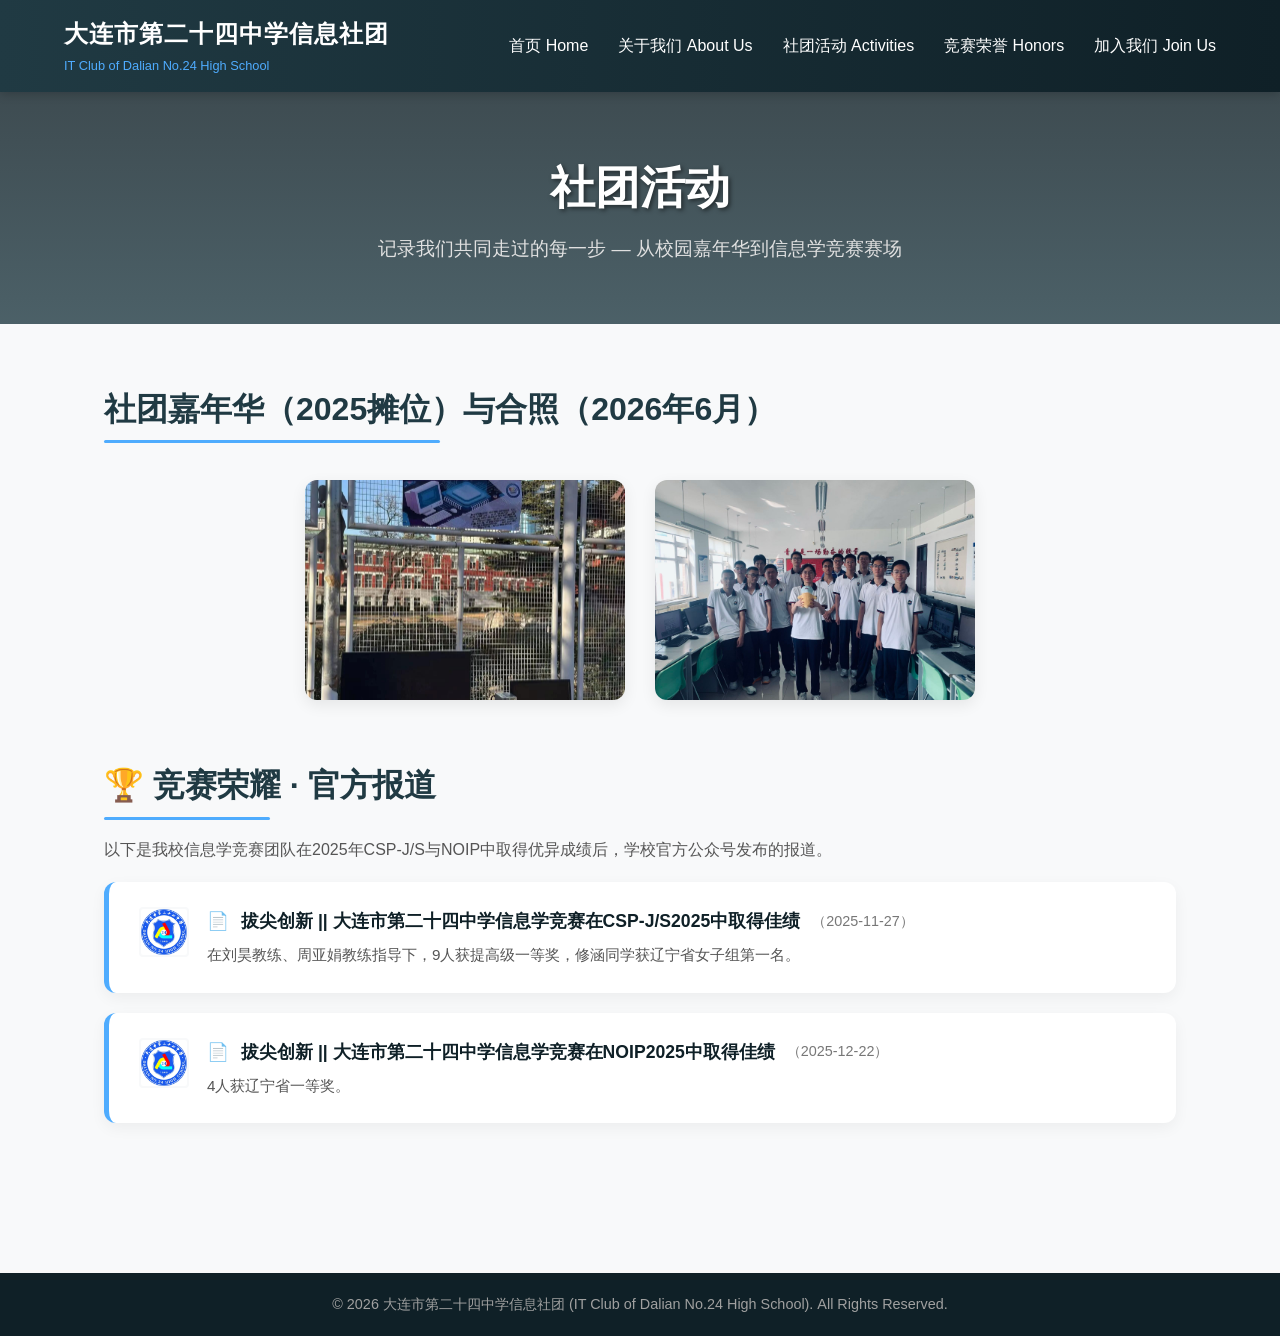
==== act.html @ 26dfca9e "Add files via upload" ====
<!DOCTYPE html>
<html lang="zh-CN">
<head>
    <meta charset="UTF-8">
    <meta name="viewport" content="width=device-width, initial-scale=1.0">
    <title>社团活动 | 大连市第二十四中学信息社团</title>
    <link rel="icon" href="logo.jpg" type="image/png">
    <style>
        * {
            margin: 0;
            padding: 0;
            box-sizing: border-box;
        }

        body {
            font-family: 'PingFang SC', 'Microsoft YaHei', 'Segoe UI', Roboto, sans-serif;
            background-color: #f8f9fa;
            color: #333;
            line-height: 1.6;
        }

        header {
            background-color: #0f2027;
            background: linear-gradient(to right, #203a43, #0f2027);
            color: white;
            padding: 15px 5%;
            display: flex;
            justify-content: space-between;
            align-items: center;
            box-shadow: 0 2px 10px rgba(0, 0, 0, 0.2);
            position: sticky;
            top: 0;
            z-index: 1000;
        }

        .logo-container h1 {
            font-size: 1.5rem;
            letter-spacing: 1px;
        }

        .logo-container p {
            font-size: 0.8rem;
            color: #4facfe;
            margin-top: 3px;
            font-family: 'Segoe UI', Tahoma, Geneva, Verdana, sans-serif;
        }

        nav ul {
            list-style: none;
            display: flex;
        }

        nav ul li {
            margin-left: 30px;
        }

        nav ul li a {
            color: white;
            text-decoration: none;
            font-weight: 500;
            transition: color 0.3s ease;
        }

        nav ul li a:hover {
            color: #4facfe;
        }

        /* 内页横幅 */
        .page-banner {
            background: linear-gradient(rgba(15, 32, 39, 0.8), rgba(32, 58, 67, 0.8)), url('https://images.unsplash.com/photo-1517694712202-14dd9538aa97?ixlib=rb-1.2.1&auto=format&fit=crop&w=1950&q=80') center/cover;
            padding: 60px 5%;
            text-align: center;
            color: white;
        }

        .page-banner h2 {
            font-size: 2.8rem;
            margin-bottom: 10px;
            text-shadow: 2px 2px 4px rgba(0,0,0,0.5);
        }

        .page-banner p {
            font-size: 1.2rem;
            max-width: 700px;
            margin: 0 auto;
            color: #e0e0e0;
        }

        .activity-content {
            max-width: 1200px;
            margin: 0 auto;
            padding: 60px 5%;
        }

        .activity-section {
            margin-bottom: 60px;
        }

        .section-title {
            font-size: 2rem;
            color: #203a43;
            margin-bottom: 25px;
            position: relative;
            display: inline-block;
        }

        .section-title::after {
            content: '';
            width: 50%;
            height: 3px;
            background-color: #4facfe;
            position: absolute;
            bottom: -8px;
            left: 0;
            border-radius: 2px;
        }

        /* 图片展示网格 - 无文字解说 */
        .photo-grid {
            display: flex;
            flex-wrap: wrap;
            gap: 30px;
            justify-content: center;
            margin-top: 20px;
        }

        .photo-card {
            background: white;
            border-radius: 12px;
            box-shadow: 0 5px 15px rgba(0,0,0,0.08);
            overflow: hidden;
            width: 320px;
            transition: transform 0.3s ease, box-shadow 0.3s ease;
        }

        .photo-card:hover {
            transform: translateY(-6px);
            box-shadow: 0 12px 28px rgba(0,0,0,0.12);
        }

        .photo-card img {
            width: 100%;
            height: 220px;
            object-fit: cover;
            display: block;
            background-color: #e9ecef; /* 图片加载时占位背景 */
        }

        /* 公众号链接卡片 - 增加校徽样式 */
        .link-card {
            background: white;
            padding: 25px 30px;
            border-radius: 12px;
            box-shadow: 0 5px 15px rgba(0,0,0,0.05);
            border-left: 5px solid #4facfe;
            margin-bottom: 20px;
            transition: transform 0.2s ease;
            display: flex;
            align-items: flex-start;
            gap: 18px;
        }

        .link-card:hover {
            transform: translateX(5px);
        }

        /* 校徽图片样式 */
        .school-logo {
            width: 50px;
            height: 50px;
            object-fit: contain;
            flex-shrink: 0;
            border-radius: 4px;
            background-color: #f8f9fa; /* 浅色背景让logo更突出 */
            padding: 2px;
        }

        .link-content {
            flex: 1;
            min-width: 0; /* 防止溢出 */
        }

        .link-content a {
            color: #0f2027;
            text-decoration: none;
            font-weight: 600;
            font-size: 1.1rem;
            display: flex;
            align-items: center;
            gap: 12px;
            flex-wrap: wrap;
        }

        .link-content a:hover {
            color: #4facfe;
        }

        .link-content .link-meta {
            font-weight: normal;
            font-size: 0.9rem;
            color: #777;
        }

        .link-content .link-desc {
            margin-top: 8px;
            color: #555;
            font-size: 0.95rem;
            padding-left: 0;
        }

        footer {
            background-color: #0f2027;
            color: #a0a0a0;
            text-align: center;
            padding: 20px 0;
            font-size: 0.9rem;
            margin-top: 30px;
        }

        @media (max-width: 768px) {
            header {
                flex-direction: column;
                text-align: center;
            }
            nav ul {
                margin-top: 15px;
                flex-wrap: wrap;
                justify-content: center;
            }
            nav ul li {
                margin: 5px 10px;
            }
            .page-banner h2 {
                font-size: 2.2rem;
            }
            .photo-card {
                width: 100%;
                max-width: 360px;
            }
            .link-card {
                flex-direction: column;
                align-items: flex-start;
                gap: 10px;
            }
            .school-logo {
                width: 40px;
                height: 40px;
            }
            .link-content a {
                font-size: 1rem;
            }
        }
    </style>
</head>
<body>

    <header>
        <div class="logo-container">
            <h1>大连市第二十四中学信息社团</h1>
            <p>IT Club of Dalian No.24 High School</p>
        </div>
        <nav>
            <ul>
                <li><a href="home.html">首页 Home</a></li>
                <li><a href="info.html">关于我们 About Us</a></li>
                <li><a href="act.html">社团活动 Activities</a></li>
                <li><a href="honors.html">竞赛荣誉 Honors</a></li>
                <li><a href="contact.html">加入我们 Join Us</a></li>
            </ul>
        </nav>
    </header>

    <section class="page-banner">
        <h2>社团活动</h2>
        <p>记录我们共同走过的每一步 — 从校园嘉年华到信息学竞赛赛场</p>
    </section>

    <div class="activity-content">
        <!-- 社团嘉年华活动 - 仅图片，无文字 -->
        <div class="activity-section">
            <h3 class="section-title"> 社团嘉年华（2025摊位）与合照（2026年6月）</h3>
            <div class="photo-grid">
                <div class="photo-card">
                    <img src="2025_bt.jpg" alt="2025年社团嘉年华活动现场">
                </div>
                <div class="photo-card">
                    <img src="hz_2025.jpg" alt="2025年社团嘉年华社团成员合影">
                </div>
            </div>
        </div>

        <!-- 竞赛荣誉与公众号报道 -->
        <div class="activity-section">
            <h3 class="section-title">🏆 竞赛荣耀 · 官方报道</h3>
            <p style="margin-bottom: 20px; color: #555;">以下是我校信息学竞赛团队在2025年CSP-J/S与NOIP中取得优异成绩后，学校官方公众号发布的报道。</p>
            
            <!-- 第一个链接：添加校徽 -->
            <div class="link-card">
                <img src="school_logo.jpg" alt="大连市第二十四中学校徽" class="school-logo">
                <div class="link-content">
                    <a href="https://mp.weixin.qq.com/s/sjxZq4JyexnmgUYMjoEi9g" target="_blank" rel="noopener noreferrer">
                        <span>📄</span> 拔尖创新 || 大连市第二十四中学信息学竞赛在CSP-J/S2025中取得佳绩
                        <span class="link-meta">（2025-11-27）</span>
                    </a>
                    <div class="link-desc">
                        在刘昊教练、周亚娟教练指导下，9人获提高级一等奖，修涵同学获辽宁省女子组第一名。
                    </div>
                </div>
            </div>

            <!-- 第二个链接：添加校徽 -->
            <div class="link-card">
                <img src="school_logo.jpg" alt="大连市第二十四中学校徽" class="school-logo">
                <div class="link-content">
                    <a href="https://mp.weixin.qq.com/s/zHz8kACUuly6jo_6E0j6KQ" target="_blank" rel="noopener noreferrer">
                        <span>📄</span> 拔尖创新 || 大连市第二十四中学信息学竞赛在NOIP2025中取得佳绩
                        <span class="link-meta">（2025-12-22）</span>
                    </a>
                    <div class="link-desc">
                        4人获辽宁省一等奖。
                    </div>
                </div>
            </div>
        </div>
    </div>

    <footer>
        <p>&copy; 2026 大连市第二十四中学信息社团 (IT Club of Dalian No.24 High School). All Rights Reserved.</p>
    </footer>

</body>
</html>
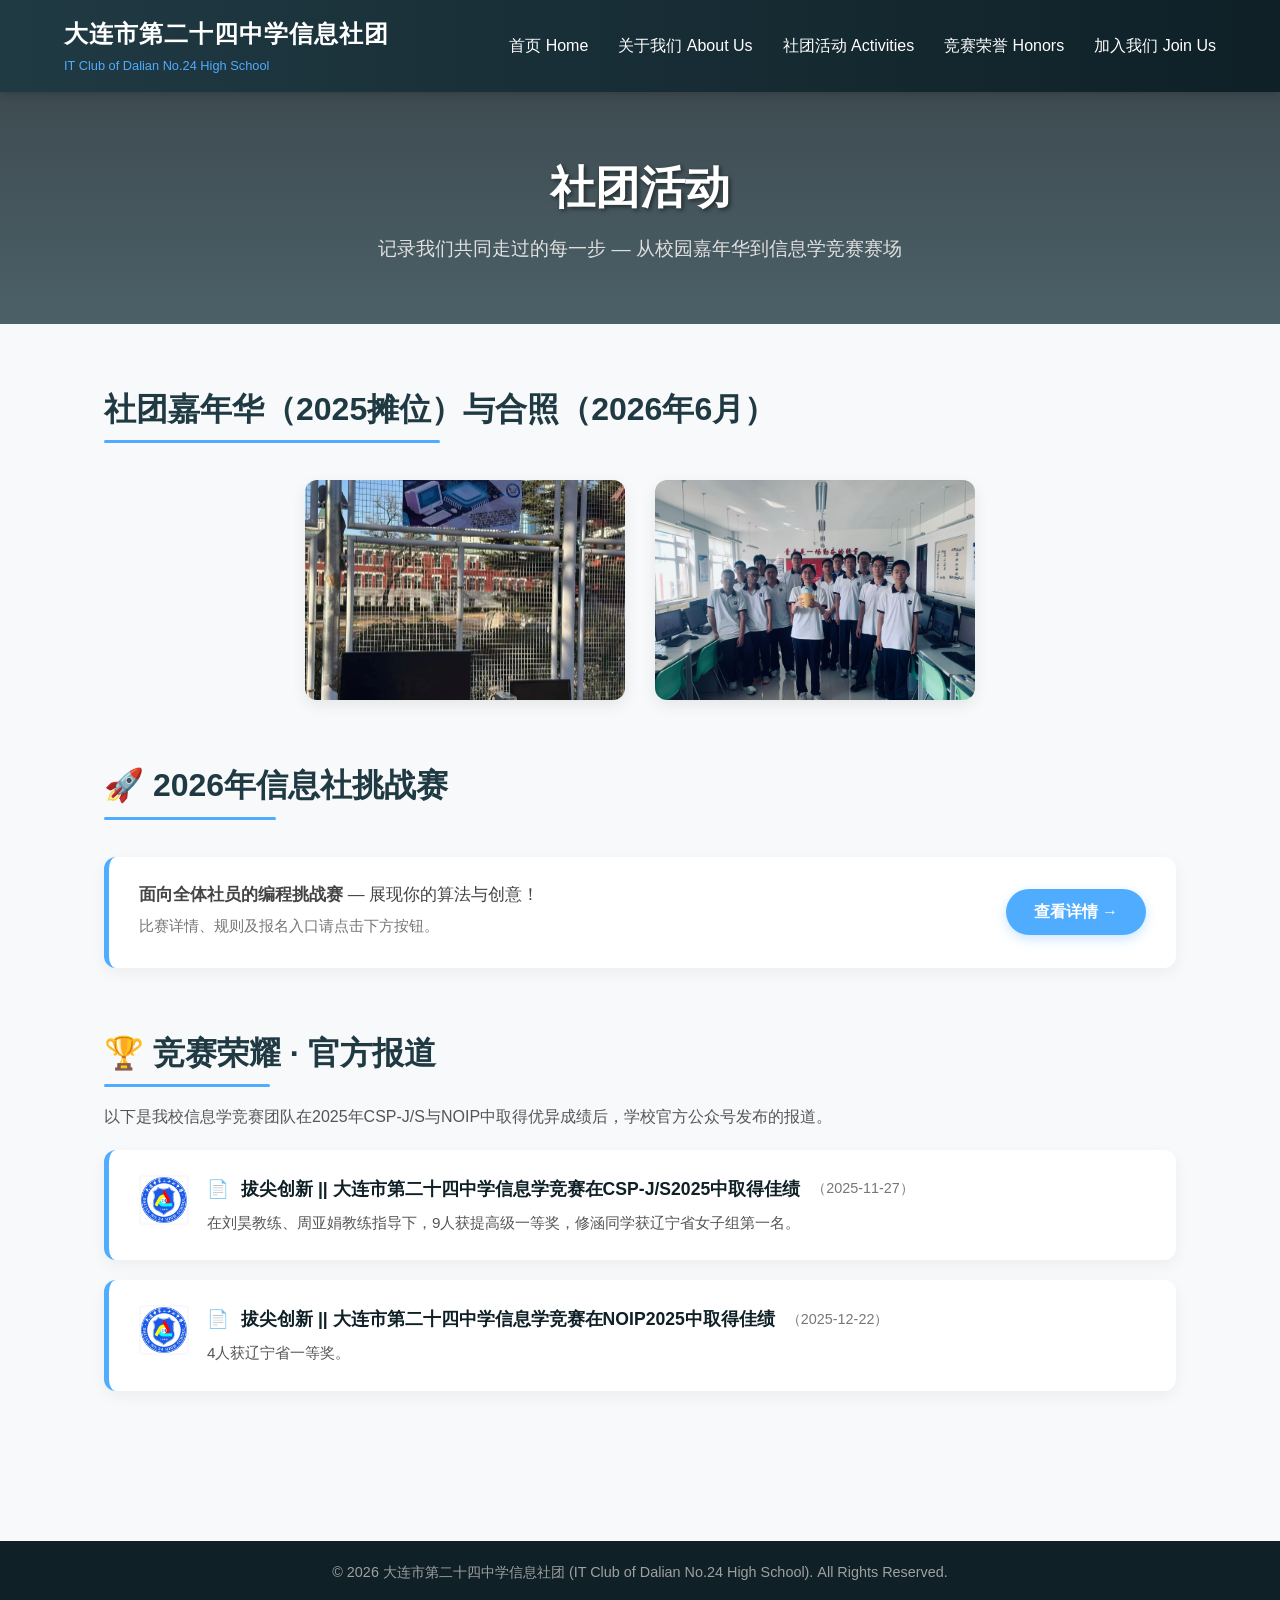
==== commit 1ac12678: "Update act.html" ====
--- a/act.html
+++ b/act.html
@@ -208,6 +208,48 @@
             padding-left: 0;
         }
 
+        /* 新增：挑战赛卡片样式 */
+        .challenge-card {
+            background: white;
+            padding: 25px 30px;
+            border-radius: 12px;
+            box-shadow: 0 5px 15px rgba(0,0,0,0.05);
+            border-left: 5px solid #4facfe;
+            margin-top: 20px;
+            display: flex;
+            flex-wrap: wrap;
+            align-items: center;
+            justify-content: space-between;
+            transition: transform 0.2s ease;
+        }
+        .challenge-card:hover {
+            transform: translateX(5px);
+        }
+        .challenge-card .challenge-info {
+            flex: 1;
+        }
+        .challenge-card .challenge-info p {
+            font-size: 1.05rem;
+            color: #444;
+            margin-bottom: 5px;
+        }
+        .challenge-card .challenge-btn {
+            background: #4facfe;
+            color: white;
+            padding: 10px 28px;
+            border-radius: 25px;
+            text-decoration: none;
+            font-weight: bold;
+            transition: background 0.3s, transform 0.2s;
+            box-shadow: 0 4px 12px rgba(79, 172, 254, 0.3);
+            flex-shrink: 0;
+            margin-left: 20px;
+        }
+        .challenge-card .challenge-btn:hover {
+            background: #00f2fe;
+            transform: translateY(-2px);
+        }
+
         footer {
             background-color: #0f2027;
             color: #a0a0a0;
@@ -249,6 +291,16 @@
             .link-content a {
                 font-size: 1rem;
             }
+            .challenge-card {
+                flex-direction: column;
+                align-items: stretch;
+                text-align: center;
+            }
+            .challenge-card .challenge-btn {
+                margin-left: 0;
+                margin-top: 15px;
+                text-align: center;
+            }
         }
     </style>
 </head>
@@ -261,7 +313,7 @@
         </div>
         <nav>
             <ul>
-                <li><a href="home.html">首页 Home</a></li>
+                <li><a href="index.html">首页 Home</a></li>
                 <li><a href="info.html">关于我们 About Us</a></li>
                 <li><a href="act.html">社团活动 Activities</a></li>
                 <li><a href="honors.html">竞赛荣誉 Honors</a></li>
@@ -286,6 +338,18 @@
                 <div class="photo-card">
                     <img src="hz_2025.jpg" alt="2025年社团嘉年华社团成员合影">
                 </div>
+            </div>
+        </div>
+
+        <!-- 新增：2026年信息社挑战赛 -->
+        <div class="activity-section">
+            <h3 class="section-title">🚀 2026年信息社挑战赛</h3>
+            <div class="challenge-card">
+                <div class="challenge-info">
+                    <p><strong>面向全体社员的编程挑战赛</strong> — 展现你的算法与创意！</p>
+                    <p style="font-size: 0.95rem; color: #777; margin-top: 4px;">比赛详情、规则及报名入口请点击下方按钮。</p>
+                </div>
+                <a href="contest_2026.html" class="challenge-btn">查看详情 →</a>
             </div>
         </div>
 
@@ -329,4 +393,4 @@
     </footer>
 
 </body>
-</html>+</html>
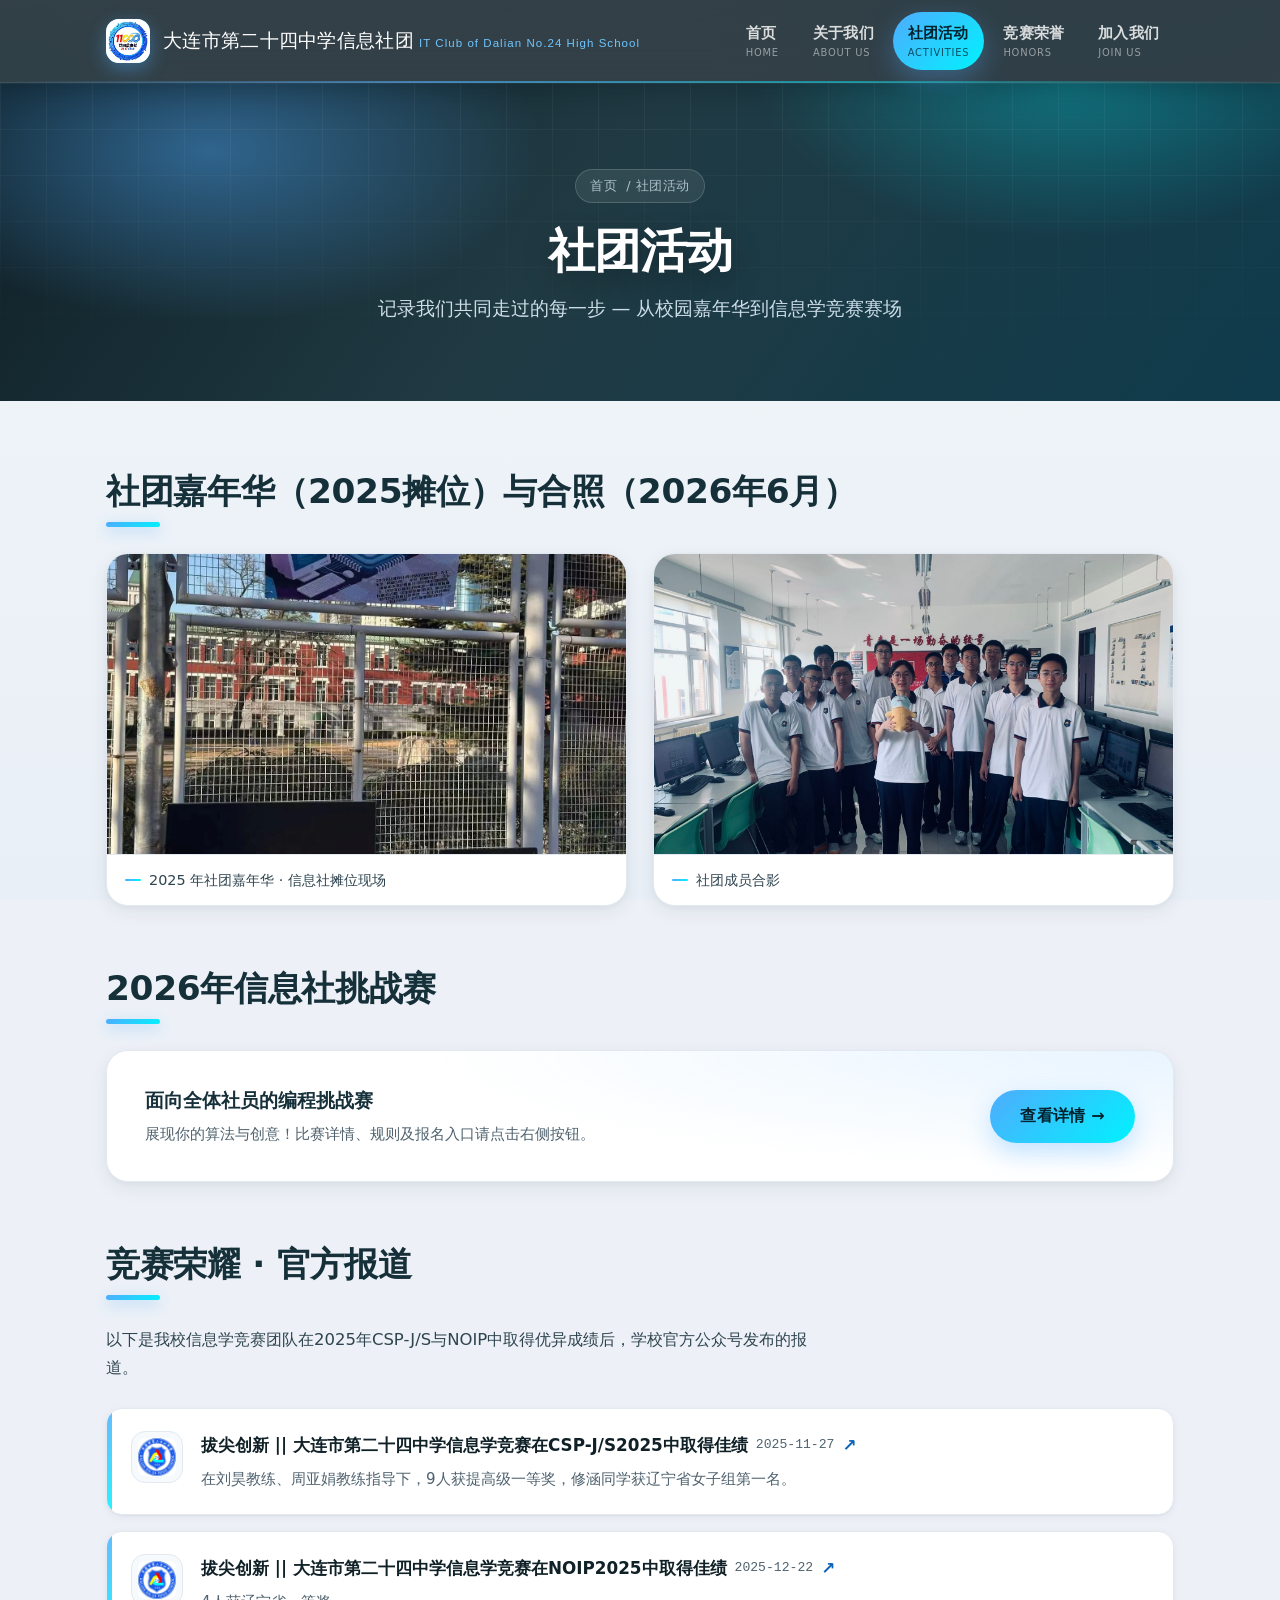
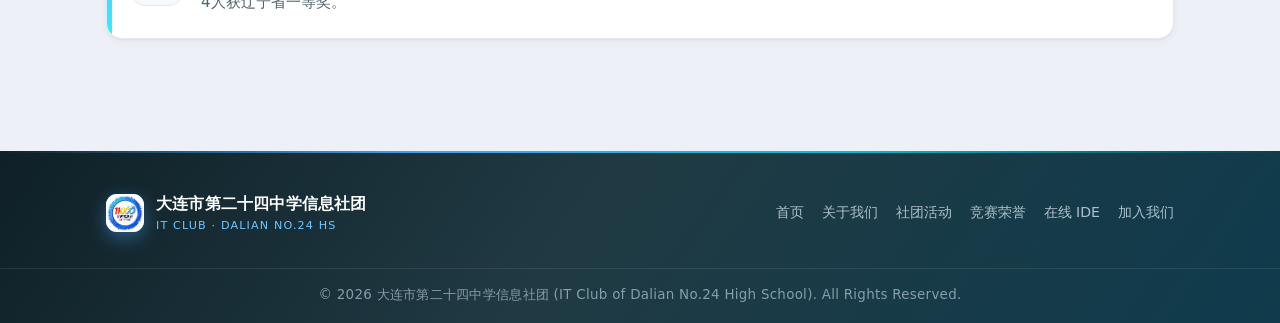
==== commit 6aba9d49: "Update act.html" ====
--- a/act.html
+++ b/act.html
@@ -1,396 +1,147 @@
 <!DOCTYPE html>
 <html lang="zh-CN">
 <head>
-    <meta charset="UTF-8">
-    <meta name="viewport" content="width=device-width, initial-scale=1.0">
-    <title>社团活动 | 大连市第二十四中学信息社团</title>
-    <link rel="icon" href="logo.jpg" type="image/png">
-    <style>
-        * {
-            margin: 0;
-            padding: 0;
-            box-sizing: border-box;
-        }
-
-        body {
-            font-family: 'PingFang SC', 'Microsoft YaHei', 'Segoe UI', Roboto, sans-serif;
-            background-color: #f8f9fa;
-            color: #333;
-            line-height: 1.6;
-        }
-
-        header {
-            background-color: #0f2027;
-            background: linear-gradient(to right, #203a43, #0f2027);
-            color: white;
-            padding: 15px 5%;
-            display: flex;
-            justify-content: space-between;
-            align-items: center;
-            box-shadow: 0 2px 10px rgba(0, 0, 0, 0.2);
-            position: sticky;
-            top: 0;
-            z-index: 1000;
-        }
-
-        .logo-container h1 {
-            font-size: 1.5rem;
-            letter-spacing: 1px;
-        }
-
-        .logo-container p {
-            font-size: 0.8rem;
-            color: #4facfe;
-            margin-top: 3px;
-            font-family: 'Segoe UI', Tahoma, Geneva, Verdana, sans-serif;
-        }
-
-        nav ul {
-            list-style: none;
-            display: flex;
-        }
-
-        nav ul li {
-            margin-left: 30px;
-        }
-
-        nav ul li a {
-            color: white;
-            text-decoration: none;
-            font-weight: 500;
-            transition: color 0.3s ease;
-        }
-
-        nav ul li a:hover {
-            color: #4facfe;
-        }
-
-        /* 内页横幅 */
-        .page-banner {
-            background: linear-gradient(rgba(15, 32, 39, 0.8), rgba(32, 58, 67, 0.8)), url('https://images.unsplash.com/photo-1517694712202-14dd9538aa97?ixlib=rb-1.2.1&auto=format&fit=crop&w=1950&q=80') center/cover;
-            padding: 60px 5%;
-            text-align: center;
-            color: white;
-        }
-
-        .page-banner h2 {
-            font-size: 2.8rem;
-            margin-bottom: 10px;
-            text-shadow: 2px 2px 4px rgba(0,0,0,0.5);
-        }
-
-        .page-banner p {
-            font-size: 1.2rem;
-            max-width: 700px;
-            margin: 0 auto;
-            color: #e0e0e0;
-        }
-
-        .activity-content {
-            max-width: 1200px;
-            margin: 0 auto;
-            padding: 60px 5%;
-        }
-
-        .activity-section {
-            margin-bottom: 60px;
-        }
-
-        .section-title {
-            font-size: 2rem;
-            color: #203a43;
-            margin-bottom: 25px;
-            position: relative;
-            display: inline-block;
-        }
-
-        .section-title::after {
-            content: '';
-            width: 50%;
-            height: 3px;
-            background-color: #4facfe;
-            position: absolute;
-            bottom: -8px;
-            left: 0;
-            border-radius: 2px;
-        }
-
-        /* 图片展示网格 - 无文字解说 */
-        .photo-grid {
-            display: flex;
-            flex-wrap: wrap;
-            gap: 30px;
-            justify-content: center;
-            margin-top: 20px;
-        }
-
-        .photo-card {
-            background: white;
-            border-radius: 12px;
-            box-shadow: 0 5px 15px rgba(0,0,0,0.08);
-            overflow: hidden;
-            width: 320px;
-            transition: transform 0.3s ease, box-shadow 0.3s ease;
-        }
-
-        .photo-card:hover {
-            transform: translateY(-6px);
-            box-shadow: 0 12px 28px rgba(0,0,0,0.12);
-        }
-
-        .photo-card img {
-            width: 100%;
-            height: 220px;
-            object-fit: cover;
-            display: block;
-            background-color: #e9ecef; /* 图片加载时占位背景 */
-        }
-
-        /* 公众号链接卡片 - 增加校徽样式 */
-        .link-card {
-            background: white;
-            padding: 25px 30px;
-            border-radius: 12px;
-            box-shadow: 0 5px 15px rgba(0,0,0,0.05);
-            border-left: 5px solid #4facfe;
-            margin-bottom: 20px;
-            transition: transform 0.2s ease;
-            display: flex;
-            align-items: flex-start;
-            gap: 18px;
-        }
-
-        .link-card:hover {
-            transform: translateX(5px);
-        }
-
-        /* 校徽图片样式 */
-        .school-logo {
-            width: 50px;
-            height: 50px;
-            object-fit: contain;
-            flex-shrink: 0;
-            border-radius: 4px;
-            background-color: #f8f9fa; /* 浅色背景让logo更突出 */
-            padding: 2px;
-        }
-
-        .link-content {
-            flex: 1;
-            min-width: 0; /* 防止溢出 */
-        }
-
-        .link-content a {
-            color: #0f2027;
-            text-decoration: none;
-            font-weight: 600;
-            font-size: 1.1rem;
-            display: flex;
-            align-items: center;
-            gap: 12px;
-            flex-wrap: wrap;
-        }
-
-        .link-content a:hover {
-            color: #4facfe;
-        }
-
-        .link-content .link-meta {
-            font-weight: normal;
-            font-size: 0.9rem;
-            color: #777;
-        }
-
-        .link-content .link-desc {
-            margin-top: 8px;
-            color: #555;
-            font-size: 0.95rem;
-            padding-left: 0;
-        }
-
-        /* 新增：挑战赛卡片样式 */
-        .challenge-card {
-            background: white;
-            padding: 25px 30px;
-            border-radius: 12px;
-            box-shadow: 0 5px 15px rgba(0,0,0,0.05);
-            border-left: 5px solid #4facfe;
-            margin-top: 20px;
-            display: flex;
-            flex-wrap: wrap;
-            align-items: center;
-            justify-content: space-between;
-            transition: transform 0.2s ease;
-        }
-        .challenge-card:hover {
-            transform: translateX(5px);
-        }
-        .challenge-card .challenge-info {
-            flex: 1;
-        }
-        .challenge-card .challenge-info p {
-            font-size: 1.05rem;
-            color: #444;
-            margin-bottom: 5px;
-        }
-        .challenge-card .challenge-btn {
-            background: #4facfe;
-            color: white;
-            padding: 10px 28px;
-            border-radius: 25px;
-            text-decoration: none;
-            font-weight: bold;
-            transition: background 0.3s, transform 0.2s;
-            box-shadow: 0 4px 12px rgba(79, 172, 254, 0.3);
-            flex-shrink: 0;
-            margin-left: 20px;
-        }
-        .challenge-card .challenge-btn:hover {
-            background: #00f2fe;
-            transform: translateY(-2px);
-        }
-
-        footer {
-            background-color: #0f2027;
-            color: #a0a0a0;
-            text-align: center;
-            padding: 20px 0;
-            font-size: 0.9rem;
-            margin-top: 30px;
-        }
-
-        @media (max-width: 768px) {
-            header {
-                flex-direction: column;
-                text-align: center;
-            }
-            nav ul {
-                margin-top: 15px;
-                flex-wrap: wrap;
-                justify-content: center;
-            }
-            nav ul li {
-                margin: 5px 10px;
-            }
-            .page-banner h2 {
-                font-size: 2.2rem;
-            }
-            .photo-card {
-                width: 100%;
-                max-width: 360px;
-            }
-            .link-card {
-                flex-direction: column;
-                align-items: flex-start;
-                gap: 10px;
-            }
-            .school-logo {
-                width: 40px;
-                height: 40px;
-            }
-            .link-content a {
-                font-size: 1rem;
-            }
-            .challenge-card {
-                flex-direction: column;
-                align-items: stretch;
-                text-align: center;
-            }
-            .challenge-card .challenge-btn {
-                margin-left: 0;
-                margin-top: 15px;
-                text-align: center;
-            }
-        }
-    </style>
+ <meta charset="UTF-8" />
+ <meta name="viewport" content="width=device-width, initial-scale=1.0" />
+ <title>社团活动 | 大连市第二十四中学信息社团</title>
+ <meta name="description" content="大连市第二十四中学信息社团活动记录 — 社团嘉年华、信息社挑战赛与竞赛荣耀官方报道。" />
+ <link rel="icon" href="logo.jpg" type="image/png" />
+ <link rel="stylesheet" href="theme.css" />
 </head>
 <body>
 
-    <header>
-        <div class="logo-container">
-            <h1>大连市第二十四中学信息社团</h1>
-            <p>IT Club of Dalian No.24 High School</p>
-        </div>
-        <nav>
-            <ul>
-                <li><a href="index.html">首页 Home</a></li>
-                <li><a href="info.html">关于我们 About Us</a></li>
-                <li><a href="act.html">社团活动 Activities</a></li>
-                <li><a href="honors.html">竞赛荣誉 Honors</a></li>
-                <li><a href="contact.html">加入我们 Join Us</a></li>
-            </ul>
-        </nav>
-    </header>
+ <a class="skip-link" href="#main">跳到主要内容</a>
+ <div class="progress" aria-hidden="true"></div>
 
-    <section class="page-banner">
-        <h2>社团活动</h2>
-        <p>记录我们共同走过的每一步 — 从校园嘉年华到信息学竞赛赛场</p>
-    </section>
+ <!-- ===== 顶部导航 ===== -->
+ <header class="topbar">
+ <div class="topbar-inner">
+ <a class="brand" href="index.html" aria-label="大连市第二十四中学信息社团首页">
+ <span class="brand-mark"><img src="logo.jpg" alt=""></span>
+ <span class="brand-text">
+ <span class="brand-title">大连市第二十四中学信息社团</span>
+ <span class="brand-sub">IT Club of Dalian No.24 High School</span>
+ </span>
+ </a>
 
-    <div class="activity-content">
-        <!-- 社团嘉年华活动 - 仅图片，无文字 -->
-        <div class="activity-section">
-            <h3 class="section-title"> 社团嘉年华（2025摊位）与合照（2026年6月）</h3>
-            <div class="photo-grid">
-                <div class="photo-card">
-                    <img src="2025_bt.jpg" alt="2025年社团嘉年华活动现场">
-                </div>
-                <div class="photo-card">
-                    <img src="hz_2025.jpg" alt="2025年社团嘉年华社团成员合影">
-                </div>
-            </div>
-        </div>
+ <button class="nav-toggle" type="button" aria-expanded="false" aria-controls="siteNav" aria-label="展开导航菜单">
+ <span></span><span></span><span></span>
+ </button>
 
-        <!-- 新增：2026年信息社挑战赛 -->
-        <div class="activity-section">
-            <h3 class="section-title">🚀 2026年信息社挑战赛</h3>
-            <div class="challenge-card">
-                <div class="challenge-info">
-                    <p><strong>面向全体社员的编程挑战赛</strong> — 展现你的算法与创意！</p>
-                    <p style="font-size: 0.95rem; color: #777; margin-top: 4px;">比赛详情、规则及报名入口请点击下方按钮。</p>
-                </div>
-                <a href="contest_2026.html" class="challenge-btn">查看详情 →</a>
-            </div>
-        </div>
+ <nav class="nav" id="siteNav" aria-label="主导航">
+ <ul class="nav-list">
+ <li><a class="nav-link" href="index.html">首页<small>Home</small></a></li>
+ <li><a class="nav-link" href="info.html">关于我们<small>About Us</small></a></li>
+ <li><a class="nav-link" href="act.html">社团活动<small>Activities</small></a></li>
+ <li><a class="nav-link" href="honors.html">竞赛荣誉<small>Honors</small></a></li>
+ <li><a class="nav-link" href="contact.html">加入我们<small>Join Us</small></a></li>
+ </ul>
+ </nav>
+ </div>
+ </header>
 
-        <!-- 竞赛荣誉与公众号报道 -->
-        <div class="activity-section">
-            <h3 class="section-title">🏆 竞赛荣耀 · 官方报道</h3>
-            <p style="margin-bottom: 20px; color: #555;">以下是我校信息学竞赛团队在2025年CSP-J/S与NOIP中取得优异成绩后，学校官方公众号发布的报道。</p>
-            
-            <!-- 第一个链接：添加校徽 -->
-            <div class="link-card">
-                <img src="school_logo.jpg" alt="大连市第二十四中学校徽" class="school-logo">
-                <div class="link-content">
-                    <a href="https://mp.weixin.qq.com/s/sjxZq4JyexnmgUYMjoEi9g" target="_blank" rel="noopener noreferrer">
-                        <span>📄</span> 拔尖创新 || 大连市第二十四中学信息学竞赛在CSP-J/S2025中取得佳绩
-                        <span class="link-meta">（2025-11-27）</span>
-                    </a>
-                    <div class="link-desc">
-                        在刘昊教练、周亚娟教练指导下，9人获提高级一等奖，修涵同学获辽宁省女子组第一名。
-                    </div>
-                </div>
-            </div>
+ <main id="main">
 
-            <!-- 第二个链接：添加校徽 -->
-            <div class="link-card">
-                <img src="school_logo.jpg" alt="大连市第二十四中学校徽" class="school-logo">
-                <div class="link-content">
-                    <a href="https://mp.weixin.qq.com/s/zHz8kACUuly6jo_6E0j6KQ" target="_blank" rel="noopener noreferrer">
-                        <span>📄</span> 拔尖创新 || 大连市第二十四中学信息学竞赛在NOIP2025中取得佳绩
-                        <span class="link-meta">（2025-12-22）</span>
-                    </a>
-                    <div class="link-desc">
-                        4人获辽宁省一等奖。
-                    </div>
-                </div>
-            </div>
-        </div>
-    </div>
+ <!-- ===== 页头横幅 ===== -->
+ <section class="page-hero">
+ <span class="breadcrumb"><a href="index.html">首页</a> / 社团活动</span>
+ <h2>社团活动</h2>
+ <p>记录我们共同走过的每一步 — 从校园嘉年华到信息学竞赛赛场</p>
+ </section>
 
-    <footer>
-        <p>&copy; 2026 大连市第二十四中学信息社团 (IT Club of Dalian No.24 High School). All Rights Reserved.</p>
-    </footer>
+ <div class="content">
+
+ <!-- 社团嘉年华 -->
+ <section class="block">
+ <h3 class="section-title reveal">社团嘉年华（2025摊位）与合照（2026年6月）</h3>
+ <div class="photos">
+ <figure class="photo photo--wide reveal-in" data-reveal-group="photos" data-zoom>
+ <img src="2025_bt.jpg" alt="2025年社团嘉年华活动现场" loading="lazy">
+ <span class="zoom-hint" aria-hidden="true"></span>
+ <figcaption>2025 年社团嘉年华 · 信息社摊位现场</figcaption>
+ </figure>
+ <figure class="photo photo--wide reveal-in" data-reveal-group="photos" data-zoom>
+ <img src="hz_2025.jpg" alt="2025年社团嘉年华社团成员合影" loading="lazy">
+ <span class="zoom-hint" aria-hidden="true"></span>
+ <figcaption>社团成员合影</figcaption>
+ </figure>
+ </div>
+ </section>
+
+ <!-- 2026 挑战赛 -->
+ <section class="block">
+ <h3 class="section-title reveal"> 2026年信息社挑战赛</h3>
+ <div class="cta-card reveal">
+ <div class="cta-info">
+ <strong>面向全体社员的编程挑战赛</strong>
+ <p>展现你的算法与创意！比赛详情、规则及报名入口请点击右侧按钮。</p>
+ </div>
+ <a href="contest_2026.html" class="btn btn-primary">查看详情 →</a>
+ </div>
+ </section>
+
+ <!-- 竞赛荣耀 · 官方报道 -->
+ <section class="block">
+ <h3 class="section-title reveal">竞赛荣耀 · 官方报道</h3>
+ <p class="section-lead reveal">以下是我校信息学竞赛团队在2025年CSP-J/S与NOIP中取得优异成绩后，学校官方公众号发布的报道。</p>
+
+ <div class="stack">
+ <article class="link-card reveal-in" data-reveal-group="reports">
+ <img src="school_logo.jpg" alt="大连市第二十四中学校徽" class="school-logo">
+ <div class="link-body">
+ <a href="https://mp.weixin.qq.com/s/sjxZq4JyexnmgUYMjoEi9g" target="_blank" rel="noopener noreferrer">
+ 拔尖创新 || 大连市第二十四中学信息学竞赛在CSP-J/S2025中取得佳绩
+ <span class="meta">2025-11-27</span>
+ <span class="ext" aria-hidden="true">↗</span>
+ </a>
+ <p class="desc">在刘昊教练、周亚娟教练指导下，9人获提高级一等奖，修涵同学获辽宁省女子组第一名。</p>
+ </div>
+ </article>
+
+ <article class="link-card reveal-in" data-reveal-group="reports">
+ <img src="school_logo.jpg" alt="大连市第二十四中学校徽" class="school-logo">
+ <div class="link-body">
+ <a href="https://mp.weixin.qq.com/s/zHz8kACUuly6jo_6E0j6KQ" target="_blank" rel="noopener noreferrer">
+ 拔尖创新 || 大连市第二十四中学信息学竞赛在NOIP2025中取得佳绩
+ <span class="meta">2025-12-22</span>
+ <span class="ext" aria-hidden="true">↗</span>
+ </a>
+ <p class="desc">4人获辽宁省一等奖。</p>
+ </div>
+ </article>
+ </div>
+ </section>
+
+ </div>
+
+ </main>
+
+ <!-- ===== 页脚 ===== -->
+ <footer>
+ <div class="footer-inner">
+ <div class="footer-brand">
+ <span class="brand-mark"><img src="logo.jpg" alt=""></span>
+ <span>
+ <strong>大连市第二十四中学信息社团</strong>
+ <small>IT CLUB · DALIAN NO.24 HS</small>
+ </span>
+ </div>
+ <nav class="footer-nav" aria-label="页脚导航">
+ <a href="index.html">首页</a>
+ <a href="info.html">关于我们</a>
+ <a href="act.html">社团活动</a>
+ <a href="honors.html">竞赛荣誉</a>
+ <a href="ide.html">在线 IDE</a>
+ <a href="contact.html">加入我们</a>
+ </nav>
+ </div>
+ <div class="footer-bottom">
+ &copy; 2026 大连市第二十四中学信息社团 (IT Club of Dalian No.24 High School). All Rights Reserved.
+ </div>
+ </footer>
+
+ <button class="to-top" id="toTop" type="button" aria-label="回到顶部">↑</button>
+ <script src="theme.js"></script>
 
 </body>
 </html>
--- a/theme.css
+++ b/theme.css
@@ -0,0 +1,2462 @@
+/* =========================================================
+   大连市第二十四中学信息社团 · 全站主题样式 v2
+   设计基调：深海蓝 + 极光的品牌渐变、玻璃拟态导航、
+            柔和分层阴影、克制的微动效
+   ========================================================= */
+
+/* ---------- 1. 设计变量 ---------- */
+:root {
+    --bg: #edf1f7;
+    --bg-soft: #f6f9fc;
+    --surface: #ffffff;
+    --surface-2: #f7fafc;
+    --ink: #0b1b24;
+    --ink-2: #2f444f;
+    --muted: #4f626e;
+    --line: #e2e9f1;
+
+    --brand-900: #07131a;
+    --brand-800: #0f2027;
+    --brand-700: #16303a;
+    --brand-600: #203a43;
+
+    --accent: #4facfe;
+    --accent-2: #00f2fe;
+    --accent-deep: #0a63b5;
+    --amber: #f39c12;
+    --amber-2: #ffc256;
+
+    --grad-accent: linear-gradient(135deg, #4facfe 0%, #00f2fe 100%);
+    --grad-amber: linear-gradient(135deg, #f39c12 0%, #ffc256 100%);
+    --grad-brand: linear-gradient(125deg, #0f2027 0%, #203a43 45%, #0f3b4c 100%);
+
+    --r-sm: 10px;
+    --r-md: 16px;
+    --r-lg: 22px;
+    --r-xl: 30px;
+    --pill: 999px;
+
+    --sh-1: 0 1px 2px rgba(11, 27, 36, .05), 0 2px 8px rgba(11, 27, 36, .05);
+    --sh-2: 0 6px 18px rgba(11, 27, 36, .07), 0 2px 6px rgba(11, 27, 36, .04);
+    --sh-3: 0 18px 40px rgba(11, 27, 36, .12), 0 4px 12px rgba(11, 27, 36, .06);
+    --sh-accent: 0 10px 26px rgba(79, 172, 254, .32);
+    --sh-amber: 0 10px 26px rgba(243, 156, 18, .30);
+
+    --pad: clamp(16px, 5vw, 56px);
+    --maxw: 1180px;
+    --ease: cubic-bezier(.22, .61, .36, 1);
+    --t-fast: .18s var(--ease);
+    --t: .28s var(--ease);
+    --t-slow: .55s var(--ease);
+
+    --font: 'PingFang SC', 'HarmonyOS Sans SC', 'Microsoft YaHei', 'Segoe UI', Roboto, system-ui, sans-serif;
+    --font-mono: 'JetBrains Mono', 'Fira Code', 'Cascadia Code', Consolas, 'Courier New', monospace;
+}
+
+/* ---------- 2. 基础重置 ---------- */
+*,
+*::before,
+*::after {
+    margin: 0;
+    padding: 0;
+    box-sizing: border-box;
+}
+
+html {
+    -webkit-text-size-adjust: 100%;
+    scroll-behavior: smooth;
+}
+
+body {
+    font-family: var(--font);
+    background: var(--bg);
+    color: var(--ink);
+    line-height: 1.68;
+    min-height: 100vh;
+    display: flex;
+    flex-direction: column;
+    overflow-x: hidden;
+    -webkit-font-smoothing: antialiased;
+    text-rendering: optimizeLegibility;
+}
+
+main {
+    flex: 1 0 auto;
+}
+
+/* 页面底层光晕 */
+body::before {
+    content: '';
+    position: fixed;
+    inset: 0;
+    z-index: -1;
+    pointer-events: none;
+    background:
+        radial-gradient(58% 42% at 88% -6%, rgba(79, 172, 254, .16), transparent 62%),
+        radial-gradient(46% 38% at -8% 18%, rgba(0, 242, 254, .12), transparent 60%),
+        linear-gradient(180deg, #f2f6fa 0%, #e9eff6 100%);
+}
+
+h1, h2, h3, h4 {
+    line-height: 1.28;
+    color: var(--ink);
+    font-weight: 700;
+    letter-spacing: -.01em;
+}
+
+/* 深色底（导航 / 横幅 / 页脚）上的标题必须显式反白，
+   否则会被上面的全局标题色染成近黑，与背景糊在一起 */
+.topbar h1,
+.topbar h2,
+.topbar h3,
+.topbar h4,
+.hero h1,
+.hero h2,
+.hero h3,
+.hero h4,
+.page-hero h1,
+.page-hero h2,
+.page-hero h3,
+.page-hero h4,
+footer h1,
+footer h2,
+footer h3,
+footer h4,
+thead th {
+    color: #fff;
+}
+
+a {
+    color: inherit;
+    text-decoration: none;
+}
+
+img {
+    display: block;
+    max-width: 100%;
+}
+
+ul {
+    list-style: none;
+}
+
+::selection {
+    background: rgba(79, 172, 254, .28);
+    color: var(--brand-900);
+}
+
+:focus-visible {
+    outline: 2.5px solid var(--accent-deep);
+    outline-offset: 3px;
+    border-radius: 6px;
+}
+
+/* 细滚动条 */
+* {
+    scrollbar-width: thin;
+    scrollbar-color: rgba(79, 172, 254, .6) transparent;
+}
+
+::-webkit-scrollbar {
+    width: 10px;
+    height: 10px;
+}
+
+::-webkit-scrollbar-track {
+    background: transparent;
+}
+
+::-webkit-scrollbar-thumb {
+    background: linear-gradient(180deg, #7dbdf7, #4facfe);
+    border: 2px solid transparent;
+    background-clip: padding-box;
+    border-radius: var(--pill);
+}
+
+::-webkit-scrollbar-thumb:hover {
+    background: linear-gradient(180deg, #4facfe, #00d5e8);
+    background-clip: padding-box;
+}
+
+.skip-link {
+    position: absolute;
+    left: 12px;
+    top: -60px;
+    z-index: 2000;
+    background: var(--brand-800);
+    color: #fff;
+    padding: 10px 18px;
+    border-radius: 0 0 12px 12px;
+    font-size: .9rem;
+    transition: top var(--t);
+}
+
+.skip-link:focus {
+    top: 0;
+}
+
+/* 仅供读屏设备 */
+.sr-only {
+    position: absolute;
+    width: 1px;
+    height: 1px;
+    padding: 0;
+    margin: -1px;
+    overflow: hidden;
+    clip: rect(0, 0, 0, 0);
+    clip-path: inset(50%);
+    white-space: nowrap;
+    border: 0;
+}
+
+/* ---------- 3. 版式骨架 ---------- */
+.wrap {
+    width: 100%;
+    max-width: var(--maxw);
+    margin-inline: auto;
+    padding-inline: var(--pad);
+}
+
+.section {
+    padding-block: clamp(44px, 7vw, 82px);
+}
+
+.section--tight {
+    padding-block: clamp(26px, 4vw, 44px);
+}
+
+.eyebrow {
+    display: inline-flex;
+    align-items: center;
+    gap: 8px;
+    font-size: .8rem;
+    font-weight: 700;
+    letter-spacing: .12em;
+    text-transform: uppercase;
+    color: var(--accent-deep);
+    background: rgba(79, 172, 254, .1);
+    border: 1px solid rgba(79, 172, 254, .22);
+    padding: 6px 14px;
+    border-radius: var(--pill);
+    margin-bottom: 16px;
+}
+
+.section-title {
+    font-size: clamp(1.5rem, 3.1vw, 2.15rem);
+    color: var(--brand-700);
+    display: inline-block;
+    position: relative;
+    padding-bottom: 14px;
+    margin-bottom: 26px;
+}
+
+.section-title::after {
+    content: '';
+    position: absolute;
+    left: 0;
+    bottom: 0;
+    width: 54px;
+    height: 5px;
+    border-radius: var(--pill);
+    background: var(--grad-accent);
+    box-shadow: 0 4px 14px rgba(79, 172, 254, .45);
+}
+
+.section-title--center {
+    display: block;
+    text-align: center;
+}
+
+.section-title--center::after {
+    left: 50%;
+    transform: translateX(-50%);
+    width: 72px;
+}
+
+.section-lead {
+    color: var(--ink-2);
+    max-width: 720px;
+    margin-bottom: 26px;
+    font-size: 1.03rem;
+}
+
+/* ---------- 4. 顶部导航 ---------- */
+.topbar {
+    position: sticky;
+    top: 0;
+    z-index: 1000;
+    background: rgba(9, 24, 31, .82);
+    backdrop-filter: blur(18px) saturate(160%);
+    -webkit-backdrop-filter: blur(18px) saturate(160%);
+    border-bottom: 1px solid rgba(255, 255, 255, .08);
+    box-shadow: 0 6px 24px rgba(7, 19, 26, .28);
+}
+
+.topbar::after {
+    content: '';
+    position: absolute;
+    inset-inline: 0;
+    bottom: -1px;
+    height: 2px;
+    background: linear-gradient(90deg, transparent, rgba(79, 172, 254, .85), rgba(0, 242, 254, .65), transparent);
+    opacity: .7;
+}
+
+.topbar-inner {
+    width: 100%;
+    max-width: var(--maxw);
+    margin-inline: auto;
+    padding: 12px var(--pad);
+    display: flex;
+    align-items: center;
+    justify-content: space-between;
+    gap: 18px;
+}
+
+.brand {
+    display: flex;
+    align-items: center;
+    gap: 13px;
+    min-width: 0;
+}
+
+.brand-mark {
+    width: 44px;
+    height: 44px;
+    flex-shrink: 0;
+    border-radius: 13px;
+    overflow: hidden;
+    background: var(--grad-accent);
+    display: grid;
+    place-items: center;
+    box-shadow: 0 6px 18px rgba(79, 172, 254, .4), inset 0 0 0 1px rgba(255, 255, 255, .35);
+    transition: transform var(--t), box-shadow var(--t);
+}
+
+.brand:hover .brand-mark {
+    transform: rotate(-5deg) scale(1.06);
+    box-shadow: 0 10px 26px rgba(0, 242, 254, .48), inset 0 0 0 1px rgba(255, 255, 255, .5);
+}
+
+.brand-mark img {
+    width: 100%;
+    height: 100%;
+    object-fit: cover;
+}
+
+.brand-text {
+    min-width: 0;
+}
+
+.brand-text h1,
+.brand-text .brand-title {
+    font-size: clamp(1rem, 1.9vw, 1.2rem);
+    color: #fff;
+    letter-spacing: .3px;
+    white-space: nowrap;
+    overflow: hidden;
+    text-overflow: ellipsis;
+}
+
+.brand-text p,
+.brand-text .brand-sub {
+    font-size: .72rem;
+    letter-spacing: .09em;
+    color: #6ec6ff;
+    font-family: 'Segoe UI', Tahoma, Geneva, Verdana, sans-serif;
+    white-space: nowrap;
+    overflow: hidden;
+    text-overflow: ellipsis;
+}
+
+/* 汉堡按钮（仅窄屏） */
+.nav-toggle {
+    display: none;
+    width: 44px;
+    height: 40px;
+    border: 1px solid rgba(255, 255, 255, .18);
+    background: rgba(255, 255, 255, .06);
+    border-radius: 12px;
+    cursor: pointer;
+    padding: 0;
+    position: relative;
+    flex-shrink: 0;
+    transition: background var(--t-fast), border-color var(--t-fast);
+}
+
+.nav-toggle:hover {
+    background: rgba(79, 172, 254, .18);
+    border-color: rgba(79, 172, 254, .5);
+}
+
+.nav-toggle span {
+    position: absolute;
+    left: 11px;
+    right: 11px;
+    height: 2px;
+    border-radius: 2px;
+    background: #eaf4ff;
+    transition: transform var(--t), opacity var(--t-fast), width var(--t);
+}
+
+.nav-toggle span:nth-child(1) { top: 13px; }
+.nav-toggle span:nth-child(2) { top: 19px; width: 14px; }
+.nav-toggle span:nth-child(3) { top: 25px; }
+
+.nav-toggle[aria-expanded="true"] span:nth-child(1) { transform: translateY(6px) rotate(45deg); }
+.nav-toggle[aria-expanded="true"] span:nth-child(2) { opacity: 0; }
+.nav-toggle[aria-expanded="true"] span:nth-child(3) { transform: translateY(-6px) rotate(-45deg); }
+
+.nav-list {
+    display: flex;
+    align-items: center;
+    gap: 4px;
+}
+
+.nav-list li {
+    position: relative;
+}
+
+.nav-link {
+    display: block;
+    padding: 9px 15px;
+    border-radius: var(--pill);
+    color: rgba(255, 255, 255, .82);
+    font-size: .95rem;
+    font-weight: 600;
+    letter-spacing: .2px;
+    position: relative;
+    transition: color var(--t-fast), background var(--t-fast), transform var(--t-fast);
+}
+
+.nav-link:hover {
+    color: #fff;
+    background: rgba(79, 172, 254, .16);
+}
+
+.nav-link small {
+    display: block;
+    font-size: .62rem;
+    font-weight: 500;
+    letter-spacing: .08em;
+    opacity: .6;
+    text-transform: uppercase;
+    margin-top: -2px;
+}
+
+.nav-link.is-active {
+    color: #04222e;
+    background: var(--grad-accent);
+    box-shadow: var(--sh-accent);
+}
+
+.nav-link.is-active small {
+    opacity: .75;
+}
+
+/* ---------- 5. 按钮 ---------- */
+.btn {
+    position: relative;
+    overflow: hidden;
+    display: inline-flex;
+    align-items: center;
+    justify-content: center;
+    gap: 9px;
+    padding: 13px 30px;
+    border: 0;
+    border-radius: var(--pill);
+    font-family: inherit;
+    font-size: 1rem;
+    font-weight: 700;
+    letter-spacing: .3px;
+    color: #fff;
+    cursor: pointer;
+    isolation: isolate;
+    transition: transform var(--t), box-shadow var(--t), filter var(--t);
+}
+
+.btn::after {
+    content: '';
+    position: absolute;
+    inset: 0;
+    z-index: 1;
+    background: linear-gradient(110deg, transparent 20%, rgba(255, 255, 255, .42) 45%, transparent 70%);
+    transform: translateX(-115%);
+    transition: transform .7s var(--ease);
+}
+
+.btn:hover {
+    transform: translateY(-3px);
+}
+
+.btn:hover::after {
+    transform: translateX(115%);
+}
+
+.btn:active {
+    transform: translateY(-1px) scale(.985);
+}
+
+.btn-primary {
+    background: var(--grad-accent);
+    box-shadow: var(--sh-accent);
+    color: #03222e;
+}
+
+.btn-primary:hover {
+    box-shadow: 0 16px 34px rgba(0, 242, 254, .42);
+}
+
+.btn-amber {
+    background: var(--grad-amber);
+    box-shadow: var(--sh-amber);
+    color: #3a2200;
+}
+
+.btn-amber:hover {
+    box-shadow: 0 16px 34px rgba(243, 156, 18, .4);
+}
+
+.btn-ghost {
+    background: rgba(255, 255, 255, .1);
+    border: 1px solid rgba(255, 255, 255, .32);
+    color: #fff;
+    backdrop-filter: blur(6px);
+}
+
+.btn-ghost:hover {
+    background: rgba(255, 255, 255, .2);
+}
+
+.btn-outline {
+    background: var(--surface);
+    color: var(--accent-deep);
+    border: 1.5px solid rgba(79, 172, 254, .5);
+    box-shadow: var(--sh-1);
+}
+
+.btn-outline:hover {
+    background: rgba(79, 172, 254, .08);
+    border-color: var(--accent);
+}
+
+.btn-row {
+    display: flex;
+    flex-wrap: wrap;
+    gap: 14px;
+    justify-content: center;
+}
+
+/* ---------- 6. 首页 Hero ---------- */
+.hero {
+    position: relative;
+    overflow: hidden;
+    background: var(--grad-brand);
+    color: #fff;
+    padding: clamp(64px, 11vw, 138px) var(--pad) clamp(56px, 9vw, 116px);
+    text-align: center;
+    isolation: isolate;
+}
+
+/* 极光光斑 */
+.hero::before {
+    content: '';
+    position: absolute;
+    inset: -30% -12%;
+    z-index: -2;
+    background:
+        radial-gradient(38% 46% at 18% 26%, rgba(79, 172, 254, .48), transparent 66%),
+        radial-gradient(34% 42% at 82% 18%, rgba(0, 242, 254, .34), transparent 66%),
+        radial-gradient(40% 50% at 62% 96%, rgba(26, 127, 224, .4), transparent 68%);
+    filter: blur(6px);
+    animation: drift 22s ease-in-out infinite alternate;
+}
+
+@keyframes drift {
+    from { transform: translate3d(-2%, -1%, 0) scale(1); }
+    to { transform: translate3d(3%, 2%, 0) scale(1.08); }
+}
+
+/* 网格 + 光带 */
+.hero::after {
+    content: '';
+    position: absolute;
+    inset: 0;
+    z-index: -1;
+    background-image:
+        linear-gradient(rgba(255, 255, 255, .055) 1px, transparent 1px),
+        linear-gradient(90deg, rgba(255, 255, 255, .055) 1px, transparent 1px);
+    background-size: 58px 58px;
+    mask-image: radial-gradient(78% 76% at 50% 42%, #000 32%, transparent 100%);
+    -webkit-mask-image: radial-gradient(78% 76% at 50% 42%, #000 32%, transparent 100%);
+}
+
+.hero .eyebrow {
+    color: #b9e6ff;
+    background: rgba(255, 255, 255, .09);
+    border-color: rgba(255, 255, 255, .22);
+    backdrop-filter: blur(8px);
+}
+
+.hero h2 {
+    font-size: clamp(2rem, 6.1vw, 4.05rem);
+    font-weight: 800;
+    letter-spacing: -.025em;
+    margin-bottom: 20px;
+    text-shadow: 0 12px 40px rgba(0, 0, 0, .35);
+}
+
+.hero h2 .grad {
+    background: linear-gradient(96deg, #8fd8ff 0%, #ffffff 42%, #58e9f8 100%);
+    -webkit-background-clip: text;
+    background-clip: text;
+    -webkit-text-fill-color: transparent;
+    color: transparent;
+}
+
+.hero p {
+    font-size: clamp(1rem, 2.2vw, 1.28rem);
+    color: rgba(226, 240, 250, .92);
+    max-width: 640px;
+    margin: 0 auto 34px;
+}
+
+.hero-fade {
+    opacity: 0;
+    transform: translateY(26px);
+    animation: riseIn .95s var(--ease) forwards;
+}
+
+.hero-fade:nth-child(2) { animation-delay: .06s; }
+.hero-fade:nth-child(3) { animation-delay: .16s; }
+.hero-fade:nth-child(4) { animation-delay: .26s; }
+.hero-fade:nth-child(5) { animation-delay: .36s; }
+
+@keyframes riseIn {
+    to { opacity: 1; transform: none; }
+}
+
+/* 底部弧形收边 */
+.hero-curve {
+    display: block;
+    width: 100%;
+    height: clamp(38px, 6vw, 74px);
+    margin-bottom: -1px;
+}
+
+.hero-curve path {
+    fill: var(--bg);
+}
+
+/* ---------- 7. 通用卡片 ---------- */
+.grid {
+    display: grid;
+    gap: clamp(18px, 2.4vw, 28px);
+}
+
+.grid--3 {
+    grid-template-columns: repeat(auto-fit, minmax(258px, 1fr));
+}
+
+.grid--4 {
+    grid-template-columns: repeat(auto-fit, minmax(180px, 1fr));
+}
+
+.card {
+    position: relative;
+    background: var(--surface);
+    border: 1px solid var(--line);
+    border-radius: var(--r-lg);
+    padding: clamp(24px, 3vw, 34px) clamp(20px, 2.4vw, 28px);
+    box-shadow: var(--sh-2);
+    overflow: hidden;
+    transition: transform var(--t), box-shadow var(--t), border-color var(--t);
+}
+
+/* 顶部渐变描边 */
+.card::before {
+    content: '';
+    position: absolute;
+    inset-inline: 0;
+    top: 0;
+    height: 3px;
+    background: var(--grad-accent);
+    transform: scaleX(0);
+    transform-origin: left;
+    transition: transform var(--t-slow);
+}
+
+.card::after {
+    content: '';
+    position: absolute;
+    width: 210px;
+    height: 210px;
+    right: -110px;
+    top: -110px;
+    border-radius: 50%;
+    background: radial-gradient(circle, rgba(79, 172, 254, .16), transparent 68%);
+    opacity: 0;
+    transition: opacity var(--t);
+    pointer-events: none;
+}
+
+.card:hover {
+    transform: translateY(-9px);
+    border-color: rgba(79, 172, 254, .42);
+    box-shadow: var(--sh-3);
+}
+
+.card:hover::before {
+    transform: scaleX(1);
+}
+
+.card:hover::after {
+    opacity: 1;
+}
+
+.card-icon {
+    width: 62px;
+    height: 62px;
+    display: grid;
+    place-items: center;
+    font-size: 1.55rem;
+    font-weight: 800;
+    letter-spacing: .01em;
+    color: var(--accent-deep);
+    line-height: 1;
+    border-radius: 18px;
+    margin-bottom: 18px;
+    background: linear-gradient(150deg, rgba(79, 172, 254, .2), rgba(0, 242, 254, .1));
+    border: 1px solid rgba(79, 172, 254, .26);
+    box-shadow: inset 0 1px 0 rgba(255, 255, 255, .8);
+    transition: transform var(--t), box-shadow var(--t);
+}
+
+.card:hover .card-icon {
+    transform: translateY(-3px) scale(1.05) rotate(-4deg);
+    box-shadow: 0 10px 22px rgba(79, 172, 254, .28), inset 0 1px 0 rgba(255, 255, 255, .9);
+}
+
+.card h3 {
+    font-size: 1.18rem;
+    color: var(--brand-700);
+    margin-bottom: 11px;
+}
+
+.card p {
+    color: var(--muted);
+    font-size: .95rem;
+}
+
+/* ---------- 8. 预备队说明块 ---------- */
+.callout {
+    position: relative;
+    background: var(--surface);
+    border: 1px solid var(--line);
+    border-left: 5px solid transparent;
+    border-image: linear-gradient(180deg, #4facfe, #00f2fe) 1;
+    border-radius: var(--r-md);
+    padding: clamp(20px, 3vw, 30px) clamp(22px, 3.4vw, 34px);
+    box-shadow: var(--sh-2);
+    max-width: 860px;
+    margin-inline: auto;
+    color: var(--ink-2);
+    font-size: 1.03rem;
+    line-height: 1.9;
+}
+
+.callout strong {
+    color: var(--brand-800);
+}
+
+.callout .hl {
+    color: var(--accent-deep);
+    font-weight: 800;
+    background: linear-gradient(transparent 62%, rgba(0, 242, 254, .34) 0);
+    padding: 0 2px;
+}
+
+.callout .note {
+    display: inline-block;
+    margin-top: 12px;
+    font-size: .93rem;
+    color: var(--muted);
+}
+
+.pill-note {
+    display: inline-flex;
+    align-items: center;
+    gap: 10px;
+    margin-top: 22px;
+    padding: 9px 22px;
+    border-radius: var(--pill);
+    background: var(--grad-brand);
+    color: #eaf6ff;
+    font-size: .92rem;
+    font-weight: 600;
+    letter-spacing: .3px;
+    box-shadow: 0 8px 22px rgba(15, 32, 39, .28), inset 0 0 0 1px rgba(255, 255, 255, .1);
+}
+
+.pill-note span {
+    font-size: .8rem;
+    font-weight: 800;
+    color: #6ec6ff;
+    text-transform: uppercase;
+    letter-spacing: .1em;
+}
+
+/* ---------- 9. 友链 ---------- */
+.friend-links {
+    display: flex;
+    flex-wrap: wrap;
+    gap: 14px;
+    justify-content: center;
+}
+
+.friend-links a {
+    display: inline-flex;
+    align-items: center;
+    gap: 10px;
+    padding: 11px 26px;
+    border-radius: var(--pill);
+    font-size: 1rem;
+    font-weight: 600;
+    color: var(--brand-700);
+    background: var(--surface);
+    border: 1.5px solid rgba(79, 172, 254, .4);
+    box-shadow: var(--sh-1);
+    transition: all var(--t);
+}
+
+.friend-links a .dot {
+    width: 8px;
+    height: 8px;
+    border-radius: 50%;
+    background: var(--grad-accent);
+    box-shadow: 0 0 0 3px rgba(79, 172, 254, .2);
+}
+
+.friend-links a:hover {
+    color: #03222e;
+    background: var(--grad-accent);
+    transform: translateY(-3px);
+    box-shadow: var(--sh-accent);
+}
+
+.friend-links a:hover .dot {
+    background: #03222e;
+    box-shadow: 0 0 0 3px rgba(3, 34, 46, .18);
+}
+
+/* ---------- 10. 内页横幅 ---------- */
+.page-hero {
+    position: relative;
+    overflow: hidden;
+    isolation: isolate;
+    background: var(--grad-brand);
+    color: #fff;
+    text-align: center;
+    padding: clamp(46px, 8vw, 86px) var(--pad) clamp(42px, 7vw, 76px);
+}
+
+.page-hero::before {
+    content: '';
+    position: absolute;
+    inset: -40% -10%;
+    z-index: -2;
+    background:
+        radial-gradient(32% 44% at 22% 34%, rgba(79, 172, 254, .45), transparent 68%),
+        radial-gradient(30% 40% at 78% 22%, rgba(0, 242, 254, .3), transparent 68%);
+    animation: drift 26s ease-in-out infinite alternate;
+}
+
+.page-hero::after {
+    content: '';
+    position: absolute;
+    inset: 0;
+    z-index: -1;
+    background-image:
+        linear-gradient(rgba(255, 255, 255, .05) 1px, transparent 1px),
+        linear-gradient(90deg, rgba(255, 255, 255, .05) 1px, transparent 1px);
+    background-size: 46px 46px;
+    mask-image: linear-gradient(180deg, #000, transparent 92%);
+    -webkit-mask-image: linear-gradient(180deg, #000, transparent 92%);
+}
+
+.page-hero h2 {
+    font-size: clamp(1.75rem, 4.6vw, 2.95rem);
+    font-weight: 800;
+    letter-spacing: -.02em;
+    margin-bottom: 12px;
+    text-shadow: 0 10px 30px rgba(0, 0, 0, .32);
+}
+
+.page-hero p {
+    font-size: clamp(.98rem, 1.9vw, 1.18rem);
+    color: rgba(224, 240, 250, .9);
+    max-width: 700px;
+    margin-inline: auto;
+}
+
+.breadcrumb {
+    display: inline-flex;
+    align-items: center;
+    gap: 9px;
+    font-size: .8rem;
+    letter-spacing: .04em;
+    color: rgba(224, 240, 250, .72);
+    margin-bottom: 18px;
+    padding: 5px 14px;
+    border-radius: var(--pill);
+    background: rgba(255, 255, 255, .08);
+    border: 1px solid rgba(255, 255, 255, .16);
+    backdrop-filter: blur(6px);
+}
+
+.breadcrumb a:hover {
+    color: #fff;
+    text-decoration: underline;
+}
+
+/* ---------- 11. 内容容器 ---------- */
+.content {
+    width: 100%;
+    max-width: var(--maxw);
+    margin-inline: auto;
+    padding: clamp(38px, 6vw, 68px) var(--pad) clamp(30px, 5vw, 56px);
+}
+
+.block + .block {
+    margin-top: clamp(38px, 6vw, 60px);
+}
+
+/* ---------- 12. 关于我们：两栏 ---------- */
+.split {
+    display: grid;
+    grid-template-columns: minmax(0, 1.75fr) minmax(240px, 1fr);
+    gap: clamp(24px, 3.4vw, 44px);
+    align-items: start;
+}
+
+.prose p {
+    margin-bottom: 17px;
+    font-size: 1.05rem;
+    color: var(--ink-2);
+}
+
+.prose strong {
+    color: var(--brand-800);
+}
+
+.prose .fine {
+    font-size: .92rem;
+    color: var(--muted);
+    padding-left: 16px;
+    border-left: 3px solid rgba(79, 172, 254, .45);
+}
+
+/* 速览卡 */
+.facts {
+    position: sticky;
+    top: 96px;
+    background: var(--surface);
+    border: 1px solid var(--line);
+    border-radius: var(--r-lg);
+    padding: 26px 24px;
+    box-shadow: var(--sh-2);
+    overflow: hidden;
+}
+
+.facts::before {
+    content: '';
+    position: absolute;
+    left: 0;
+    top: 0;
+    bottom: 0;
+    width: 5px;
+    background: var(--grad-accent);
+}
+
+.facts h3 {
+    font-size: 1.15rem;
+    color: var(--brand-700);
+    margin-bottom: 16px;
+}
+
+.facts li {
+    display: flex;
+    align-items: flex-start;
+    gap: 11px;
+    padding: 11px 0;
+    border-bottom: 1px dashed var(--line);
+    font-size: .94rem;
+    color: var(--ink-2);
+}
+
+.facts li:last-child {
+    border-bottom: 0;
+    padding-bottom: 0;
+}
+
+.facts li .i {
+    width: 9px;
+    height: 9px;
+    border-radius: 50%;
+    background: var(--grad-accent);
+    box-shadow: 0 0 0 3px rgba(79, 172, 254, .18);
+    flex-shrink: 0;
+    margin-top: 7px;
+}
+
+/* 价值观 */
+.values {
+    display: grid;
+    grid-template-columns: repeat(auto-fit, minmax(158px, 1fr));
+    gap: clamp(14px, 2vw, 22px);
+}
+
+.value {
+    background: var(--surface);
+    border: 1px solid var(--line);
+    border-radius: var(--r-md);
+    padding: 24px 16px 20px;
+    text-align: center;
+    box-shadow: var(--sh-1);
+    transition: transform var(--t), border-color var(--t), box-shadow var(--t);
+}
+
+.value:hover {
+    transform: translateY(-6px);
+    border-color: rgba(79, 172, 254, .45);
+    box-shadow: var(--sh-3);
+}
+
+.value .icon {
+    width: 11px;
+    height: 11px;
+    display: block;
+    margin: 0 auto 14px;
+    border-radius: 50%;
+    background: var(--grad-accent);
+    box-shadow: 0 0 0 4px rgba(79, 172, 254, .16);
+    transition: transform var(--t);
+}
+
+.value:hover .icon {
+    transform: scale(1.25);
+}
+
+.value h4 {
+    font-size: 1.03rem;
+    color: var(--brand-700);
+}
+
+/* 里程碑 */
+.milestones {
+    display: grid;
+    grid-template-columns: repeat(auto-fit, minmax(212px, 1fr));
+    gap: clamp(14px, 2vw, 22px);
+}
+
+.milestone {
+    position: relative;
+    background: var(--surface);
+    border: 1px solid var(--line);
+    border-radius: var(--r-md);
+    padding: 22px 22px 22px 26px;
+    box-shadow: var(--sh-1);
+    overflow: hidden;
+    transition: transform var(--t), box-shadow var(--t);
+}
+
+.milestone::before {
+    content: '';
+    position: absolute;
+    left: 0;
+    top: 0;
+    bottom: 0;
+    width: 4px;
+    background: var(--grad-accent);
+    transform: scaleY(.34);
+    transform-origin: top;
+    transition: transform var(--t-slow);
+}
+
+.milestone:hover {
+    transform: translateY(-5px);
+    box-shadow: var(--sh-3);
+}
+
+.milestone:hover::before {
+    transform: scaleY(1);
+}
+
+.milestone .date {
+    display: inline-block;
+    font-family: var(--font-mono);
+    font-weight: 800;
+    font-size: .96rem;
+    letter-spacing: .04em;
+    color: var(--accent-deep);
+    margin-bottom: 7px;
+}
+
+.milestone p {
+    font-size: .93rem;
+    color: var(--ink-2);
+}
+
+/* ---------- 13. 图片卡 ---------- */
+.photos {
+    display: grid;
+    grid-template-columns: repeat(auto-fit, minmax(272px, 1fr));
+    gap: clamp(16px, 2.2vw, 26px);
+}
+
+.photo {
+    position: relative;
+    background: var(--surface);
+    border: 1px solid var(--line);
+    border-radius: var(--r-lg);
+    overflow: hidden;
+    box-shadow: var(--sh-2);
+    transition: transform var(--t), box-shadow var(--t);
+}
+
+.photo:hover {
+    transform: translateY(-8px);
+    box-shadow: var(--sh-3);
+}
+
+.photo img {
+    width: 100%;
+    height: 228px;
+    object-fit: cover;
+    background: #e9eef3;
+    transition: transform .8s var(--ease);
+}
+
+.photo:hover img {
+    transform: scale(1.055);
+}
+
+.photo figcaption {
+    padding: 13px 18px;
+    font-size: .9rem;
+    color: var(--ink-2);
+    display: flex;
+    align-items: center;
+    gap: 8px;
+    border-top: 1px solid var(--line);
+}
+
+.photo figcaption::before {
+    content: '';
+    width: 16px;
+    height: 2px;
+    border-radius: 2px;
+    background: var(--grad-accent);
+    flex-shrink: 0;
+}
+
+.photo .zoom-hint {
+    position: absolute;
+    right: 14px;
+    top: 14px;
+    width: 34px;
+    height: 34px;
+    display: grid;
+    place-items: center;
+    border-radius: 50%;
+    font-size: .9rem;
+    color: #fff;
+    background: rgba(9, 24, 31, .5);
+    backdrop-filter: blur(6px);
+    opacity: 0;
+    transform: scale(.8);
+    transition: all var(--t);
+}
+
+.photo:hover .zoom-hint {
+    opacity: 1;
+    transform: scale(1);
+}
+
+.photo--wide img {
+    height: 300px;
+}
+
+/* ---------- 14. 链接卡（公众号报道）---------- */
+.link-card {
+    display: flex;
+    align-items: flex-start;
+    gap: 18px;
+    background: var(--surface);
+    border: 1px solid var(--line);
+    border-radius: var(--r-md);
+    padding: 22px 24px;
+    box-shadow: var(--sh-1);
+    position: relative;
+    overflow: hidden;
+    transition: transform var(--t), box-shadow var(--t), border-color var(--t);
+}
+
+.link-card::before {
+    content: '';
+    position: absolute;
+    left: 0;
+    top: 0;
+    bottom: 0;
+    width: 5px;
+    background: var(--grad-accent);
+    opacity: .85;
+}
+
+.link-card:hover {
+    transform: translateX(6px);
+    border-color: rgba(79, 172, 254, .4);
+    box-shadow: var(--sh-3);
+}
+
+.link-card .school-logo {
+    width: 52px;
+    height: 52px;
+    flex-shrink: 0;
+    object-fit: contain;
+    border-radius: 14px;
+    padding: 6px;
+    background: var(--surface-2);
+    border: 1px solid var(--line);
+    transition: transform var(--t);
+}
+
+.link-card:hover .school-logo {
+    transform: scale(1.07);
+}
+
+.link-body {
+    flex: 1;
+    min-width: 0;
+}
+
+.link-body a {
+    display: flex;
+    flex-wrap: wrap;
+    align-items: center;
+    gap: 8px;
+    font-size: 1.05rem;
+    font-weight: 700;
+    color: var(--brand-800);
+    transition: color var(--t-fast);
+}
+
+.link-body a:hover {
+    color: var(--accent-deep);
+}
+
+.link-body a .meta {
+    font-size: .82rem;
+    font-weight: 500;
+    color: var(--muted);
+    font-family: var(--font-mono);
+}
+
+.link-body a .ext {
+    color: var(--accent-deep);
+    transition: transform var(--t);
+    display: inline-block;
+}
+
+.link-body a:hover .ext {
+    transform: translate(3px, -3px);
+}
+
+.link-body .desc {
+    margin-top: 8px;
+    font-size: .94rem;
+    color: var(--muted);
+}
+
+.stack > * + * {
+    margin-top: 16px;
+}
+
+/* ---------- 15. 行动号召卡 ---------- */
+.cta-card {
+    display: flex;
+    flex-wrap: wrap;
+    align-items: center;
+    justify-content: space-between;
+    gap: 22px;
+    padding: clamp(24px, 3.2vw, 34px) clamp(24px, 3.4vw, 38px);
+    border-radius: var(--r-lg);
+    border: 1px solid var(--line);
+    background:
+        radial-gradient(120% 160% at 100% 0%, rgba(79, 172, 254, .13), transparent 58%),
+        var(--surface);
+    box-shadow: var(--sh-2);
+    position: relative;
+    overflow: hidden;
+    transition: transform var(--t), box-shadow var(--t);
+}
+
+.cta-card:hover {
+    transform: translateY(-5px);
+    box-shadow: var(--sh-3);
+}
+
+.cta-card .cta-info {
+    flex: 1 1 320px;
+    min-width: 0;
+}
+
+.cta-card .cta-info strong {
+    display: block;
+    font-size: 1.16rem;
+    color: var(--brand-700);
+    margin-bottom: 6px;
+}
+
+.cta-card .cta-info p {
+    font-size: .93rem;
+    color: var(--muted);
+}
+
+/* ---------- 16. 荣誉表格 ---------- */
+.table-wrap {
+    background: var(--surface);
+    border: 1px solid var(--line);
+    border-radius: var(--r-lg);
+    box-shadow: var(--sh-2);
+    overflow: hidden;
+}
+
+.table-scroll {
+    overflow-x: auto;
+}
+
+table {
+    width: 100%;
+    border-collapse: collapse;
+    font-size: .99rem;
+    min-width: 540px;
+}
+
+thead th {
+    background: var(--grad-brand);
+    color: #fff;
+    text-align: left;
+    font-weight: 700;
+    letter-spacing: .04em;
+    font-size: .9rem;
+    padding: 16px 22px;
+    white-space: nowrap;
+}
+
+thead th:first-child {
+    padding-left: 26px;
+}
+
+tbody tr {
+    border-top: 1px solid var(--line);
+    transition: background var(--t-fast);
+}
+
+tbody tr:nth-child(even) {
+    background: var(--surface-2);
+}
+
+tbody tr:hover {
+    background: rgba(79, 172, 254, .09);
+}
+
+tbody tr.is-top {
+    background: linear-gradient(90deg, rgba(243, 156, 18, .1), rgba(79, 172, 254, .07));
+}
+
+tbody td {
+    padding: 16px 22px;
+    color: var(--ink-2);
+    vertical-align: middle;
+}
+
+tbody td:first-child {
+    padding-left: 26px;
+    font-family: var(--font-mono);
+    font-weight: 800;
+    color: var(--brand-800);
+    white-space: nowrap;
+}
+
+tbody td:last-child {
+    padding-right: 26px;
+}
+
+.honor-icon {
+    display: inline-block;
+    width: 9px;
+    height: 9px;
+    border-radius: 50%;
+    background: var(--grad-accent);
+    margin-right: 10px;
+    vertical-align: 2px;
+}
+
+.badge {
+    display: inline-block;
+    font-size: .74rem;
+    font-weight: 800;
+    letter-spacing: .05em;
+    padding: 5px 13px;
+    border-radius: var(--pill);
+    white-space: nowrap;
+    border: 1px solid transparent;
+}
+
+.badge-regular {
+    color: #0a4b78;
+    background: rgba(79, 172, 254, .16);
+    border-color: rgba(79, 172, 254, .34);
+}
+
+.badge-gold {
+    color: #7a5100;
+    background: rgba(243, 156, 18, .18);
+    border-color: rgba(243, 156, 18, .4);
+}
+
+.badge-silver {
+    color: #47586a;
+    background: rgba(120, 144, 163, .17);
+    border-color: rgba(120, 144, 163, .36);
+}
+
+.badge-bronze {
+    color: #2a1400;
+    background: linear-gradient(135deg, #cd7f32, #e8a765);
+    border-color: rgba(205, 127, 50, .55);
+    box-shadow: 0 5px 14px rgba(205, 127, 50, .3);
+}
+
+/* ---------- 17. 联系方式卡 ---------- */
+.contact-grid {
+    display: grid;
+    grid-template-columns: repeat(auto-fit, minmax(238px, 1fr));
+    gap: clamp(18px, 2.6vw, 32px);
+}
+
+.contact-card {
+    background: var(--surface);
+    border: 1px solid var(--line);
+    border-radius: var(--r-lg);
+    padding: 28px 22px 24px;
+    text-align: center;
+    box-shadow: var(--sh-2);
+    position: relative;
+    overflow: hidden;
+    transition: transform var(--t), box-shadow var(--t), border-color var(--t);
+}
+
+.contact-card::before {
+    content: '';
+    position: absolute;
+    inset-inline: 0;
+    top: 0;
+    height: 84px;
+    background: linear-gradient(180deg, rgba(79, 172, 254, .14), transparent);
+    pointer-events: none;
+}
+
+.contact-card:hover {
+    transform: translateY(-9px);
+    border-color: rgba(79, 172, 254, .42);
+    box-shadow: var(--sh-3);
+}
+
+.contact-card .avatar {
+    width: 70px;
+    height: 70px;
+    display: grid;
+    place-items: center;
+    margin: 0 auto 14px;
+    font-size: 2.1rem;
+    line-height: 1;
+    border-radius: 50%;
+    background: var(--grad-accent);
+    color: #03222e;
+    box-shadow: 0 10px 24px rgba(79, 172, 254, .38), inset 0 0 0 4px rgba(255, 255, 255, .82);
+    position: relative;
+    transition: transform var(--t);
+}
+
+.contact-card:hover .avatar {
+    transform: translateY(-3px) scale(1.05);
+}
+
+.contact-card h3 {
+    font-size: 1.16rem;
+    color: var(--brand-700);
+}
+
+.contact-card .role {
+    font-size: .88rem;
+    font-weight: 700;
+    color: var(--accent-deep);
+    margin: 3px 0 16px;
+    letter-spacing: .02em;
+}
+
+.qr-frame {
+    position: relative;
+    display: inline-block;
+    padding: 12px;
+    border-radius: var(--r-md);
+    background: var(--surface-2);
+    border: 1px solid var(--line);
+    box-shadow: inset 0 1px 3px rgba(11, 27, 36, .05);
+    transition: transform var(--t);
+}
+
+/* 四角取景框 */
+.qr-frame::before,
+.qr-frame::after {
+    content: '';
+    position: absolute;
+    width: 18px;
+    height: 18px;
+    border: 2.5px solid var(--accent);
+    border-radius: 3px;
+    opacity: 0;
+    transition: opacity var(--t), transform var(--t);
+}
+
+.qr-frame::before {
+    left: 4px;
+    top: 4px;
+    border-right: 0;
+    border-bottom: 0;
+}
+
+.qr-frame::after {
+    right: 4px;
+    bottom: 4px;
+    border-left: 0;
+    border-top: 0;
+}
+
+.contact-card:hover .qr-frame::before,
+.contact-card:hover .qr-frame::after {
+    opacity: 1;
+}
+
+.qr-frame img {
+    width: 158px;
+    height: 158px;
+    object-fit: cover;
+    border-radius: 10px;
+    background: #fff;
+    cursor: zoom-in;
+    transition: transform var(--t);
+}
+
+.contact-card:hover .qr-frame img {
+    transform: scale(1.02);
+}
+
+.qr-label {
+    font-size: .82rem;
+    color: var(--muted);
+    margin-top: 11px;
+    letter-spacing: .02em;
+}
+
+.contact-card .desc {
+    font-size: .9rem;
+    color: var(--ink-2);
+    margin-top: 9px;
+    padding-top: 9px;
+    border-top: 1px dashed var(--line);
+    font-weight: 600;
+}
+
+/* ---------- 18. 通知框 ---------- */
+.notice {
+    background:
+        radial-gradient(120% 180% at 100% 0%, rgba(0, 242, 254, .12), transparent 60%),
+        var(--surface);
+    border: 1px solid rgba(79, 172, 254, .3);
+    border-radius: var(--r-md);
+    padding: 22px 26px;
+    margin-top: 26px;
+    box-shadow: var(--sh-1);
+    color: var(--ink-2);
+    font-size: .99rem;
+    line-height: 1.85;
+}
+
+.notice strong {
+    color: var(--brand-800);
+}
+
+.figure-img {
+    margin-top: 26px;
+    border-radius: var(--r-lg);
+    overflow: hidden;
+    border: 1px solid var(--line);
+    box-shadow: var(--sh-2);
+}
+
+/* ---------- 19. 页脚 ---------- */
+footer {
+    flex-shrink: 0;
+    margin-top: clamp(30px, 5vw, 56px);
+    background: var(--grad-brand);
+    color: rgba(205, 222, 232, .82);
+    position: relative;
+    overflow: hidden;
+}
+
+footer::before {
+    content: '';
+    position: absolute;
+    inset-inline: 0;
+    top: 0;
+    height: 2px;
+    background: linear-gradient(90deg, transparent, rgba(79, 172, 254, .9), rgba(0, 242, 254, .7), transparent);
+}
+
+.footer-inner {
+    width: 100%;
+    max-width: var(--maxw);
+    margin-inline: auto;
+    padding: clamp(26px, 4vw, 40px) var(--pad) clamp(22px, 3.4vw, 32px);
+    display: flex;
+    flex-wrap: wrap;
+    align-items: center;
+    justify-content: space-between;
+    gap: 18px 32px;
+}
+
+.footer-brand {
+    display: flex;
+    align-items: center;
+    gap: 12px;
+    min-width: 0;
+}
+
+.footer-brand .brand-mark {
+    width: 38px;
+    height: 38px;
+    border-radius: 11px;
+}
+
+.footer-brand strong {
+    display: block;
+    color: #fff;
+    font-size: .98rem;
+    letter-spacing: .2px;
+}
+
+.footer-brand small {
+    display: block;
+    font-size: .7rem;
+    letter-spacing: .1em;
+    color: #6ec6ff;
+}
+
+.footer-nav {
+    display: flex;
+    flex-wrap: wrap;
+    gap: 4px 18px;
+    font-size: .88rem;
+}
+
+.footer-nav a {
+    color: rgba(205, 222, 232, .82);
+    transition: color var(--t-fast);
+}
+
+.footer-nav a:hover {
+    color: #6ee7f8;
+}
+
+.footer-bottom {
+    border-top: 1px solid rgba(255, 255, 255, .09);
+    padding: 15px var(--pad) 17px;
+    text-align: center;
+    font-size: .84rem;
+    color: rgba(175, 197, 210, .72);
+    letter-spacing: .02em;
+}
+
+/* ---------- 20. 阅读进度 / 回到顶部 ---------- */
+.progress {
+    position: fixed;
+    top: 0;
+    left: 0;
+    height: 3px;
+    width: 100%;
+    transform: scaleX(0);
+    transform-origin: left;
+    background: var(--grad-accent);
+    box-shadow: 0 0 12px rgba(0, 242, 254, .6);
+    z-index: 1200;
+    pointer-events: none;
+}
+
+.to-top {
+    position: fixed;
+    right: 22px;
+    bottom: 24px;
+    width: 46px;
+    height: 46px;
+    display: grid;
+    place-items: center;
+    border: 1px solid rgba(255, 255, 255, .5);
+    border-radius: 50%;
+    background: rgba(255, 255, 255, .78);
+    backdrop-filter: blur(10px);
+    color: var(--brand-700);
+    font-size: 1.05rem;
+    cursor: pointer;
+    box-shadow: var(--sh-2);
+    opacity: 0;
+    visibility: hidden;
+    transform: translateY(14px);
+    transition: all var(--t);
+    z-index: 1150;
+}
+
+.to-top.show {
+    opacity: 1;
+    visibility: visible;
+    transform: none;
+}
+
+.to-top:hover {
+    background: var(--grad-accent);
+    color: #03222e;
+    transform: translateY(-3px);
+    box-shadow: var(--sh-accent);
+}
+
+/* ---------- 21. 图片预览 ---------- */
+.lightbox {
+    position: fixed;
+    inset: 0;
+    z-index: 2000;
+    display: grid;
+    place-items: center;
+    padding: 5vw;
+    background: rgba(6, 16, 21, .86);
+    backdrop-filter: blur(10px);
+    cursor: zoom-out;
+    opacity: 0;
+    visibility: hidden;
+    transition: opacity var(--t), visibility var(--t);
+}
+
+.lightbox.open {
+    opacity: 1;
+    visibility: visible;
+}
+
+.lightbox img {
+    max-width: 100%;
+    max-height: 88vh;
+    border-radius: var(--r-md);
+    box-shadow: 0 30px 80px rgba(0, 0, 0, .55);
+    transform: scale(.94);
+    transition: transform var(--t);
+    background: #fff;
+}
+
+.lightbox.open img {
+    transform: scale(1);
+}
+
+.lightbox-close {
+    position: absolute;
+    top: 20px;
+    right: 24px;
+    width: 44px;
+    height: 44px;
+    border-radius: 50%;
+    border: 1px solid rgba(255, 255, 255, .3);
+    background: rgba(255, 255, 255, .1);
+    color: #fff;
+    font-size: 1.3rem;
+    line-height: 1;
+    cursor: pointer;
+    transition: all var(--t-fast);
+}
+
+.lightbox-close:hover {
+    background: rgba(255, 255, 255, .26);
+    transform: rotate(90deg);
+}
+
+/* ---------- 22. 滚动入场动效 ---------- */
+html.js .reveal {
+    opacity: 0;
+    transform: translateY(24px);
+}
+
+html.js .reveal.in {
+    opacity: 1;
+    transform: none;
+    transition: opacity .7s var(--ease), transform .7s var(--ease);
+}
+
+html.js .reveal-in {
+    opacity: 0;
+    transform: translateY(20px);
+}
+
+html.js .reveal-in.in {
+    opacity: 1;
+    transform: none;
+    transition: opacity .6s var(--ease), transform .6s var(--ease);
+    transition-delay: var(--d, 0s);
+}
+
+/* =========================================================
+   23. 在线 IDE 页（body.ide-page）
+   ========================================================= */
+body.ide-page {
+    height: 100vh;
+    overflow: hidden;
+}
+
+body.ide-page::before {
+    display: none;
+}
+
+/* 保持定位基准，保证窄屏下拉菜单位置正确 */
+body.ide-page .topbar {
+    position: relative;
+    flex-shrink: 0;
+}
+
+body.ide-page .progress,
+body.ide-page .to-top {
+    display: none;
+}
+
+body.ide-page .topbar-inner {
+    padding-block: 9px;
+    flex-wrap: wrap;
+}
+
+body.ide-page .nav-link {
+    font-size: .9rem;
+    padding: 7px 13px;
+}
+
+body.ide-page .brand-mark {
+    width: 40px;
+    height: 40px;
+}
+
+:root {
+    --ide-bg: #0b1920;
+    --ide-panel: #12242c;
+    --ide-bar: #19313b;
+    --ide-line: #24424f;
+    --ide-text: #dcecf4;
+    --ide-dim: #8aa7b4;
+}
+
+body.ide-page .page-hero {
+    flex-shrink: 0;
+    padding: clamp(16px, 2.6vw, 26px) var(--pad);
+    border-bottom: 1px solid rgba(255, 255, 255, .07);
+}
+
+body.ide-page .page-hero h2 {
+    font-size: clamp(1.2rem, 3vw, 1.9rem);
+    margin-bottom: 2px;
+}
+
+body.ide-page .page-hero p {
+    font-size: .95rem;
+    font-family: var(--font-mono);
+    color: rgba(180, 218, 236, .85);
+}
+
+.ide-container {
+    flex: 1;
+    width: 100%;
+    max-width: 1440px;
+    margin-inline: auto;
+    padding: clamp(12px, 1.6vw, 18px) clamp(12px, 1.8vw, 22px) clamp(14px, 1.8vw, 20px);
+    display: flex;
+    flex-direction: column;
+    min-height: 0;
+}
+
+.ide-main {
+    flex: 1;
+    display: flex;
+    gap: clamp(12px, 1.5vw, 18px);
+    min-height: 0;
+}
+
+.ide-panel {
+    display: flex;
+    flex-direction: column;
+    min-width: 0;
+    min-height: 0;
+    background: var(--ide-panel);
+    border: 1px solid rgba(255, 255, 255, .07);
+    border-radius: var(--r-md);
+    overflow: hidden;
+    box-shadow: 0 18px 40px rgba(6, 16, 21, .38);
+}
+
+.left-panel {
+    flex: 1 1 50%;
+}
+
+.right-panel {
+    flex: 1 1 50%;
+    display: flex;
+    flex-direction: column;
+    gap: clamp(12px, 1.5vw, 18px);
+    min-width: 0;
+    min-height: 0;
+}
+
+.ide-bar {
+    display: flex;
+    align-items: center;
+    justify-content: space-between;
+    gap: 12px;
+    flex-shrink: 0;
+    background: var(--ide-bar);
+    border-bottom: 1px solid var(--ide-line);
+    padding: 9px 16px;
+    color: var(--ide-text);
+    font-size: .84rem;
+    font-weight: 600;
+    letter-spacing: .02em;
+}
+
+.ide-bar .title {
+    display: flex;
+    align-items: center;
+    gap: 9px;
+    white-space: nowrap;
+}
+
+.ide-dots {
+    display: inline-flex;
+    gap: 6px;
+    margin-right: 4px;
+}
+
+.ide-dots i {
+    width: 10px;
+    height: 10px;
+    border-radius: 50%;
+    background: #3f5c68;
+}
+
+.ide-dots i:nth-child(1) { background: #ff5f57; }
+.ide-dots i:nth-child(2) { background: #febc2e; }
+.ide-dots i:nth-child(3) { background: #28c840; }
+
+.lang {
+    background: rgba(79, 172, 254, .16);
+    border: 1px solid rgba(79, 172, 254, .38);
+    color: #9fdcff;
+    font-family: var(--font-mono);
+    font-size: .72rem;
+    font-weight: 700;
+    letter-spacing: .06em;
+    padding: 3px 12px;
+    border-radius: var(--pill);
+    white-space: nowrap;
+}
+
+.ide-bar small {
+    color: var(--ide-dim);
+    font-size: .74rem;
+    font-weight: 500;
+}
+
+.editor-body {
+    flex: 1;
+    position: relative;
+    min-height: 0;
+}
+
+#editor {
+    width: 100%;
+    height: 100%;
+    font-size: 16px;
+    font-family: var(--font-mono);
+}
+
+.ace_editor {
+    cursor: text !important;
+}
+
+.control-bar {
+    flex-shrink: 0;
+    display: flex;
+    flex-wrap: wrap;
+    align-items: center;
+    gap: 11px;
+    background: var(--ide-bar);
+    border-top: 1px solid var(--ide-line);
+    padding: 11px 14px;
+}
+
+.btn-run {
+    position: relative;
+    overflow: hidden;
+    flex-shrink: 0;
+    border: 0;
+    cursor: pointer;
+    font-family: inherit;
+    font-size: .94rem;
+    font-weight: 800;
+    letter-spacing: .03em;
+    color: #03222e;
+    background: var(--grad-accent);
+    padding: 9px 28px;
+    border-radius: var(--pill);
+    box-shadow: var(--sh-accent);
+    transition: transform var(--t-fast), box-shadow var(--t-fast), filter var(--t-fast);
+}
+
+.btn-run::after {
+    content: '';
+    position: absolute;
+    inset: 0;
+    background: linear-gradient(110deg, transparent 20%, rgba(255, 255, 255, .5) 45%, transparent 70%);
+    transform: translateX(-115%);
+    transition: transform .65s var(--ease);
+}
+
+.btn-run:hover:not(:disabled) {
+    transform: translateY(-2px);
+    box-shadow: 0 14px 30px rgba(0, 242, 254, .44);
+}
+
+.btn-run:hover:not(:disabled)::after {
+    transform: translateX(115%);
+}
+
+.btn-run:active:not(:disabled) {
+    transform: scale(.97);
+}
+
+.btn-run:disabled {
+    opacity: .55;
+    cursor: not-allowed;
+}
+
+.btn-clear {
+    flex-shrink: 0;
+    border: 1px solid var(--ide-line);
+    cursor: pointer;
+    font-family: inherit;
+    font-size: .85rem;
+    font-weight: 600;
+    color: var(--ide-text);
+    background: rgba(255, 255, 255, .05);
+    padding: 8px 18px;
+    border-radius: var(--pill);
+    transition: all var(--t-fast);
+}
+
+.btn-clear:hover {
+    background: rgba(255, 255, 255, .13);
+    border-color: rgba(255, 255, 255, .3);
+    transform: translateY(-1px);
+}
+
+.example-select {
+    flex-shrink: 0;
+    font-family: inherit;
+    font-size: .85rem;
+    color: var(--ide-text);
+    background: rgba(255, 255, 255, .05);
+    border: 1px solid var(--ide-line);
+    border-radius: 12px;
+    padding: 8px 12px;
+    cursor: pointer;
+    outline: none;
+    transition: all var(--t-fast);
+}
+
+.example-select:hover,
+.example-select:focus {
+    border-color: var(--accent);
+    background: rgba(79, 172, 254, .1);
+}
+
+.example-select option {
+    background: var(--ide-bar);
+    color: var(--ide-text);
+}
+
+.status-indicator {
+    margin-left: auto;
+    display: flex;
+    align-items: center;
+    gap: 8px;
+    color: var(--ide-dim);
+    font-size: .84rem;
+    white-space: nowrap;
+}
+
+.status-indicator .spinner {
+    display: inline-block;
+    width: 15px;
+    height: 15px;
+    border: 2px solid var(--ide-line);
+    border-top-color: var(--accent);
+    border-radius: 50%;
+    animation: spin .8s linear infinite;
+    visibility: hidden;
+    flex-shrink: 0;
+}
+
+.status-indicator .spinner.active {
+    visibility: visible;
+}
+
+@keyframes spin {
+    to { transform: rotate(360deg); }
+}
+
+.input-wrapper,
+.output-wrapper {
+    flex: 1;
+    display: flex;
+    flex-direction: column;
+    min-height: 0;
+    background: var(--ide-panel);
+    border: 1px solid rgba(255, 255, 255, .07);
+    border-radius: var(--r-md);
+    overflow: hidden;
+    box-shadow: 0 18px 40px rgba(6, 16, 21, .38);
+}
+
+#stdin {
+    flex: 1;
+    width: 100%;
+    min-height: 0;
+    border: 0;
+    outline: none;
+    resize: none;
+    padding: 13px 16px;
+    background: var(--ide-panel);
+    color: var(--ide-text);
+    font-family: var(--font-mono);
+    font-size: 14px;
+    line-height: 1.7;
+}
+
+#stdin::placeholder {
+    color: #5d7b88;
+}
+
+.output-body {
+    flex: 1;
+    min-height: 0;
+    padding: 14px 18px;
+    overflow-y: auto;
+    background: var(--ide-panel);
+    color: var(--ide-text);
+    font-family: var(--font-mono);
+    font-size: 14px;
+    line-height: 1.7;
+    white-space: pre-wrap;
+    word-break: break-all;
+}
+
+.output-body .error { color: #ff9d8e; }
+.output-body .success { color: #8fe39d; }
+.output-body .info { color: #86ccff; }
+.output-body .empty { color: #96b3c1; font-style: italic; }
+
+.output-body::-webkit-scrollbar { width: 8px; }
+.output-body::-webkit-scrollbar-track { background: var(--ide-bar); }
+.output-body::-webkit-scrollbar-thumb {
+    background: rgba(79, 172, 254, .55);
+    border-radius: var(--pill);
+}
+
+body.ide-page footer {
+    flex-shrink: 0;
+    margin-top: 0;
+    padding: 12px var(--pad);
+    font-size: .8rem;
+    text-align: center;
+}
+
+body.ide-page .footer-bottom {
+    border-top: 0;
+    padding: 0;
+}
+
+/* =========================================================
+   24. 响应式
+   ========================================================= */
+@media (max-width: 980px) {
+    .split {
+        grid-template-columns: 1fr;
+    }
+
+    .facts {
+        position: static;
+    }
+}
+
+@media (max-width: 900px) {
+    .nav-toggle {
+        display: block;
+        order: 3;
+    }
+
+    .nav {
+        position: absolute;
+        left: 0;
+        right: 0;
+        top: 100%;
+        display: none;
+        padding: 0 var(--pad) 16px;
+        background: rgba(9, 24, 31, .97);
+        backdrop-filter: blur(18px);
+        -webkit-backdrop-filter: blur(18px);
+        border-bottom: 1px solid rgba(255, 255, 255, .08);
+        box-shadow: 0 18px 34px rgba(7, 19, 26, .42);
+    }
+
+    .nav.open {
+        display: block;
+        animation: navDrop .26s var(--ease);
+    }
+
+    @keyframes navDrop {
+        from { opacity: 0; transform: translateY(-10px); }
+        to { opacity: 1; transform: none; }
+    }
+
+    .nav-list {
+        flex-direction: column;
+        align-items: stretch;
+        gap: 6px;
+    }
+
+    .nav-link {
+        border-radius: 14px;
+        padding: 12px 16px;
+        font-size: 1rem;
+    }
+
+    .nav-link small {
+        display: inline-block;
+        margin: 0 0 0 8px;
+    }
+
+    .brand-text h1 {
+        white-space: normal;
+    }
+
+    .topbar-inner {
+        gap: 12px;
+    }
+
+    .hero .btn-row .btn {
+        min-width: 180px;
+    }
+}
+
+@media (max-width: 820px) {
+    body.ide-page {
+        height: auto;
+        min-height: 100vh;
+        overflow: auto;
+    }
+
+    body.ide-page::before {
+        display: block;
+    }
+
+    body.ide-page .topbar {
+        position: sticky;
+    }
+
+    .ide-main {
+        flex-direction: column;
+    }
+
+    .left-panel,
+    .right-panel {
+        flex: none;
+        width: 100%;
+    }
+
+    .left-panel {
+        min-height: 340px;
+    }
+
+    .right-panel {
+        min-height: 300px;
+    }
+
+    .input-wrapper,
+    .output-wrapper {
+        min-height: 200px;
+    }
+
+    .status-indicator {
+        margin-left: 0;
+        width: 100%;
+        justify-content: center;
+    }
+
+    .control-bar {
+        justify-content: center;
+    }
+
+    .btn-run {
+        width: 100%;
+        order: -1;
+    }
+}
+
+@media (max-width: 620px) {
+    .section-title {
+        font-size: 1.4rem;
+    }
+
+    .cta-card {
+        align-items: stretch;
+    }
+
+    .cta-card .btn {
+        width: 100%;
+    }
+
+    .link-card {
+        flex-direction: column;
+        align-items: flex-start;
+        gap: 12px;
+        padding: 20px;
+    }
+
+    .link-card:hover {
+        transform: translateY(-4px);
+    }
+
+    .photo img,
+    .photo--wide img {
+        height: 210px;
+    }
+
+    .footer-inner {
+        justify-content: center;
+        text-align: center;
+    }
+
+    .footer-nav {
+        justify-content: center;
+    }
+
+    table {
+        min-width: 480px;
+        font-size: .92rem;
+    }
+
+    thead th,
+    tbody td {
+        padding: 13px 14px;
+    }
+
+    thead th:first-child,
+    tbody td:first-child {
+        padding-left: 18px;
+    }
+
+    tbody td:first-child {
+        font-size: .88rem;
+    }
+
+    .badge {
+        font-size: .68rem;
+        padding: 4px 10px;
+    }
+}
+
+@media (max-width: 460px) {
+    .brand-text p {
+        display: none;
+    }
+
+    .hero {
+        padding-block: 56px 48px;
+    }
+
+    .btn-row .btn {
+        width: 100%;
+    }
+
+    .qr-frame img {
+        width: 190px;
+        height: 190px;
+    }
+}
+
+/* ---------- 25. 打印 ---------- */
+@media print {
+    .topbar,
+    .to-top,
+    .progress,
+    .lightbox,
+    .nav-toggle {
+        display: none !important;
+    }
+
+    body {
+        background: #fff;
+    }
+
+    .card,
+    .photo,
+    .link-card,
+    .table-wrap,
+    .contact-card,
+    .facts,
+    .notice {
+        box-shadow: none;
+        border: 1px solid #ccc;
+    }
+}
+
+/* ---------- 26. 减弱动效 ---------- */
+@media (prefers-reduced-motion: reduce) {
+    html {
+        scroll-behavior: auto;
+    }
+
+    *,
+    *::before,
+    *::after {
+        animation-duration: .001ms !important;
+        animation-iteration-count: 1 !important;
+        transition-duration: .001ms !important;
+    }
+
+    html.js .reveal,
+    html.js .reveal-in {
+        opacity: 1 !important;
+        transform: none !important;
+    }
+}
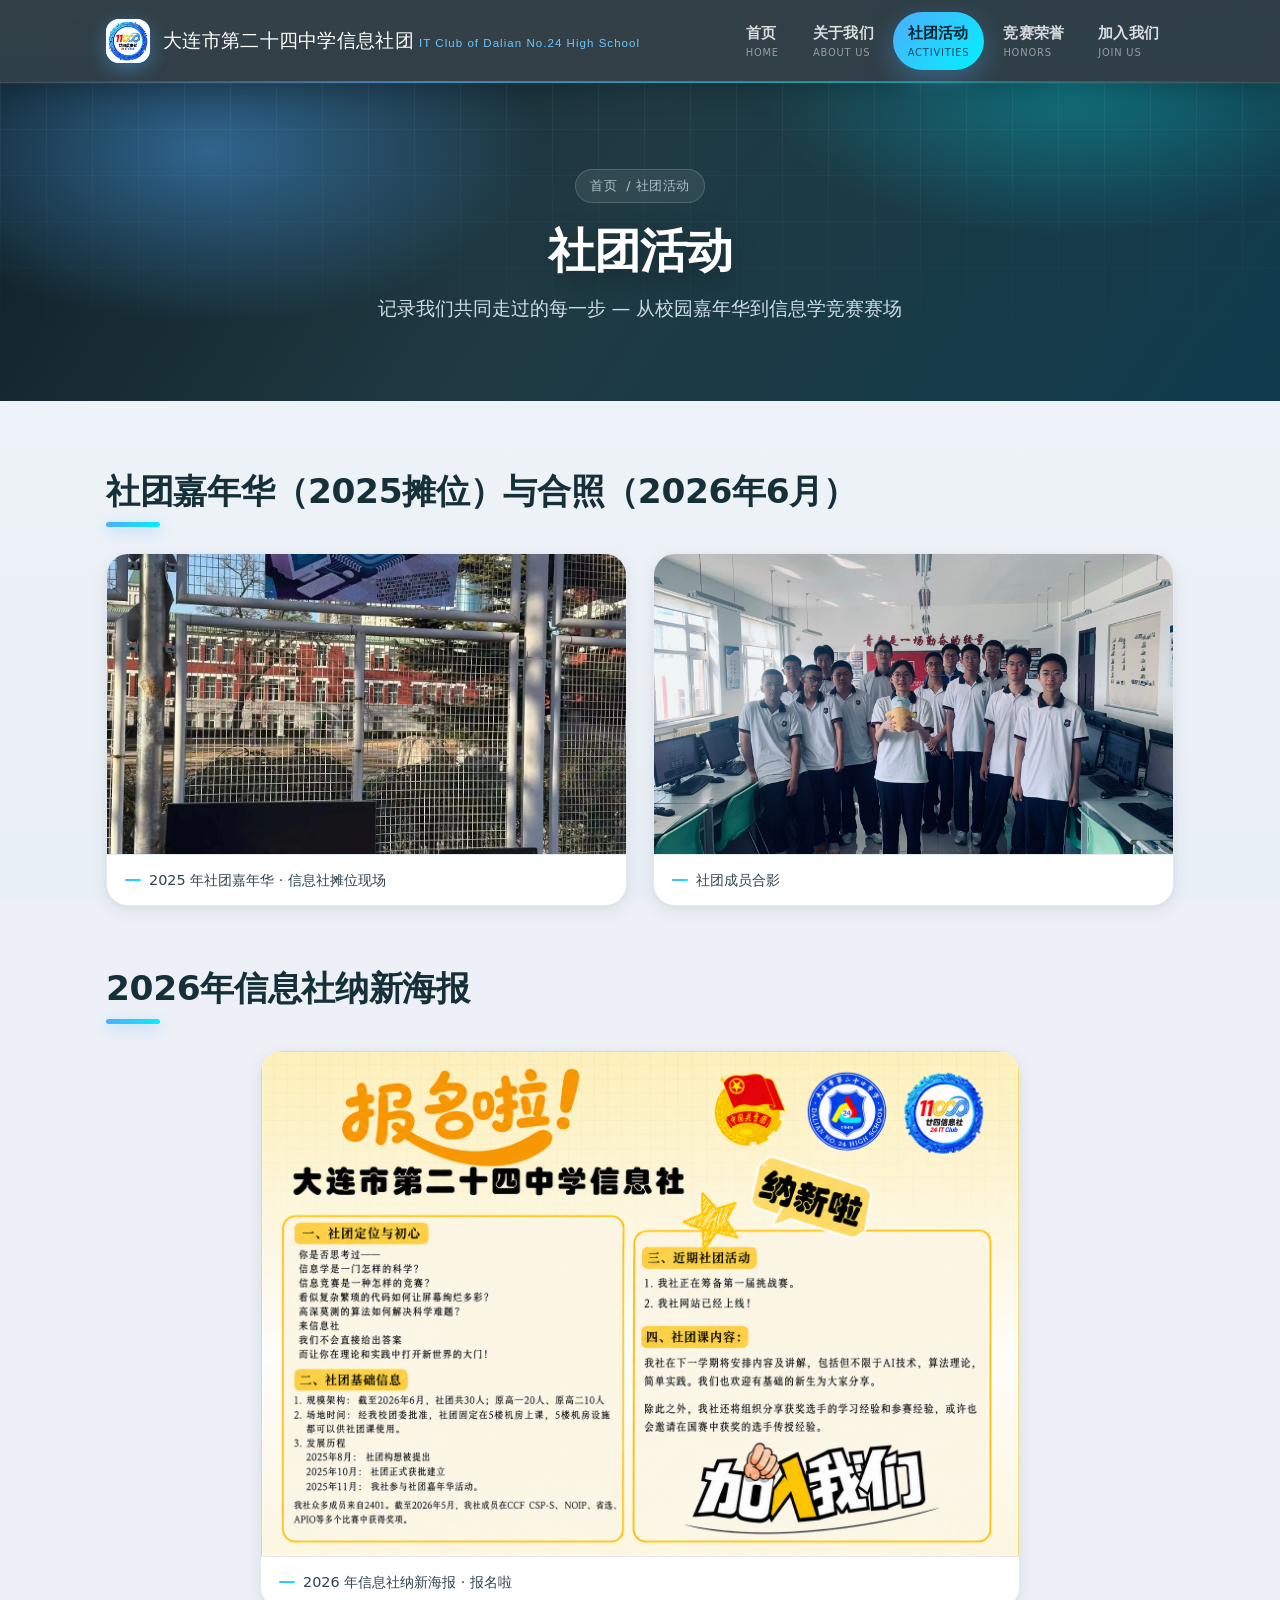
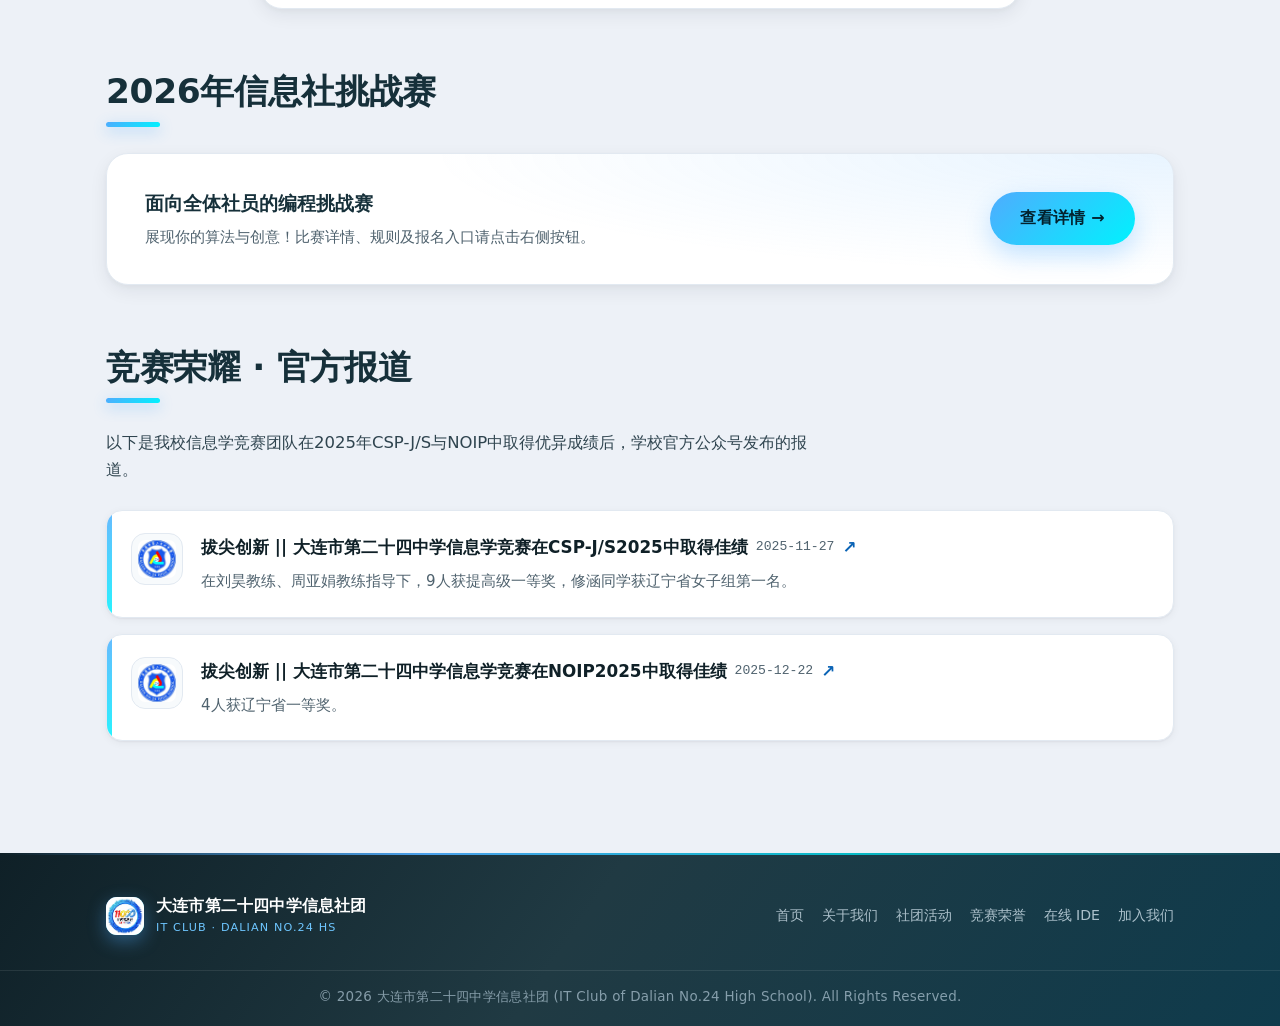
==== commit 75c34ca2: "Update act.html" ====
--- a/act.html
+++ b/act.html
@@ -64,6 +64,18 @@
  <img src="hz_2025.jpg" alt="2025年社团嘉年华社团成员合影" loading="lazy">
  <span class="zoom-hint" aria-hidden="true"></span>
  <figcaption>社团成员合影</figcaption>
+ </figure>
+ </div>
+ </section>
+
+ <!-- 2026 纳新海报 -->
+ <section class="block">
+ <h3 class="section-title reveal">2026年信息社纳新海报</h3>
+ <div class="photos" style="max-width:760px;margin-inline:auto;">
+ <figure class="photo reveal-in" data-reveal-group="photos" data-zoom>
+ <img src="poster_2026.png" alt="2026年大连市第二十四中学信息社纳新报名海报" loading="lazy" style="height:auto;">
+ <span class="zoom-hint" aria-hidden="true"></span>
+ <figcaption>2026 年信息社纳新海报 · 报名啦</figcaption>
  </figure>
  </div>
  </section>
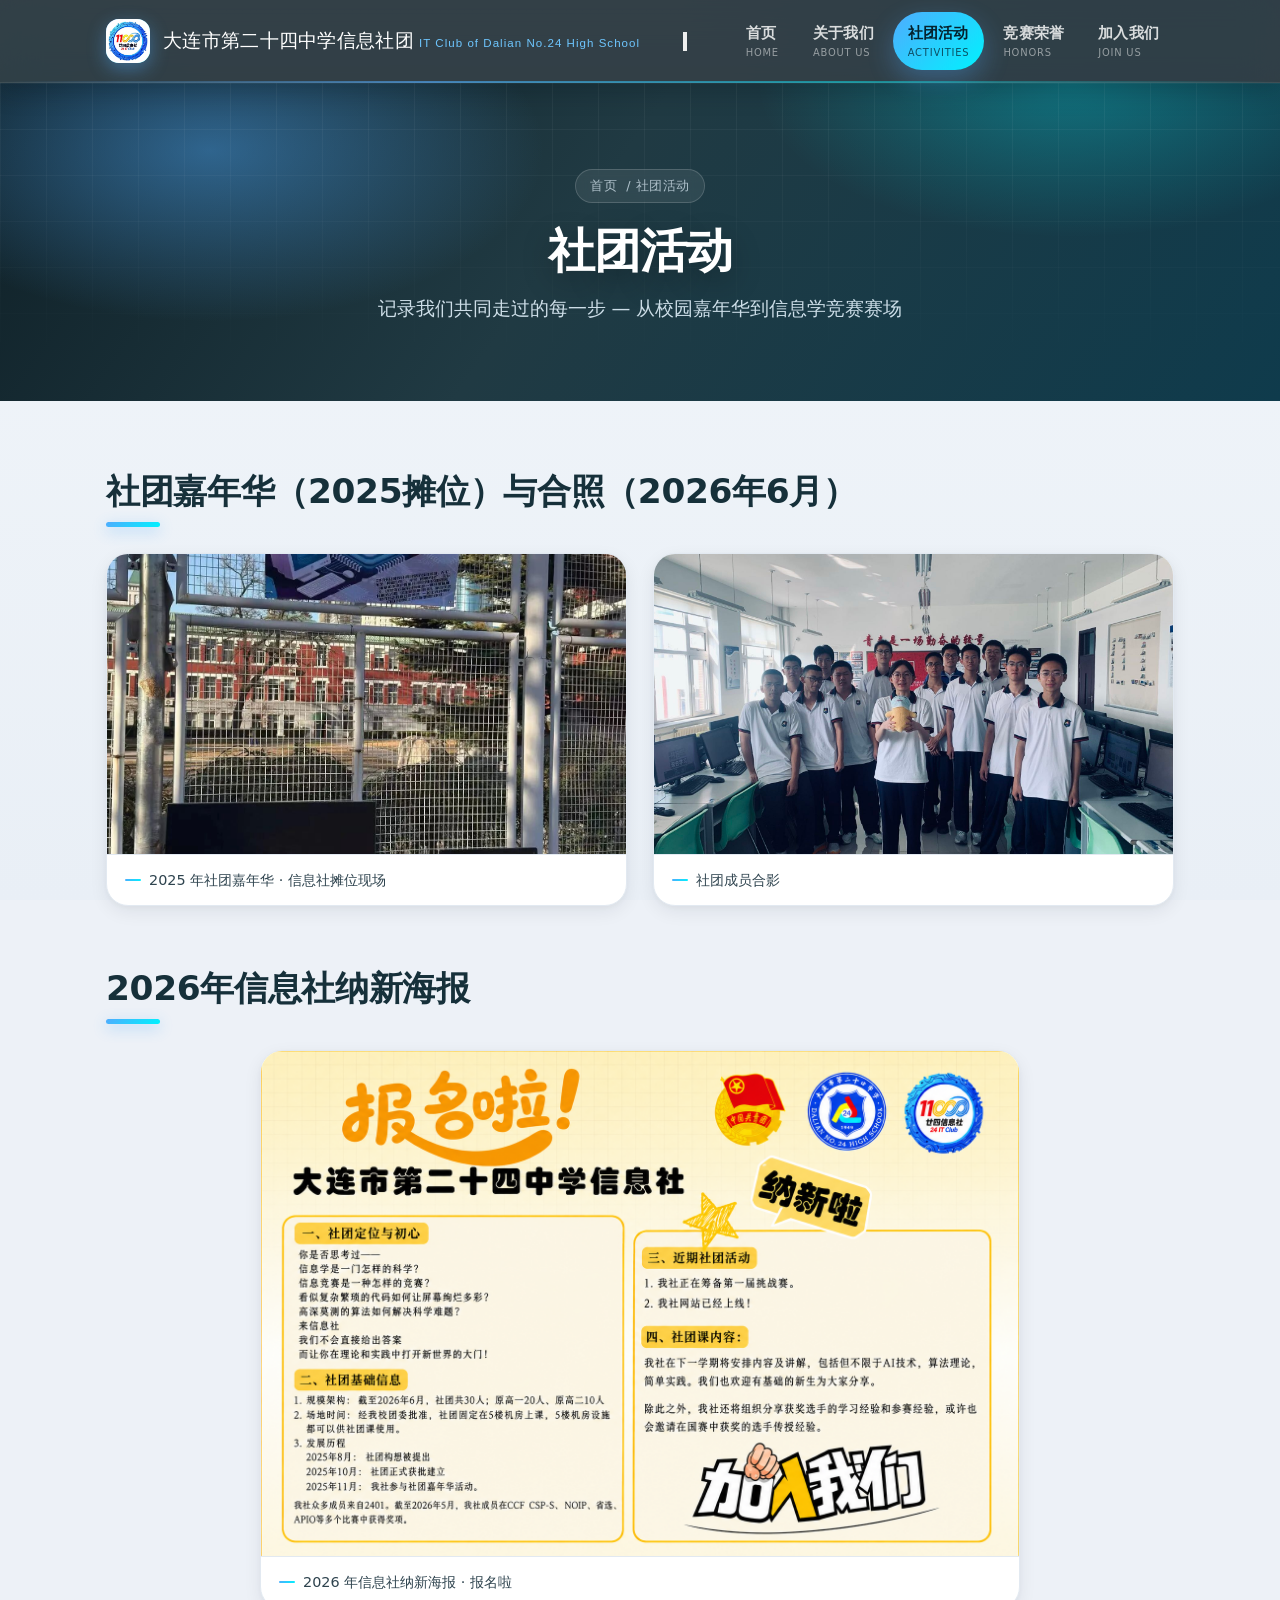
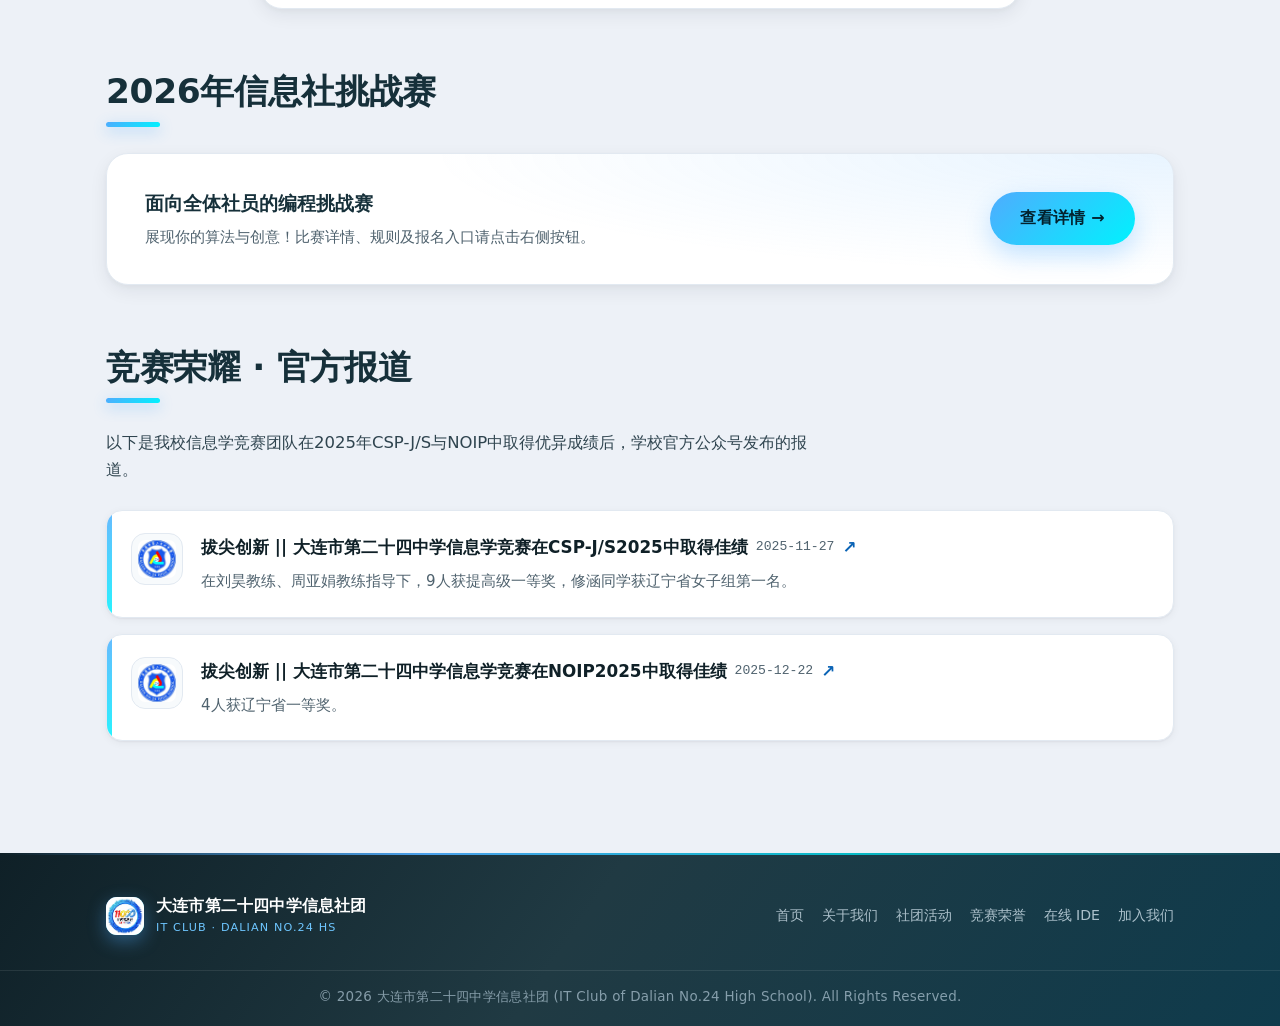
==== commit 90e26d32: "Update act.html" ====
--- a/act.html
+++ b/act.html
@@ -7,6 +7,8 @@
  <meta name="description" content="大连市第二十四中学信息社团活动记录 — 社团嘉年华、信息社挑战赛与竞赛荣耀官方报道。" />
  <link rel="icon" href="logo.jpg" type="image/png" />
  <link rel="stylesheet" href="theme.css" />
+    <!-- theme-boot-script -->
+    <script>(function(){try{var t=localStorage.getItem('itclub-theme');if(!t){t=(window.matchMedia&&window.matchMedia('(prefers-color-scheme: dark)').matches)?'dark':'light'}document.documentElement.setAttribute('data-theme',t)}catch(e){document.documentElement.setAttribute('data-theme','light')}})();</script>
 </head>
 <body>
 
@@ -28,6 +30,7 @@
  <span></span><span></span><span></span>
  </button>
 
+ <button class="theme-toggle" id="themeToggle" type="button" aria-pressed="false" aria-label="切换黑夜模式" title="切换白天/黑夜模式"><svg class="tt-ico tt-sun" viewBox="0 0 24 24" fill="none" stroke="currentColor" stroke-width="2" stroke-linecap="round" aria-hidden="true"><circle cx="12" cy="12" r="4.2"></circle><path d="M12 2.5v2.4M12 19.1v2.4M2.5 12h2.4M19.1 12h2.4M5.3 5.3l1.7 1.7M17 17l1.7 1.7M18.7 5.3L17 7M7 17l-1.7 1.7"></path></svg><svg class="tt-ico tt-moon" viewBox="0 0 24 24" fill="currentColor" aria-hidden="true"><path d="M20.6 14.2A8.6 8.6 0 0 1 9.8 3.4a8.6 8.6 0 1 0 10.8 10.8Z"></path></svg><span class="tt-knob" aria-hidden="true"></span></button>
  <nav class="nav" id="siteNav" aria-label="主导航">
  <ul class="nav-list">
  <li><a class="nav-link" href="index.html">首页<small>Home</small></a></li>
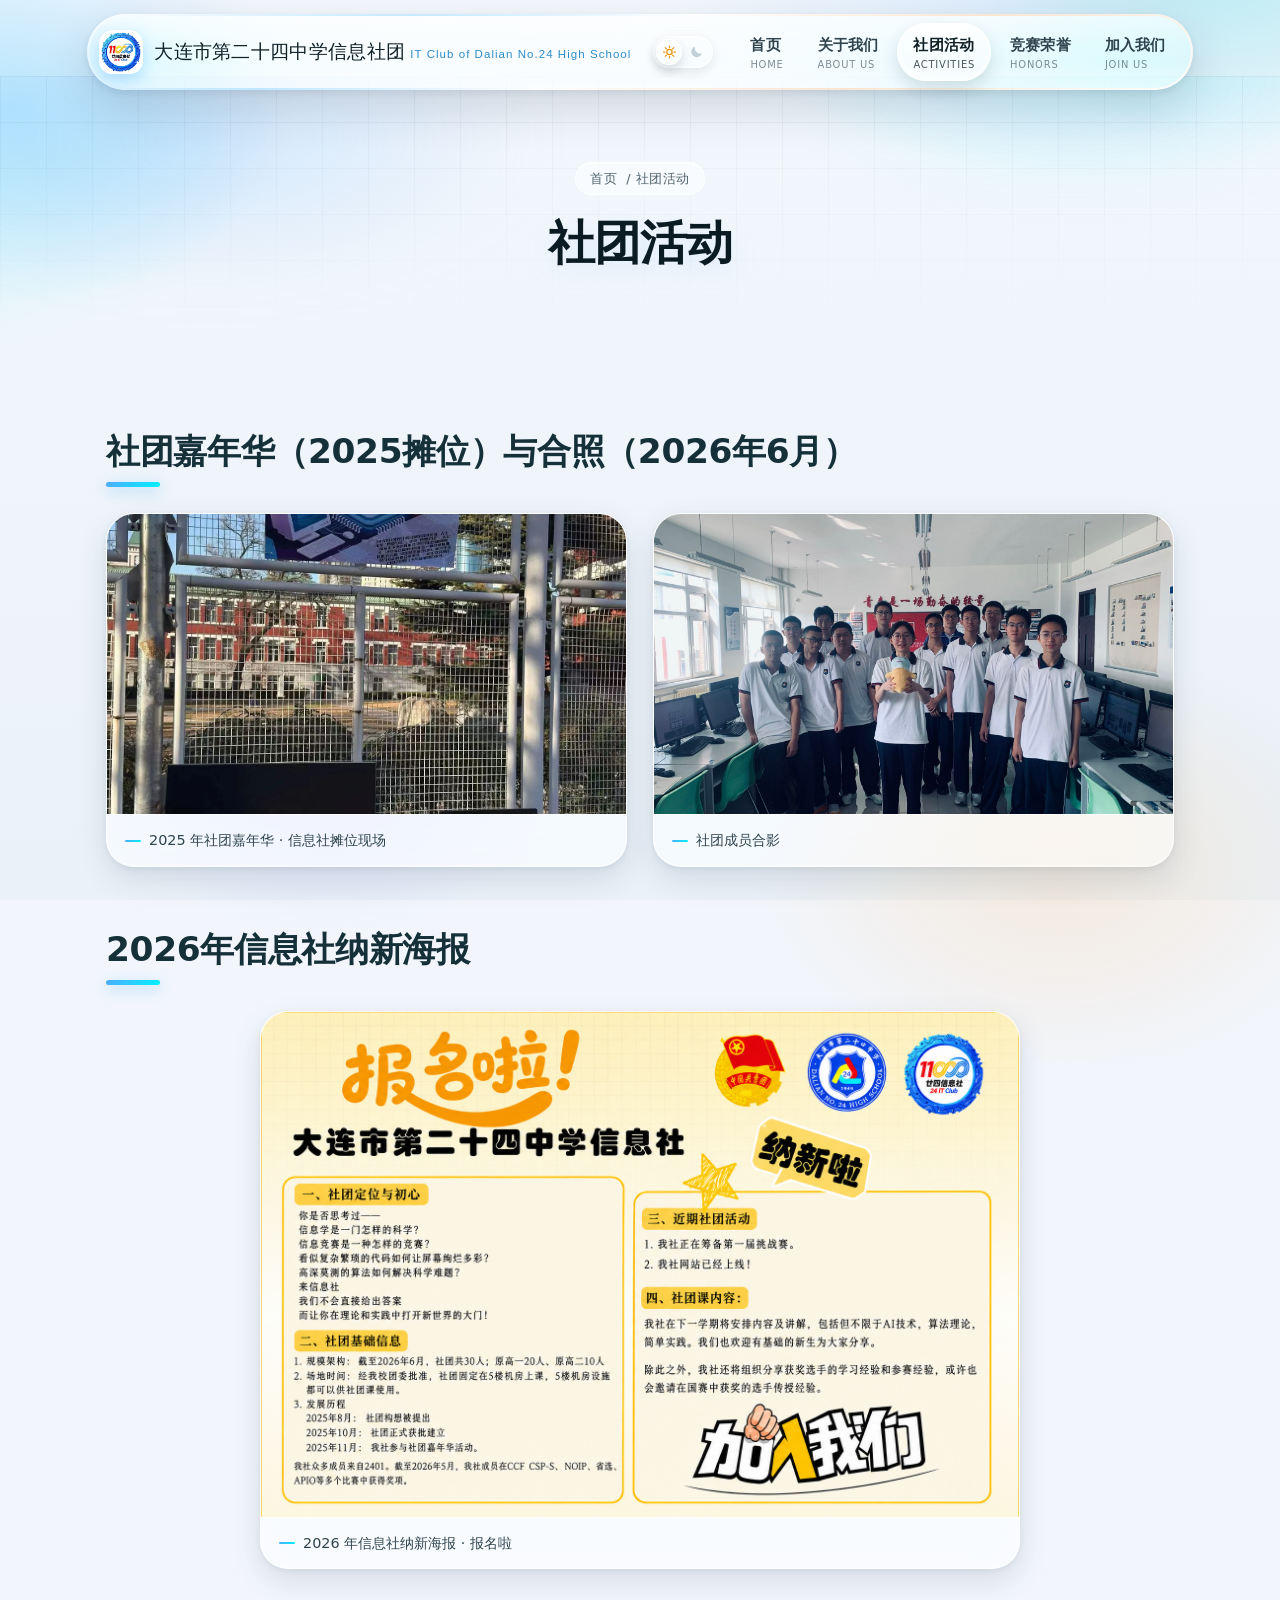
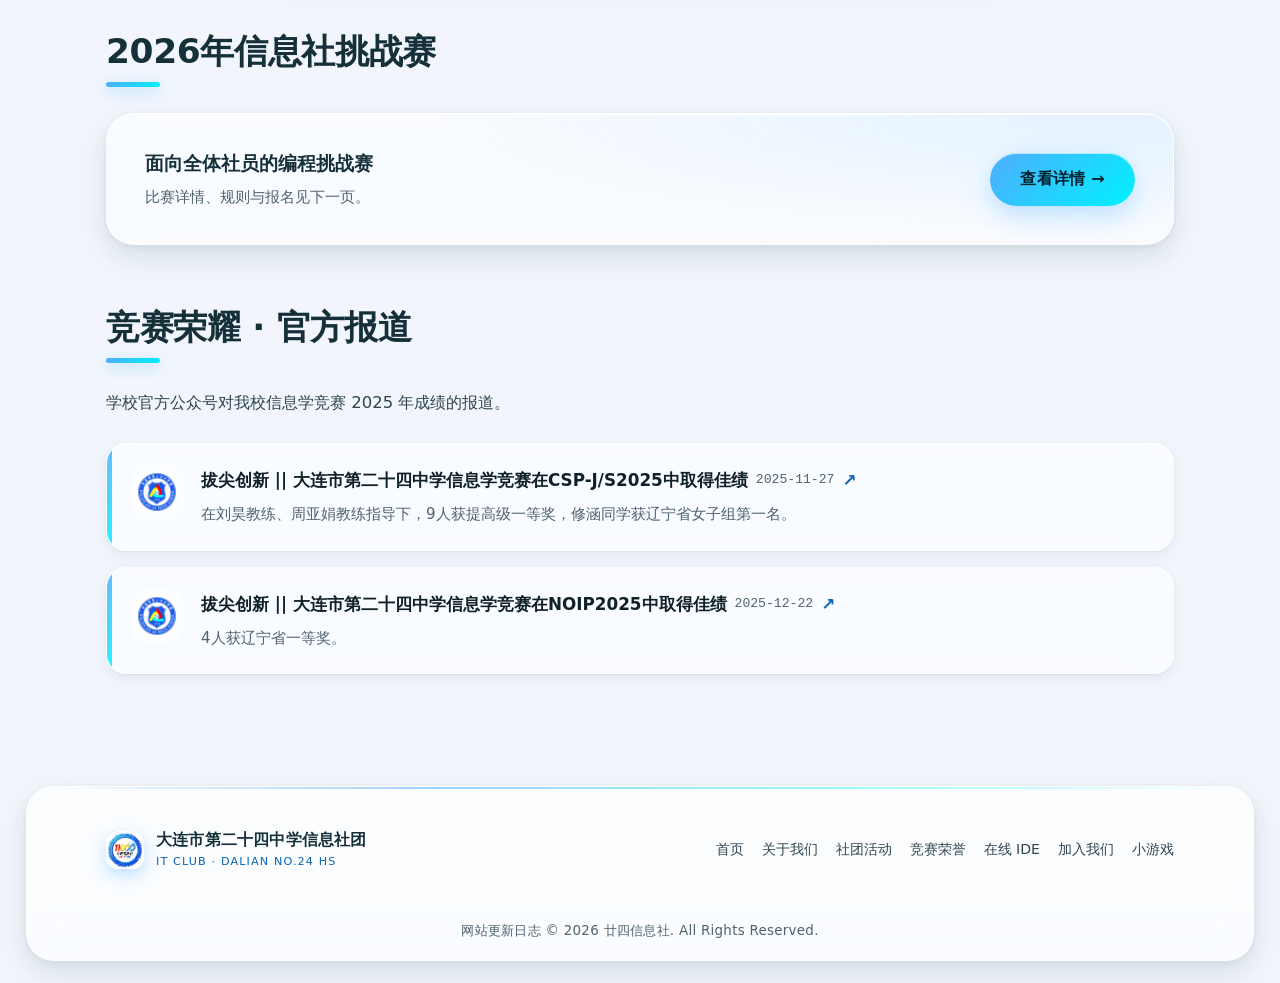
==== commit de0722c5: "Update act.html" ====
--- a/act.html
+++ b/act.html
@@ -49,7 +49,6 @@
  <section class="page-hero">
  <span class="breadcrumb"><a href="index.html">首页</a> / 社团活动</span>
  <h2>社团活动</h2>
- <p>记录我们共同走过的每一步 — 从校园嘉年华到信息学竞赛赛场</p>
  </section>
 
  <div class="content">
@@ -89,7 +88,7 @@
  <div class="cta-card reveal">
  <div class="cta-info">
  <strong>面向全体社员的编程挑战赛</strong>
- <p>展现你的算法与创意！比赛详情、规则及报名入口请点击右侧按钮。</p>
+ <p>比赛详情、规则与报名见下一页。</p>
  </div>
  <a href="contest_2026.html" class="btn btn-primary">查看详情 →</a>
  </div>
@@ -98,7 +97,7 @@
  <!-- 竞赛荣耀 · 官方报道 -->
  <section class="block">
  <h3 class="section-title reveal">竞赛荣耀 · 官方报道</h3>
- <p class="section-lead reveal">以下是我校信息学竞赛团队在2025年CSP-J/S与NOIP中取得优异成绩后，学校官方公众号发布的报道。</p>
+ <p class="section-lead reveal">学校官方公众号对我校信息学竞赛 2025 年成绩的报道。</p>
 
  <div class="stack">
  <article class="link-card reveal-in" data-reveal-group="reports">
@@ -148,10 +147,12 @@
  <a href="honors.html">竞赛荣誉</a>
  <a href="ide.html">在线 IDE</a>
  <a href="contact.html">加入我们</a>
+                <a href="game.html">小游戏</a>
  </nav>
  </div>
  <div class="footer-bottom">
- &copy; 2026 大连市第二十四中学信息社团 (IT Club of Dalian No.24 High School). All Rights Reserved.
+ <a class="footer-log-link" href="website_logs.html">网站更新日志</a>
+ &copy; 2026 廿四信息社. All Rights Reserved.
  </div>
  </footer>
 
--- a/theme.css
+++ b/theme.css
@@ -104,8 +104,8 @@
     letter-spacing: -.01em;
 }
 
-/* 深色底（导航 / 横幅 / 页脚）上的标题必须显式反白，
-   否则会被上面的全局标题色染成近黑，与背景糊在一起 */
+/* 全站已统一为浅色玻璃材质：横幅 / 页脚 / 表头不再是深色块，
+   标题统一跟随正文墨色，黑夜模式下由变量自动反白 */
 .topbar h1,
 .topbar h2,
 .topbar h3,
@@ -123,7 +123,7 @@
 footer h3,
 footer h4,
 thead th {
-    color: #fff;
+    color: var(--ink);
 }
 
 a {
@@ -547,28 +547,29 @@
     justify-content: center;
 }
 
-/* ---------- 6. 首页 Hero ---------- */
+/* ---------- 6. 首页 Hero（透明融入极光壁纸的玻璃横幅） ---------- */
 .hero {
+    --hero-grad: linear-gradient(96deg, #0a63b5 0%, #2a94e6 46%, #00b6cc 100%);
     position: relative;
     overflow: hidden;
-    background: var(--grad-brand);
-    color: #fff;
-    padding: clamp(64px, 11vw, 138px) var(--pad) clamp(56px, 9vw, 116px);
+    background: transparent;
+    color: var(--ink);
+    padding: clamp(72px, 12vw, 150px) var(--pad) clamp(64px, 10vw, 128px);
     text-align: center;
     isolation: isolate;
 }
 
-/* 极光光斑 */
+/* 柔光斑：浅色壁纸上收淡浓度，blur 放大更透气 */
 .hero::before {
     content: '';
     position: absolute;
     inset: -30% -12%;
     z-index: -2;
     background:
-        radial-gradient(38% 46% at 18% 26%, rgba(79, 172, 254, .48), transparent 66%),
-        radial-gradient(34% 42% at 82% 18%, rgba(0, 242, 254, .34), transparent 66%),
-        radial-gradient(40% 50% at 62% 96%, rgba(26, 127, 224, .4), transparent 68%);
-    filter: blur(6px);
+        radial-gradient(38% 46% at 18% 26%, rgba(79, 172, 254, .22), transparent 66%),
+        radial-gradient(34% 42% at 82% 18%, rgba(0, 242, 254, .14), transparent 66%),
+        radial-gradient(40% 50% at 62% 96%, rgba(26, 127, 224, .16), transparent 68%);
+    filter: blur(30px);
     animation: drift 22s ease-in-out infinite alternate;
 }
 
@@ -577,37 +578,55 @@
     to { transform: translate3d(3%, 2%, 0) scale(1.08); }
 }
 
-/* 网格 + 光带 */
+/* 细网格：浅色底改用极淡墨蓝线 */
 .hero::after {
     content: '';
     position: absolute;
     inset: 0;
     z-index: -1;
     background-image:
-        linear-gradient(rgba(255, 255, 255, .055) 1px, transparent 1px),
-        linear-gradient(90deg, rgba(255, 255, 255, .055) 1px, transparent 1px);
+        linear-gradient(rgba(28, 62, 90, .05) 1px, transparent 1px),
+        linear-gradient(90deg, rgba(28, 62, 90, .05) 1px, transparent 1px);
     background-size: 58px 58px;
     mask-image: radial-gradient(78% 76% at 50% 42%, #000 32%, transparent 100%);
     -webkit-mask-image: radial-gradient(78% 76% at 50% 42%, #000 32%, transparent 100%);
 }
 
 .hero .eyebrow {
-    color: #b9e6ff;
-    background: rgba(255, 255, 255, .09);
-    border-color: rgba(255, 255, 255, .22);
-    backdrop-filter: blur(8px);
-}
-
+    color: var(--accent-deep);
+    background: rgba(255, 255, 255, .5);
+    border: 1px solid rgba(255, 255, 255, .85);
+    backdrop-filter: saturate(160%) blur(12px);
+    -webkit-backdrop-filter: saturate(160%) blur(12px);
+    box-shadow: inset 0 1px 0 rgba(255, 255, 255, .9), 0 6px 16px rgba(28, 62, 90, .08);
+}
+
+/* 社名为主，校名作引题小字收在大标题上方 */
 .hero h2 {
-    font-size: clamp(2rem, 6.1vw, 4.05rem);
+    color: var(--ink);
+    font-size: clamp(2.4rem, 6.4vw, 4.4rem);
     font-weight: 800;
-    letter-spacing: -.025em;
-    margin-bottom: 20px;
-    text-shadow: 0 12px 40px rgba(0, 0, 0, .35);
+    letter-spacing: .06em;
+    margin-bottom: 34px;
+    text-shadow: 0 12px 34px rgba(79, 172, 254, .16);
+}
+
+.hero h2 .hero-school {
+    display: block;
+    font-size: clamp(.9rem, 1.9vw, 1.12rem);
+    font-weight: 500;
+    letter-spacing: .3em;
+    text-indent: .3em;
+    color: var(--muted);
+    margin-bottom: 16px;
+}
+
+.hero .btn-row {
+    margin-top: 4px;
 }
 
 .hero h2 .grad {
-    background: linear-gradient(96deg, #8fd8ff 0%, #ffffff 42%, #58e9f8 100%);
+    background: var(--hero-grad);
     -webkit-background-clip: text;
     background-clip: text;
     -webkit-text-fill-color: transparent;
@@ -616,7 +635,7 @@
 
 .hero p {
     font-size: clamp(1rem, 2.2vw, 1.28rem);
-    color: rgba(226, 240, 250, .92);
+    color: var(--ink-2);
     max-width: 640px;
     margin: 0 auto 34px;
 }
@@ -636,16 +655,9 @@
     to { opacity: 1; transform: none; }
 }
 
-/* 底部弧形收边 */
+/* 弧形收边不再需要：横幅与页面共用同一张壁纸 */
 .hero-curve {
-    display: block;
-    width: 100%;
-    height: clamp(38px, 6vw, 74px);
-    margin-bottom: -1px;
-}
-
-.hero-curve path {
-    fill: var(--bg);
+    display: none;
 }
 
 /* ---------- 7. 通用卡片 ---------- */
@@ -790,18 +802,18 @@
     margin-top: 22px;
     padding: 9px 22px;
     border-radius: var(--pill);
-    background: var(--grad-brand);
-    color: #eaf6ff;
+    background: linear-gradient(135deg, rgba(79, 172, 254, .16), rgba(0, 242, 254, .1));
+    color: var(--ink-2);
     font-size: .92rem;
     font-weight: 600;
     letter-spacing: .3px;
-    box-shadow: 0 8px 22px rgba(15, 32, 39, .28), inset 0 0 0 1px rgba(255, 255, 255, .1);
+    box-shadow: var(--sh-1), var(--glass-hi);
 }
 
 .pill-note span {
     font-size: .8rem;
     font-weight: 800;
-    color: #6ec6ff;
+    color: var(--accent-deep);
     text-transform: uppercase;
     letter-spacing: .1em;
 }
@@ -849,13 +861,13 @@
     box-shadow: 0 0 0 3px rgba(3, 34, 46, .18);
 }
 
-/* ---------- 10. 内页横幅 ---------- */
+/* ---------- 10. 内页横幅（透明融入极光壁纸，与首页 Hero 同一语言） ---------- */
 .page-hero {
     position: relative;
     overflow: hidden;
     isolation: isolate;
-    background: var(--grad-brand);
-    color: #fff;
+    background: transparent;
+    color: var(--ink);
     text-align: center;
     padding: clamp(46px, 8vw, 86px) var(--pad) clamp(42px, 7vw, 76px);
 }
@@ -866,8 +878,9 @@
     inset: -40% -10%;
     z-index: -2;
     background:
-        radial-gradient(32% 44% at 22% 34%, rgba(79, 172, 254, .45), transparent 68%),
-        radial-gradient(30% 40% at 78% 22%, rgba(0, 242, 254, .3), transparent 68%);
+        radial-gradient(32% 44% at 22% 34%, rgba(79, 172, 254, .2), transparent 68%),
+        radial-gradient(30% 40% at 78% 22%, rgba(0, 242, 254, .12), transparent 68%);
+    filter: blur(30px);
     animation: drift 26s ease-in-out infinite alternate;
 }
 
@@ -877,8 +890,8 @@
     inset: 0;
     z-index: -1;
     background-image:
-        linear-gradient(rgba(255, 255, 255, .05) 1px, transparent 1px),
-        linear-gradient(90deg, rgba(255, 255, 255, .05) 1px, transparent 1px);
+        linear-gradient(rgba(28, 62, 90, .05) 1px, transparent 1px),
+        linear-gradient(90deg, rgba(28, 62, 90, .05) 1px, transparent 1px);
     background-size: 46px 46px;
     mask-image: linear-gradient(180deg, #000, transparent 92%);
     -webkit-mask-image: linear-gradient(180deg, #000, transparent 92%);
@@ -889,12 +902,12 @@
     font-weight: 800;
     letter-spacing: -.02em;
     margin-bottom: 12px;
-    text-shadow: 0 10px 30px rgba(0, 0, 0, .32);
+    text-shadow: 0 10px 30px rgba(79, 172, 254, .14);
 }
 
 .page-hero p {
     font-size: clamp(.98rem, 1.9vw, 1.18rem);
-    color: rgba(224, 240, 250, .9);
+    color: var(--ink-2);
     max-width: 700px;
     margin-inline: auto;
 }
@@ -905,17 +918,19 @@
     gap: 9px;
     font-size: .8rem;
     letter-spacing: .04em;
-    color: rgba(224, 240, 250, .72);
+    color: var(--muted);
     margin-bottom: 18px;
     padding: 5px 14px;
     border-radius: var(--pill);
-    background: rgba(255, 255, 255, .08);
-    border: 1px solid rgba(255, 255, 255, .16);
-    backdrop-filter: blur(6px);
+    background: rgba(255, 255, 255, .5);
+    border: 1px solid rgba(255, 255, 255, .85);
+    box-shadow: inset 0 1px 0 rgba(255, 255, 255, .9);
+    backdrop-filter: saturate(160%) blur(12px);
+    -webkit-backdrop-filter: saturate(160%) blur(12px);
 }
 
 .breadcrumb a:hover {
-    color: #fff;
+    color: var(--accent-deep);
     text-decoration: underline;
 }
 
@@ -1344,8 +1359,8 @@
 }
 
 thead th {
-    background: var(--grad-brand);
-    color: #fff;
+    background: linear-gradient(180deg, rgba(79, 172, 254, .16), rgba(79, 172, 254, .07));
+    color: var(--brand-700);
     text-align: left;
     font-weight: 700;
     letter-spacing: .04em;
@@ -1607,14 +1622,21 @@
     box-shadow: var(--sh-2);
 }
 
-/* ---------- 19. 页脚 ---------- */
+/* ---------- 19. 页脚（浅色磨砂玻璃面板，与全站统一） ---------- */
 footer {
     flex-shrink: 0;
-    margin-top: clamp(30px, 5vw, 56px);
-    background: var(--grad-brand);
-    color: rgba(205, 222, 232, .82);
+    margin: clamp(30px, 5vw, 56px) clamp(10px, 3vw, 26px) clamp(14px, 2.4vw, 22px);
+    background:
+        linear-gradient(180deg, rgba(255, 255, 255, .5), rgba(255, 255, 255, .22)),
+        var(--surface);
+    color: var(--muted);
     position: relative;
     overflow: hidden;
+    border: 1px solid rgba(255, 255, 255, .8);
+    border-radius: var(--r-lg);
+    -webkit-backdrop-filter: saturate(170%) blur(20px);
+    backdrop-filter: saturate(170%) blur(20px);
+    box-shadow: var(--sh-2), var(--glass-hi);
 }
 
 footer::before {
@@ -1623,7 +1645,7 @@
     inset-inline: 0;
     top: 0;
     height: 2px;
-    background: linear-gradient(90deg, transparent, rgba(79, 172, 254, .9), rgba(0, 242, 254, .7), transparent);
+    background: linear-gradient(90deg, transparent, rgba(79, 172, 254, .55), rgba(0, 242, 254, .4), transparent);
 }
 
 .footer-inner {
@@ -1653,7 +1675,7 @@
 
 .footer-brand strong {
     display: block;
-    color: #fff;
+    color: var(--brand-700);
     font-size: .98rem;
     letter-spacing: .2px;
 }
@@ -1662,7 +1684,7 @@
     display: block;
     font-size: .7rem;
     letter-spacing: .1em;
-    color: #6ec6ff;
+    color: var(--accent-deep);
 }
 
 .footer-nav {
@@ -1673,20 +1695,20 @@
 }
 
 .footer-nav a {
-    color: rgba(205, 222, 232, .82);
+    color: var(--ink-2);
     transition: color var(--t-fast);
 }
 
 .footer-nav a:hover {
-    color: #6ee7f8;
+    color: var(--accent-deep);
 }
 
 .footer-bottom {
-    border-top: 1px solid rgba(255, 255, 255, .09);
+    border-top: 1px solid var(--line);
     padding: 15px var(--pad) 17px;
     text-align: center;
     font-size: .84rem;
-    color: rgba(175, 197, 210, .72);
+    color: var(--muted);
     letter-spacing: .02em;
 }
 
@@ -1871,7 +1893,8 @@
 body.ide-page .page-hero {
     flex-shrink: 0;
     padding: clamp(16px, 2.6vw, 26px) var(--pad);
-    border-bottom: 1px solid rgba(255, 255, 255, .07);
+    border-bottom: 1px solid rgba(255, 255, 255, .1);
+    background: linear-gradient(180deg, rgba(255, 255, 255, .05), transparent);
 }
 
 body.ide-page .page-hero h2 {
@@ -1882,7 +1905,7 @@
 body.ide-page .page-hero p {
     font-size: .95rem;
     font-family: var(--font-mono);
-    color: rgba(180, 218, 236, .85);
+    color: var(--ink-2);
 }
 
 .ide-container {
@@ -2460,3 +2483,1326 @@
         transform: none !important;
     }
 }
+
+/* =========================================================
+   27. iOS 26 · Liquid Glass 液态玻璃重设计（覆盖层）
+   只调整"材质与层次"，不改变页面结构与文案。
+   要点：悬浮玻璃岛导航、磨砂通透卡片、彩色环境光壁纸、
+        高光内描边、更大圆角与弹性按压微动效。
+   ========================================================= */
+
+/* 27.1 材质变量重定义：更圆润的曲率、通透的表面 */
+:root {
+    --bg: #f2f6fc;
+    --bg-soft: rgba(255, 255, 255, .45);
+    --surface: rgba(255, 255, 255, .58);
+    --surface-2: rgba(255, 255, 255, .4);
+    --line: rgba(255, 255, 255, .72);
+
+    --r-sm: 14px;
+    --r-md: 20px;
+    --r-lg: 28px;
+    --r-xl: 36px;
+
+    --sh-1: 0 1px 2px rgba(11, 27, 36, .06), 0 4px 14px rgba(28, 62, 90, .08);
+    --sh-2: 0 2px 6px rgba(11, 27, 36, .06), 0 12px 30px rgba(28, 62, 90, .13);
+    --sh-3: 0 6px 16px rgba(11, 27, 36, .10), 0 26px 56px rgba(28, 62, 90, .18);
+
+    /* 玻璃边缘高光：顶部入射光 + 底部环境反射 */
+    --glass-hi: inset 0 1px 0 rgba(255, 255, 255, .9), inset 0 -1px 0 rgba(255, 255, 255, .28);
+}
+
+/* 27.2 彩色"壁纸"环境光 —— 液态玻璃需要有色彩可透，才有折射感 */
+body::before {
+    background:
+        radial-gradient(58% 42% at 88% -6%, rgba(79, 172, 254, .2), transparent 62%),
+        radial-gradient(46% 38% at -8% 18%, rgba(0, 242, 254, .14), transparent 60%),
+        linear-gradient(180deg, #f4f8fd 0%, #eaf1f8 100%);
+}
+
+body::after {
+    content: '';
+    position: fixed;
+    inset: -18%;
+    z-index: -1;
+    pointer-events: none;
+    background:
+        radial-gradient(26% 26% at 14% 22%, rgba(105, 195, 255, .34), transparent 62%),
+        radial-gradient(24% 24% at 84% 10%, rgba(96, 235, 210, .26), transparent 62%),
+        radial-gradient(28% 28% at 74% 84%, rgba(255, 186, 106, .2), transparent 64%),
+        radial-gradient(22% 22% at 32% 76%, rgba(158, 140, 255, .16), transparent 62%);
+    animation: auroraFloat 34s ease-in-out infinite alternate;
+}
+
+@keyframes auroraFloat {
+    from { transform: translate3d(-1.5%, -1%, 0) scale(1); }
+    to   { transform: translate3d(2%, 1.6%, 0) scale(1.07); }
+}
+
+/* IDE 工作台保持沉浸式暗色桌面，不铺彩光 */
+body.ide-page::after {
+    display: none;
+}
+
+/* 27.3 悬浮玻璃岛导航 */
+.topbar {
+    position: sticky;
+    top: 12px;
+    z-index: 1000;
+    background: transparent;
+    border-bottom: 0;
+    box-shadow: none;
+    backdrop-filter: none;
+    -webkit-backdrop-filter: none;
+    padding-inline: clamp(10px, 3vw, 26px);
+}
+
+.topbar::after {
+    display: none;
+}
+
+.topbar-inner {
+    background: linear-gradient(180deg, rgba(255, 255, 255, .74), rgba(255, 255, 255, .52));
+    backdrop-filter: saturate(180%) blur(28px);
+    -webkit-backdrop-filter: saturate(180%) blur(28px);
+    border: 1px solid rgba(255, 255, 255, .78);
+    border-radius: var(--r-xl);
+    box-shadow: 0 10px 34px rgba(11, 45, 66, .16), var(--glass-hi);
+    padding: 8px 10px 8px 14px;
+    gap: 14px;
+}
+
+/* 玻璃岛是浅色材质，标题文字改为深色墨水 */
+.topbar h1,
+.topbar h2,
+.topbar h3,
+.topbar h4 {
+    color: var(--brand-800);
+}
+
+.brand-text .brand-title {
+    color: var(--brand-800);
+}
+
+.brand-text .brand-sub {
+    color: #2c8cc9;
+}
+
+.brand-mark {
+    border-radius: 15px;
+    box-shadow: 0 6px 16px rgba(79, 172, 254, .35), inset 0 0 0 1.5px rgba(255, 255, 255, .8);
+}
+
+.nav-link {
+    color: var(--ink-2);
+}
+
+.nav-link:hover {
+    color: var(--brand-800);
+    background: rgba(255, 255, 255, .7);
+    box-shadow: var(--glass-hi);
+}
+
+.nav-link.is-active {
+    color: var(--brand-800);
+    background:
+        radial-gradient(90% 130% at 50% 6%, rgba(255, 255, 255, .9) 0 16%, rgba(255, 255, 255, .3) 40%, rgba(255, 255, 255, .08) 68%),
+        linear-gradient(180deg, rgba(255, 255, 255, .36), rgba(255, 255, 255, .12));
+    border: 1px solid rgba(255, 255, 255, .92);
+    box-shadow:
+        inset 0 2px 2px rgba(255, 255, 255, .95),
+        inset 0 -3px 6px rgba(255, 255, 255, .5),
+        inset 0 0 14px rgba(255, 255, 255, .32),
+        0 8px 20px rgba(20, 60, 90, .14);
+    -webkit-backdrop-filter: saturate(180%) blur(16px);
+    backdrop-filter: saturate(180%) blur(16px);
+}
+
+.nav-toggle {
+    border-color: rgba(255, 255, 255, .85);
+    background: rgba(255, 255, 255, .55);
+}
+
+.nav-toggle:hover {
+    background: rgba(255, 255, 255, .88);
+    border-color: #fff;
+}
+
+.nav-toggle span {
+    background: var(--brand-800);
+}
+
+/* 27.4 磨砂玻璃面：统一挂载背景折射与高光描边 */
+.card,
+.callout,
+.facts,
+.value,
+.milestone,
+.photo,
+.link-card,
+.cta-card,
+.table-wrap,
+.contact-card,
+.notice,
+.figure-img,
+.friend-links a,
+.qr-frame,
+.lightbox-close,
+.to-top {
+    -webkit-backdrop-filter: saturate(170%) blur(20px);
+    backdrop-filter: saturate(170%) blur(20px);
+}
+
+.card {
+    border-radius: var(--r-lg);
+    box-shadow: var(--sh-2), var(--glass-hi);
+}
+
+.card::before {
+    height: 2px;
+    opacity: .8;
+}
+
+.card:hover {
+    transform: translateY(-10px) scale(1.012);
+    border-color: rgba(255, 255, 255, .95);
+    box-shadow: var(--sh-3), var(--glass-hi);
+}
+
+.card-icon {
+    background: rgba(255, 255, 255, .55);
+    border: 1px solid rgba(255, 255, 255, .85);
+    backdrop-filter: saturate(160%) blur(12px);
+    -webkit-backdrop-filter: saturate(160%) blur(12px);
+    box-shadow: var(--glass-hi), 0 6px 16px rgba(79, 172, 254, .14);
+}
+
+.card:hover .card-icon {
+    transform: translateY(-3px) scale(1.05) rotate(-4deg);
+    box-shadow: var(--glass-hi), 0 12px 26px rgba(79, 172, 254, .3);
+}
+
+.callout {
+    border-radius: var(--r-lg);
+    box-shadow: var(--sh-2), var(--glass-hi);
+}
+
+.facts {
+    box-shadow: var(--sh-2), var(--glass-hi);
+}
+
+.value,
+.milestone {
+    box-shadow: var(--sh-1), var(--glass-hi);
+}
+
+.value:hover,
+.milestone:hover {
+    transform: translateY(-6px) scale(1.015);
+    border-color: rgba(255, 255, 255, .9);
+    box-shadow: var(--sh-3), var(--glass-hi);
+}
+
+.photo {
+    box-shadow: var(--sh-2), var(--glass-hi);
+}
+
+.photo:hover {
+    transform: translateY(-9px) scale(1.008);
+    box-shadow: var(--sh-3), var(--glass-hi);
+}
+
+.photo .zoom-hint {
+    background: rgba(255, 255, 255, .3);
+    border: 1px solid rgba(255, 255, 255, .6);
+    backdrop-filter: saturate(160%) blur(14px);
+    -webkit-backdrop-filter: saturate(160%) blur(14px);
+    color: var(--brand-800);
+}
+
+.link-card {
+    box-shadow: var(--sh-1), var(--glass-hi);
+}
+
+.link-card:hover {
+    border-color: rgba(255, 255, 255, .95);
+    box-shadow: var(--sh-3), var(--glass-hi);
+}
+
+.cta-card {
+    box-shadow: var(--sh-2), var(--glass-hi);
+}
+
+.cta-card:hover {
+    box-shadow: var(--sh-3), var(--glass-hi);
+    border-color: rgba(255, 255, 255, .95);
+}
+
+.contact-card {
+    box-shadow: var(--sh-2), var(--glass-hi);
+}
+
+.contact-card:hover {
+    border-color: rgba(255, 255, 255, .95);
+    box-shadow: var(--sh-3), var(--glass-hi);
+}
+
+.contact-card .avatar {
+    box-shadow: 0 10px 24px rgba(79, 172, 254, .38), inset 0 0 0 4px rgba(255, 255, 255, .85);
+}
+
+.qr-frame {
+    background: rgba(255, 255, 255, .5);
+    border-color: rgba(255, 255, 255, .85);
+    box-shadow: var(--glass-hi), 0 6px 16px rgba(28, 62, 90, .08);
+}
+
+.notice {
+    border-radius: var(--r-lg);
+    box-shadow: var(--sh-1), var(--glass-hi);
+}
+
+.friend-links a {
+    border: 1px solid rgba(255, 255, 255, .9);
+    box-shadow: var(--sh-1), var(--glass-hi);
+}
+
+.friend-links a:hover {
+    color: #03222e;
+    background: var(--grad-accent);
+    transform: translateY(-3px) scale(1.02);
+    box-shadow: var(--sh-accent), inset 0 1px 0 rgba(255, 255, 255, .7);
+}
+
+/* 27.5 按钮：胶囊玻璃与弹性按压 */
+.btn {
+    border-radius: var(--pill);
+}
+
+.btn:active {
+    transform: translateY(-1px) scale(.94);
+}
+
+.btn-primary {
+    box-shadow: var(--sh-accent), inset 0 1px 0 rgba(255, 255, 255, .65);
+}
+
+.btn-amber {
+    box-shadow: var(--sh-amber), inset 0 1px 0 rgba(255, 255, 255, .6);
+}
+
+.btn-ghost {
+    background: rgba(255, 255, 255, .28);
+    border: 1px solid rgba(255, 255, 255, .55);
+    color: #fff;
+    backdrop-filter: saturate(160%) blur(16px);
+    -webkit-backdrop-filter: saturate(160%) blur(16px);
+    box-shadow: var(--glass-hi);
+}
+
+.btn-ghost:hover {
+    background: rgba(255, 255, 255, .42);
+}
+
+.btn-outline {
+    background: rgba(255, 255, 255, .55);
+    border: 1px solid rgba(255, 255, 255, .85);
+    color: var(--accent-deep);
+    box-shadow: var(--sh-1), var(--glass-hi);
+    backdrop-filter: saturate(160%) blur(14px);
+    -webkit-backdrop-filter: saturate(160%) blur(14px);
+}
+
+.btn-outline:hover {
+    background: rgba(255, 255, 255, .78);
+    border-color: #fff;
+}
+
+/* 27.6 深色横幅上的玻璃附件（首页已转浅底，标签同步为浅玻璃） */
+.hero .eyebrow {
+    color: var(--accent-deep);
+    background: rgba(255, 255, 255, .5);
+    border-color: rgba(255, 255, 255, .85);
+    backdrop-filter: saturate(160%) blur(12px);
+    -webkit-backdrop-filter: saturate(160%) blur(12px);
+}
+
+.breadcrumb {
+    background: rgba(255, 255, 255, .5);
+    border: 1px solid rgba(255, 255, 255, .85);
+    color: var(--muted);
+    backdrop-filter: saturate(160%) blur(12px);
+    -webkit-backdrop-filter: saturate(160%) blur(12px);
+}
+
+.pill-note {
+    background:
+        linear-gradient(180deg, rgba(255, 255, 255, .55), rgba(255, 255, 255, .28)),
+        var(--surface);
+    border: 1px solid rgba(255, 255, 255, .85);
+    color: var(--ink-2);
+    -webkit-backdrop-filter: saturate(170%) blur(16px);
+    backdrop-filter: saturate(170%) blur(16px);
+    box-shadow: var(--sh-1), var(--glass-hi);
+}
+
+.pill-note span {
+    color: var(--accent-deep);
+}
+
+/* 27.7 表格、浮层与悬浮球 */
+.table-wrap {
+    border-radius: var(--r-lg);
+}
+
+thead th {
+    background: linear-gradient(180deg, rgba(79, 172, 254, .16), rgba(79, 172, 254, .07));
+    color: var(--brand-700);
+    border-bottom: 1px solid rgba(79, 172, 254, .25);
+}
+
+tbody tr:hover {
+    background: rgba(140, 200, 255, .16);
+}
+
+.to-top {
+    background: rgba(255, 255, 255, .62);
+    border: 1px solid rgba(255, 255, 255, .9);
+    color: var(--brand-700);
+    box-shadow: var(--sh-2), var(--glass-hi);
+}
+
+.to-top:hover {
+    background: rgba(255, 255, 255, .92);
+    color: var(--brand-800);
+    box-shadow: var(--sh-3), var(--glass-hi);
+    transform: translateY(-3px);
+}
+
+.lightbox {
+    background: rgba(6, 16, 21, .58);
+    backdrop-filter: saturate(140%) blur(24px);
+    -webkit-backdrop-filter: saturate(140%) blur(24px);
+}
+
+.lightbox-close {
+    background: rgba(255, 255, 255, .16);
+    border-color: rgba(255, 255, 255, .45);
+}
+
+.lightbox-close:hover {
+    background: rgba(255, 255, 255, .32);
+}
+
+.lightbox img {
+    border-radius: var(--r-md);
+    border: 1px solid rgba(255, 255, 255, .35);
+}
+
+/* 27.8 窄屏：下拉菜单同步变成悬浮玻璃板 */
+@media (max-width: 900px) {
+    .nav {
+        left: clamp(10px, 3vw, 26px);
+        right: clamp(10px, 3vw, 26px);
+        top: calc(100% + 8px);
+        padding: 10px;
+        background: linear-gradient(180deg, rgba(255, 255, 255, .82), rgba(255, 255, 255, .64));
+        backdrop-filter: saturate(180%) blur(26px);
+        -webkit-backdrop-filter: saturate(180%) blur(26px);
+        border: 1px solid rgba(255, 255, 255, .8);
+        border-radius: var(--r-lg);
+        box-shadow: 0 22px 48px rgba(11, 45, 66, .24), var(--glass-hi);
+    }
+
+    .nav-link {
+        border-radius: 16px;
+        color: var(--ink-2);
+    }
+
+    .nav-link:hover {
+        background: rgba(255, 255, 255, .9);
+        color: var(--brand-800);
+    }
+}
+
+/* 27.9 渐进增强兜底：不支持背景折射的浏览器提高不透明度 */
+@supports not ((backdrop-filter: blur(1px)) or (-webkit-backdrop-filter: blur(1px))) {
+    :root {
+        --surface: rgba(255, 255, 255, .92);
+        --surface-2: rgba(255, 255, 255, .85);
+        --line: rgba(210, 224, 240, .9);
+    }
+
+    .topbar-inner {
+        background: rgba(255, 255, 255, .94);
+    }
+
+    .nav {
+        background: rgba(255, 255, 255, .96);
+    }
+}
+
+/* 27.10 打印时回退为普通纸面 */
+@media print {
+    body::after {
+        display: none;
+    }
+
+    .topbar {
+        position: static;
+        padding-inline: 0;
+    }
+
+    .topbar-inner {
+        background: #fff;
+        border: 0;
+        border-radius: 0;
+        box-shadow: none;
+    }
+
+    .card,
+    .callout,
+    .facts,
+    .value,
+    .milestone,
+    .photo,
+    .link-card,
+    .cta-card,
+    .table-wrap,
+    .contact-card,
+    .notice,
+    .qr-frame,
+    .friend-links a {
+        background: #fff;
+        backdrop-filter: none;
+        -webkit-backdrop-filter: none;
+    }
+}
+
+/* =========================================================
+   28. iOS 26 · Liquid Glass 灵动动效层（与 theme.js 第 7 节配套）
+   ========================================================= */
+
+/* 28.1 全局：更"Q 弹"的缓动，供滑块/入场/按压共用 */
+:root {
+    --liquid: cubic-bezier(.34, 1.56, .64, 1);
+}
+
+/* 28.2 跟随鼠标的大圆光斑已移除：界面不出现圆形光球 */
+
+/* 28.3 导航弹性玻璃滑块：一层跟随当前/悬停项的果冻光 */
+.nav-list {
+    position: relative;
+}
+
+.nav-glow {
+    position: absolute;
+    left: 0;
+    top: 0;
+    z-index: 0;
+    border-radius: var(--pill);
+    background: rgba(255, 255, 255, .14);
+    border: 1px solid rgba(255, 255, 255, .55);
+    box-shadow: var(--glass-hi),
+        inset 0 0 12px rgba(255, 255, 255, .18),
+        0 4px 14px rgba(20, 60, 90, .1);
+    opacity: 0;
+    pointer-events: none;
+    transition: transform .42s var(--liquid), width .42s var(--liquid),
+                height .42s var(--liquid), opacity .3s ease;
+    will-change: transform, width;
+    -webkit-backdrop-filter: saturate(160%) blur(8px);
+    backdrop-filter: saturate(160%) blur(8px);
+}
+
+.nav-glow.on {
+    opacity: 1;
+}
+
+.nav-list .nav-link {
+    z-index: 1;
+}
+
+/* 激活项与滑块叠合时保留渐变品牌色 */
+.nav-link.is-active {
+    position: relative;
+}
+
+/* 28.4 滚动收窄：导航玻璃岛向上滚动时缩成更清亮的小胶囊 */
+.topbar-inner {
+    transition: padding .38s var(--ease), background .38s ease, box-shadow .38s ease;
+    will-change: padding;
+}
+
+.topbar.is-stuck .topbar-inner {
+    padding-block: 4px;
+    background: linear-gradient(180deg, rgba(255, 255, 255, .84), rgba(255, 255, 255, .66));
+    box-shadow: 0 6px 22px rgba(11, 45, 66, .12), var(--glass-hi);
+}
+
+.topbar.is-stuck .brand-mark {
+    width: 36px;
+    height: 36px;
+    border-radius: 12px;
+}
+
+.brand-mark {
+    transition: width .38s var(--liquid), height .38s var(--liquid),
+                border-radius .38s var(--ease), transform var(--t), box-shadow var(--t);
+}
+
+/* 28.5 首页横幅不添加跟随光斑：保持画面干净，
+       避免深色底上出现明显的透明圆形。 */
+
+/* 28.6 液态入场：滚动出现时带一点回弹，像气泡浮起 */
+@keyframes liqIn {
+    0%   { opacity: 0; transform: translateY(30px) scale(.96); }
+    60%  { opacity: 1; transform: translateY(-6px) scale(1.012); }
+    100% { opacity: 1; transform: none; }
+}
+
+html.js .reveal-in.in,
+html.js .reveal.in {
+    animation: liqIn .8s var(--liquid) backwards;
+    animation-delay: var(--d, 0s);
+    transition: none;
+}
+
+/* 按压反馈：所有主要可点面统一轻微回弹 */
+.btn:active,
+.nav-link:active,
+.friend-links a:active {
+    transform: scale(.93);
+    transition: transform .12s var(--ease);
+}
+
+/* 28.7 IDE 页无跟随光斑，无需额外处理 */
+
+/* 28.8 系统开启减弱动效时，关闭液态导航动效 */
+@media (prefers-reduced-motion: reduce) {
+    .nav-glow {
+        display: none !important;
+        opacity: 0 !important;
+    }
+
+    html.js .reveal-in.in,
+    html.js .reveal.in {
+        animation: none;
+        transition: opacity .001ms, transform .001ms;
+    }
+
+    .topbar.is-stuck .topbar-inner,
+    .topbar.is-stuck .brand-mark,
+    .topbar.is-compact .topbar-inner,
+    .topbar.is-compact .brand-mark {
+        transition: none;
+    }
+}
+
+/* =========================================================
+   29. 顶部选项栏 · iOS 26 完整液态玻璃
+   只覆盖导航相关规则：悬浮玻璃岛、光谱折射边缘、镜面高光、
+   水滴选中胶囊、悬停果冻滑块。站点其余部分不受本段影响。
+   ========================================================= */
+
+/* 29.1 悬浮玻璃岛 */
+.topbar {
+    top: 14px;
+}
+
+.topbar-inner {
+    position: relative;
+    width: max-content;
+    max-width: min(1180px, calc(100vw - clamp(24px, 7vw, 64px)));
+    margin-inline: auto;
+    padding: 9px 12px;
+    gap: 22px;
+    border: 0;
+    border-radius: 999px;
+    background:
+        /* 顶部入射亮带 + 底部环境反光 */
+        linear-gradient(180deg,
+            rgba(255, 255, 255, .58) 0%,
+            rgba(255, 255, 255, .18) 40%,
+            rgba(255, 255, 255, .07) 62%,
+            rgba(255, 255, 255, .34) 100%),
+        rgba(248, 251, 255, .3);
+    -webkit-backdrop-filter: blur(34px) saturate(190%) brightness(1.05);
+    backdrop-filter: blur(34px) saturate(190%) brightness(1.05);
+    box-shadow:
+        0 18px 48px rgba(10, 40, 60, .16),
+        0 3px 10px rgba(10, 40, 60, .08),
+        inset 0 1px 0 rgba(255, 255, 255, .85),
+        inset 0 -1px 0 rgba(255, 255, 255, .5);
+}
+
+/* 光谱色散环：模拟玻璃厚度在边缘折射出的冷/暖彩边 */
+.topbar-inner::before {
+    content: '';
+    position: absolute;
+    inset: 0;
+    border-radius: inherit;
+    padding: 1.6px;
+    background: linear-gradient(155deg,
+        rgba(255, 255, 255, .95) 0%,
+        rgba(150, 215, 255, .55) 26%,
+        rgba(255, 255, 255, .18) 48%,
+        rgba(255, 205, 160, .5) 72%,
+        rgba(255, 255, 255, .85) 100%);
+    -webkit-mask: linear-gradient(#000 0 0) content-box, linear-gradient(#000 0 0);
+    -webkit-mask-composite: xor;
+    mask: linear-gradient(#000 0 0) content-box, linear-gradient(#000 0 0);
+    mask-composite: exclude;
+    pointer-events: none;
+}
+
+/* 掠过式镜面反光：鼠标经过玻璃岛时一道柔光扫过 */
+.topbar-inner::after {
+    content: '';
+    position: absolute;
+    inset: 0;
+    border-radius: inherit;
+    pointer-events: none;
+    background: linear-gradient(115deg,
+        transparent 30%,
+        rgba(255, 255, 255, .14) 46%,
+        rgba(255, 255, 255, .3) 50%,
+        rgba(255, 255, 255, .14) 54%,
+        transparent 70%);
+    opacity: 0;
+    transition: opacity .55s ease;
+}
+
+.topbar:hover .topbar-inner::after {
+    opacity: 1;
+}
+
+/* 29.2 滚动收窄态：同一块玻璃，更清亮小巧 */
+.topbar.is-stuck .topbar-inner {
+    padding-block: 5px;
+    background:
+        linear-gradient(180deg,
+            rgba(255, 255, 255, .62) 0%,
+            rgba(255, 255, 255, .2) 46%,
+            rgba(255, 255, 255, .4) 100%),
+        rgba(248, 251, 255, .4);
+    box-shadow:
+        0 10px 30px rgba(10, 40, 60, .13),
+        inset 0 1px 0 rgba(255, 255, 255, .9),
+        inset 0 -1px 0 rgba(255, 255, 255, .55);
+}
+
+/* 29.3 菜单项：常态干净透明，悬停反馈交给下面的滑块 */
+.nav-link {
+    color: var(--ink-2);
+}
+
+.nav-link:hover {
+    color: var(--brand-800);
+    background: transparent;
+    box-shadow: none;
+}
+
+/* 29.4 悬停果冻滑块：游动的浅色玻璃胶囊 */
+.nav-glow {
+    background: linear-gradient(180deg, rgba(255, 255, 255, .46), rgba(255, 255, 255, .16));
+    border: 1px solid rgba(255, 255, 255, .62);
+    box-shadow:
+        inset 0 1px 0 rgba(255, 255, 255, .92),
+        inset 0 -1px 2px rgba(255, 255, 255, .45),
+        0 4px 12px rgba(10, 40, 60, .08);
+    -webkit-backdrop-filter: blur(10px) saturate(160%);
+    backdrop-filter: blur(10px) saturate(160%);
+}
+
+/* 29.5 选中态：一颗完整的水滴玻璃胶囊 */
+.nav-link.is-active {
+    color: var(--brand-800);
+    border: 1px solid rgba(255, 255, 255, .9);
+    background:
+        radial-gradient(90% 130% at 50% -10%,
+            rgba(255, 255, 255, .98) 0 16%,
+            rgba(255, 255, 255, .4) 40%,
+            rgba(255, 255, 255, .12) 66%,
+            rgba(255, 255, 255, .4) 100%),
+        linear-gradient(180deg, rgba(255, 255, 255, .4), rgba(255, 255, 255, .14));
+    box-shadow:
+        inset 0 1.5px 1px rgba(255, 255, 255, 1),
+        inset 0 -2px 4px rgba(255, 255, 255, .55),
+        inset 0 0 14px rgba(255, 255, 255, .3),
+        0 8px 18px rgba(10, 40, 60, .14);
+    -webkit-backdrop-filter: blur(12px) saturate(150%);
+    backdrop-filter: blur(12px) saturate(150%);
+}
+
+/* 29.6 窄屏下拉菜单：与玻璃岛同一块材质（仅换材质，不改位置动效） */
+@media (max-width: 900px) {
+    .topbar-inner {
+        width: 100%;
+        max-width: none;
+        border-radius: 26px;
+        flex-wrap: wrap;
+    }
+
+    .nav {
+        background:
+            linear-gradient(180deg, rgba(255, 255, 255, .6), rgba(255, 255, 255, .24)),
+            rgba(248, 251, 255, .4);
+        border: 0;
+        border-radius: 26px;
+        box-shadow:
+            0 22px 54px rgba(10, 40, 60, .2),
+            inset 0 1px 0 rgba(255, 255, 255, .9),
+            inset 0 -1px 0 rgba(255, 255, 255, .5);
+        -webkit-backdrop-filter: blur(30px) saturate(190%);
+        backdrop-filter: blur(30px) saturate(190%);
+    }
+
+    .nav-link:hover {
+        background: rgba(255, 255, 255, .55);
+    }
+}
+
+/* 29.7 减弱动效时滑块不生成，悬停补一层轻玻璃反馈 */
+@media (prefers-reduced-motion: reduce) {
+    .nav-link:hover {
+        background: rgba(255, 255, 255, .55);
+        box-shadow: inset 0 1px 0 rgba(255, 255, 255, .9);
+    }
+}
+
+/* =========================================================
+   30. 灵动岛形态（.topbar.is-compact = 下滑收拢态）
+   下滑：玻璃岛变细变短，英文字收起、logo 缩小、间距收紧；
+   上滑：整体舒展回原尺寸。弹性缓动，全岛同步呼吸。
+   ========================================================= */
+
+.topbar {
+    top: 14px;
+    transition: top .45s var(--liquid);
+}
+
+.topbar.is-compact {
+    top: 8px;
+}
+
+.topbar-inner {
+    transition:
+        padding .45s var(--liquid),
+        background .45s ease,
+        box-shadow .45s ease,
+        max-width .45s var(--liquid);
+}
+
+.brand {
+    gap: 11px;
+    transition: gap .45s var(--liquid);
+}
+
+.brand-text .brand-title {
+    transition:
+        font-size .45s var(--liquid),
+        opacity .3s ease;
+}
+
+.brand-text .brand-sub {
+    max-height: 16px;
+    opacity: 1;
+    transition:
+        max-height .4s var(--ease),
+        opacity .3s ease,
+        margin .4s var(--ease);
+}
+
+.nav-list {
+    gap: 4px;
+    transition: gap .45s var(--liquid);
+}
+
+.nav-link {
+    padding: 9px 15px;
+    transition:
+        padding .45s var(--liquid),
+        font-size .45s var(--liquid),
+        color var(--t-fast),
+        background var(--t-fast);
+}
+
+.nav-link small {
+    max-height: 14px;
+    opacity: .6;
+    transition:
+        max-height .38s var(--ease),
+        opacity .28s ease;
+}
+
+/* ---- 收拢态：只保留徽标，中英文站名全部隐藏 ---- */
+.topbar.is-compact .brand-text {
+    display: none;
+}
+
+.topbar.is-compact .brand-mark {
+    width: 32px;
+    height: 32px;
+    border-radius: 11px;
+}
+
+.topbar.is-compact .topbar-inner {
+    padding: 4px 8px;
+}
+
+.topbar.is-compact .nav-list {
+    gap: 0;
+}
+
+.topbar.is-compact .nav-link {
+    padding: 4px 10px;
+    font-size: .86rem;
+}
+
+.topbar.is-compact .nav-link small {
+    max-height: 0;
+    opacity: 0;
+}
+
+/* 舒展态（上滑/未收拢）：不受旧收窄规则影响，保持完整尺寸 */
+.topbar:not(.is-compact).is-stuck .topbar-inner {
+    padding: 9px 12px;
+}
+
+.topbar:not(.is-compact) .brand-mark {
+    width: 44px;
+    height: 44px;
+    border-radius: 13px;
+}
+
+/* 收拢后滑块立即按新尺寸校准（transition 由 JS 瞬时处理） */
+.nav-glow {
+    transition:
+        transform .42s var(--liquid),
+        width .42s var(--liquid),
+        height .42s var(--liquid),
+        opacity .3s ease;
+}
+
+/* =========================================================
+   31. 日/夜切换：选项栏中部的玻璃开关
+   ========================================================= */
+.theme-toggle {
+    position: relative;
+    flex-shrink: 0;
+    width: 60px;
+    height: 32px;
+    border: 1px solid rgba(255, 255, 255, .85);
+    border-radius: var(--pill);
+    cursor: pointer;
+    padding: 0;
+    color: var(--ink-2);
+    background:
+        linear-gradient(180deg, rgba(255, 255, 255, .5), rgba(255, 255, 255, .16)),
+        rgba(240, 247, 255, .32);
+    -webkit-backdrop-filter: blur(14px) saturate(170%);
+    backdrop-filter: blur(14px) saturate(170%);
+    box-shadow:
+        inset 0 1px 0 rgba(255, 255, 255, .9),
+        inset 0 -1px 2px rgba(255, 255, 255, .45),
+        0 4px 12px rgba(10, 40, 60, .1);
+    transition: box-shadow var(--t), border-color var(--t), background .4s ease;
+}
+
+.theme-toggle:hover {
+    border-color: #fff;
+    box-shadow:
+        inset 0 1px 0 rgba(255, 255, 255, .95),
+        inset 0 -1px 2px rgba(255, 255, 255, .5),
+        0 6px 16px rgba(10, 40, 60, .14);
+}
+
+.theme-toggle:active {
+    transform: scale(.94);
+    transition: transform .12s var(--ease);
+}
+
+.tt-ico {
+    position: absolute;
+    top: 50%;
+    transform: translateY(-50%);
+    width: 15px;
+    height: 15px;
+    z-index: 1;
+    pointer-events: none;
+    transition: color .4s ease, opacity .4s ease;
+}
+
+.tt-sun {
+    left: 8px;
+    color: #e8960c;
+    opacity: 1;
+}
+
+.tt-moon {
+    right: 8px;
+    color: #9db4c2;
+    opacity: .62;
+}
+
+/* 水滴旋钮：停在"当前模式"一侧 */
+.tt-knob {
+    position: absolute;
+    top: 2px;
+    left: 2px;
+    width: 26px;
+    height: 26px;
+    border-radius: 50%;
+    background:
+        radial-gradient(90% 130% at 50% -10%,
+            rgba(255, 255, 255, .98) 0 18%,
+            rgba(255, 255, 255, .42) 44%,
+            rgba(255, 255, 255, .12) 70%,
+            rgba(255, 255, 255, .4) 100%),
+        linear-gradient(180deg, rgba(255, 255, 255, .44), rgba(255, 255, 255, .12));
+    border: 1px solid rgba(255, 255, 255, .92);
+    box-shadow:
+        inset 0 1.5px 1px rgba(255, 255, 255, 1),
+        inset 0 -2px 4px rgba(255, 255, 255, .5),
+        0 5px 12px rgba(10, 40, 60, .16);
+    transition: transform .5s var(--liquid);
+}
+
+html[data-theme="dark"] .tt-knob {
+    transform: translateX(28px);
+}
+
+html[data-theme="dark"] .tt-sun {
+    color: #c9d8e2;
+    opacity: .55;
+}
+
+html[data-theme="dark"] .tt-moon {
+    color: #ffd97a;
+    opacity: 1;
+}
+
+/* =========================================================
+   32. 黑夜模式（html[data-theme="dark"]）
+   全站换墨：壁纸转深、玻璃面转暗、文字转亮；
+   Hero / 页脚 / IDE 本就是深色，保持原样。
+   ========================================================= */
+html[data-theme="dark"] {
+    color-scheme: dark;
+
+    --bg: #0d1520;
+    --bg-soft: rgba(255, 255, 255, .05);
+    --surface: rgba(255, 255, 255, .07);
+    --surface-2: rgba(255, 255, 255, .045);
+    --ink: #e9f2f9;
+    --ink-2: #c2d3df;
+    --muted: #93a9b8;
+    --line: rgba(255, 255, 255, .14);
+
+    --brand-700: #dcecf7;
+    --brand-800: #edf5fb;
+    --accent-deep: #7cc9ff;
+
+    --glass-hi: inset 0 1px 0 rgba(255, 255, 255, .22), inset 0 -1px 0 rgba(255, 255, 255, .07);
+    --sh-1: 0 1px 2px rgba(0, 0, 0, .3), 0 4px 14px rgba(0, 0, 0, .32);
+    --sh-2: 0 2px 6px rgba(0, 0, 0, .32), 0 12px 30px rgba(0, 0, 0, .4);
+    --sh-3: 0 6px 16px rgba(0, 0, 0, .38), 0 26px 56px rgba(0, 0, 0, .5);
+}
+
+/* 深色壁纸与彩光 */
+html[data-theme="dark"] body::before {
+    background:
+        radial-gradient(58% 42% at 88% -6%, rgba(58, 140, 220, .18), transparent 62%),
+        radial-gradient(46% 38% at -8% 18%, rgba(0, 190, 210, .1), transparent 60%),
+        linear-gradient(180deg, #0d1520 0%, #0a1119 100%);
+}
+
+html[data-theme="dark"] body::after {
+    background:
+        radial-gradient(26% 26% at 14% 22%, rgba(60, 150, 235, .2), transparent 62%),
+        radial-gradient(24% 24% at 84% 10%, rgba(35, 190, 175, .14), transparent 62%),
+        radial-gradient(28% 28% at 74% 84%, rgba(215, 140, 70, .1), transparent 64%),
+        radial-gradient(22% 22% at 32% 76%, rgba(130, 105, 220, .12), transparent 62%);
+}
+
+html[data-theme="dark"] ::selection {
+    background: rgba(120, 195, 255, .32);
+    color: #f2f9ff;
+}
+
+/* 玻璃岛转暗 */
+html[data-theme="dark"] .topbar-inner {
+    background:
+        linear-gradient(180deg,
+            rgba(255, 255, 255, .16) 0%,
+            rgba(255, 255, 255, .05) 42%,
+            rgba(255, 255, 255, .03) 62%,
+            rgba(255, 255, 255, .1) 100%),
+        rgba(14, 26, 40, .55);
+    box-shadow:
+        0 18px 48px rgba(0, 0, 0, .5),
+        0 3px 10px rgba(0, 0, 0, .3),
+        inset 0 1px 0 rgba(255, 255, 255, .26),
+        inset 0 -1px 0 rgba(255, 255, 255, .1);
+}
+
+html[data-theme="dark"] .topbar-inner::before {
+    background: linear-gradient(155deg,
+        rgba(255, 255, 255, .5) 0%,
+        rgba(130, 200, 255, .3) 26%,
+        rgba(255, 255, 255, .08) 48%,
+        rgba(255, 195, 140, .24) 72%,
+        rgba(255, 255, 255, .42) 100%);
+}
+
+html[data-theme="dark"] .topbar.is-stuck .topbar-inner {
+    background:
+        linear-gradient(180deg, rgba(255, 255, 255, .18), rgba(255, 255, 255, .06)),
+        rgba(12, 22, 34, .7);
+}
+
+html[data-theme="dark"] .nav-glow {
+    background: linear-gradient(180deg, rgba(255, 255, 255, .22), rgba(255, 255, 255, .07));
+    border-color: rgba(255, 255, 255, .3);
+    box-shadow:
+        inset 0 1px 0 rgba(255, 255, 255, .38),
+        inset 0 -1px 2px rgba(255, 255, 255, .12),
+        0 4px 12px rgba(0, 0, 0, .35);
+}
+
+/* 选中水滴转成暗色水晶 */
+html[data-theme="dark"] .nav-link.is-active {
+    border-color: rgba(255, 255, 255, .38);
+    background:
+        radial-gradient(90% 130% at 50% -10%,
+            rgba(255, 255, 255, .4) 0 16%,
+            rgba(255, 255, 255, .12) 40%,
+            rgba(255, 255, 255, .04) 66%,
+            rgba(255, 255, 255, .16) 100%),
+        linear-gradient(180deg, rgba(46, 80, 110, .5), rgba(18, 34, 50, .5));
+    box-shadow:
+        inset 0 1.5px 1px rgba(255, 255, 255, .5),
+        inset 0 -2px 4px rgba(255, 255, 255, .12),
+        0 8px 18px rgba(0, 0, 0, .4);
+}
+
+html[data-theme="dark"] .nav-toggle {
+    border-color: rgba(255, 255, 255, .28);
+    background: rgba(255, 255, 255, .08);
+}
+
+html[data-theme="dark"] .nav-toggle span {
+    background: #eaf4ff;
+}
+
+html[data-theme="dark"] .nav {
+    background:
+        linear-gradient(180deg, rgba(255, 255, 255, .14), rgba(255, 255, 255, .05)),
+        rgba(12, 22, 34, .8);
+    box-shadow:
+        0 22px 54px rgba(0, 0, 0, .5),
+        inset 0 1px 0 rgba(255, 255, 255, .24);
+}
+
+/* 日夜开关转暗 */
+html[data-theme="dark"] .theme-toggle {
+    border-color: rgba(255, 255, 255, .34);
+    background:
+        linear-gradient(180deg, rgba(255, 255, 255, .14), rgba(255, 255, 255, .04)),
+        rgba(10, 20, 32, .5);
+    box-shadow:
+        inset 0 1px 0 rgba(255, 255, 255, .3),
+        inset 0 -1px 2px rgba(255, 255, 255, .1),
+        0 4px 12px rgba(0, 0, 0, .38);
+}
+
+html[data-theme="dark"] .tt-knob {
+    background:
+        radial-gradient(90% 130% at 50% -10%,
+            rgba(255, 255, 255, .55) 0 18%,
+            rgba(190, 225, 255, .2) 44%,
+            rgba(255, 255, 255, .05) 70%,
+            rgba(255, 255, 255, .22) 100%),
+        linear-gradient(180deg, rgba(70, 110, 150, .5), rgba(24, 44, 66, .55));
+    border-color: rgba(255, 255, 255, .45);
+    box-shadow:
+        inset 0 1.5px 1px rgba(255, 255, 255, .6),
+        inset 0 -2px 4px rgba(255, 255, 255, .12),
+        0 5px 12px rgba(0, 0, 0, .42);
+}
+
+/* 玻璃卡片转暗色水晶 */
+html[data-theme="dark"] .card,
+html[data-theme="dark"] .callout,
+html[data-theme="dark"] .facts,
+html[data-theme="dark"] .value,
+html[data-theme="dark"] .milestone,
+html[data-theme="dark"] .photo,
+html[data-theme="dark"] .link-card,
+html[data-theme="dark"] .contact-card,
+html[data-theme="dark"] .notice,
+html[data-theme="dark"] .table-wrap,
+html[data-theme="dark"] .cta-card {
+    border-color: rgba(255, 255, 255, .16);
+}
+
+html[data-theme="dark"] .friend-links a {
+    border-color: rgba(255, 255, 255, .3);
+    color: var(--brand-700);
+}
+
+html[data-theme="dark"] .btn-outline {
+    background: rgba(255, 255, 255, .08);
+    border-color: rgba(255, 255, 255, .3);
+    color: var(--accent-deep);
+}
+
+html[data-theme="dark"] .btn-outline:hover {
+    background: rgba(255, 255, 255, .16);
+    border-color: rgba(255, 255, 255, .5);
+}
+
+html[data-theme="dark"] .qr-frame {
+    background: rgba(255, 255, 255, .1);
+    border-color: rgba(255, 255, 255, .26);
+}
+
+html[data-theme="dark"] .to-top {
+    background: rgba(30, 46, 64, .72);
+    border-color: rgba(255, 255, 255, .3);
+    color: #eaf4ff;
+}
+
+html[data-theme="dark"] .to-top:hover {
+    background: rgba(52, 78, 104, .85);
+    color: #fff;
+}
+
+html[data-theme="dark"] .skip-link {
+    background: #16303a;
+}
+
+html[data-theme="dark"] thead th {
+    background: linear-gradient(180deg, rgba(30, 58, 76, .92), rgba(16, 34, 48, .92));
+}
+
+html[data-theme="dark"] tbody tr:hover {
+    background: rgba(120, 195, 255, .1);
+}
+
+html[data-theme="dark"] .badge-regular,
+html[data-theme="dark"] .badge-gold,
+html[data-theme="dark"] .badge-silver {
+    border-color: rgba(255, 255, 255, .24);
+}
+
+html[data-theme="dark"] .badge-regular { color: #bfe3ff; }
+html[data-theme="dark"] .badge-gold { color: #ffd98a; }
+html[data-theme="dark"] .badge-silver { color: #d7e3ec; }
+
+/* 窄屏玻璃岛菜单里的文字反白校正 */
+html[data-theme="dark"] .nav-link,
+html[data-theme="dark"] .nav-link:hover,
+html[data-theme="dark"] .nav-link.is-active {
+    color: #eaf4ff;
+}
+
+/* 窄屏：开关按钮移到汉堡键之前，菜单项悬停反馈转暗 */
+@media (max-width: 900px) {
+    .theme-toggle {
+        order: 2;
+    }
+}
+
+/* 统一浅底后，黑夜模式下这些组件转为暗玻璃 */
+html[data-theme="dark"] .hero h2 .grad {
+    background: linear-gradient(96deg, #8fd8ff 0%, #ffffff 42%, #58e9f8 100%);
+    -webkit-background-clip: text;
+    background-clip: text;
+}
+
+html[data-theme="dark"] footer {
+    background:
+        linear-gradient(180deg, rgba(255, 255, 255, .07), rgba(255, 255, 255, .03)),
+        var(--surface);
+    border-color: rgba(255, 255, 255, .14);
+}
+
+html[data-theme="dark"] .breadcrumb,
+html[data-theme="dark"] .pill-note {
+    background: rgba(255, 255, 255, .08);
+    border-color: rgba(255, 255, 255, .22);
+}
+
+html[data-theme="dark"] .pill-note span {
+    color: #6ec6ff;
+}
+
+html[data-theme="dark"] .hero .eyebrow {
+    background: rgba(255, 255, 255, .1);
+    border-color: rgba(255, 255, 255, .26);
+}
+
+html[data-theme="dark"] .hero h2 {
+    text-shadow: 0 12px 34px rgba(0, 0, 0, .5);
+}
+
+html[data-theme="dark"] .page-hero::before {
+    background:
+        radial-gradient(32% 44% at 22% 34%, rgba(79, 172, 254, .16), transparent 68%),
+        radial-gradient(30% 40% at 78% 22%, rgba(0, 242, 254, .1), transparent 68%);
+}
+
+html[data-theme="dark"] .page-hero::after,
+html[data-theme="dark"] .hero::after {
+    background-image:
+        linear-gradient(rgba(255, 255, 255, .05) 1px, transparent 1px),
+        linear-gradient(90deg, rgba(255, 255, 255, .05) 1px, transparent 1px);
+}
+
+html[data-theme="dark"] .hero h2 .hero-school {
+    color: rgba(214, 234, 248, .68);
+}
+
+/* 黑夜模式细节收尾 */
+html[data-theme="dark"] .brand-text .brand-sub {
+    color: #6ec6ff;
+}
+
+html[data-theme="dark"] .photo img {
+    background: #16222e;
+}
+
+html[data-theme="dark"] .milestone::before,
+html[data-theme="dark"] .facts::before,
+html[data-theme="dark"] .link-card::before {
+    opacity: .9;
+}
+
+@media (max-width: 900px) {
+    html[data-theme="dark"] .nav-link:hover {
+        background: rgba(255, 255, 255, .14);
+        color: #fff;
+    }
+}
+
+/* 打印时强制回到浅色纸面 */
+@media print {
+    html[data-theme="dark"] {
+        --bg: #fff;
+        --surface: #fff;
+        --surface-2: #fff;
+        --ink: #000;
+        --ink-2: #222;
+        --muted: #444;
+        --line: #ccc;
+        --brand-700: #16303a;
+        --brand-800: #0f2027;
+    }
+
+    html[data-theme="dark"] body {
+        background: #fff;
+        color: #000;
+    }
+}
